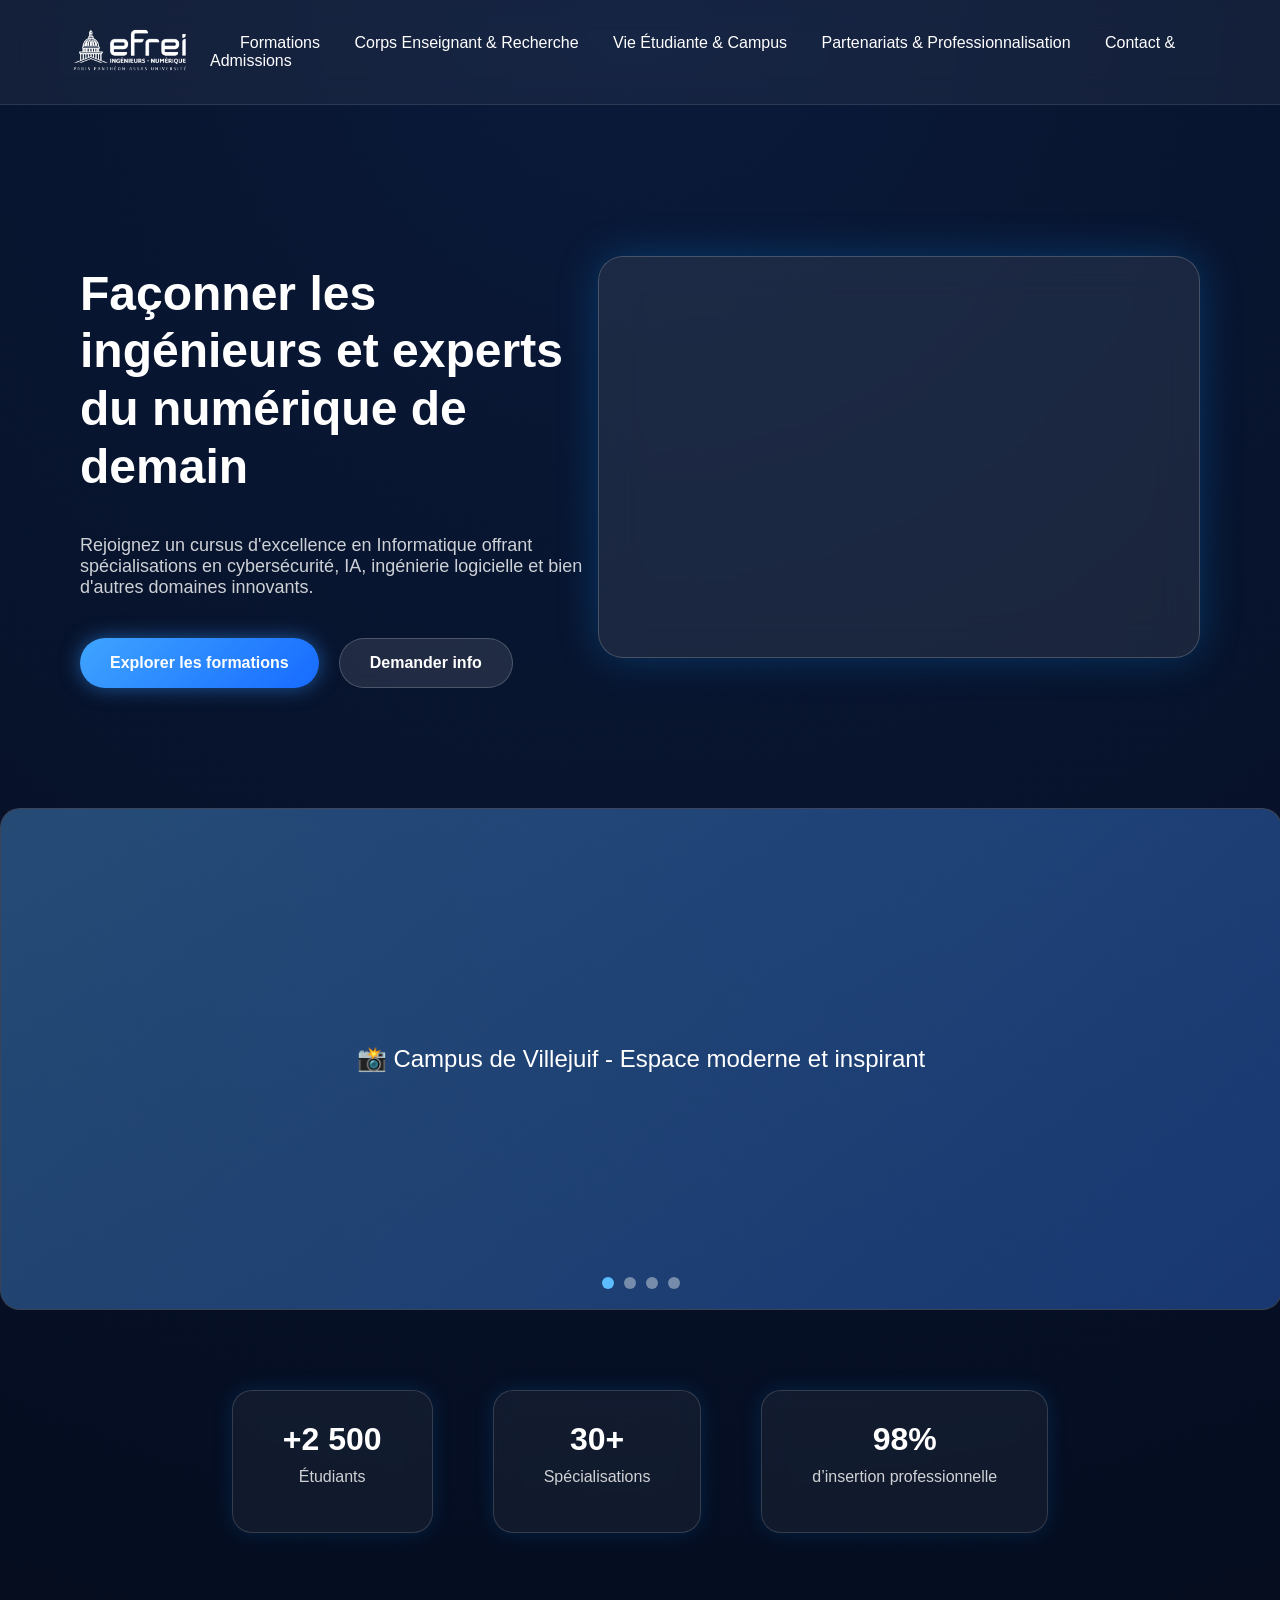
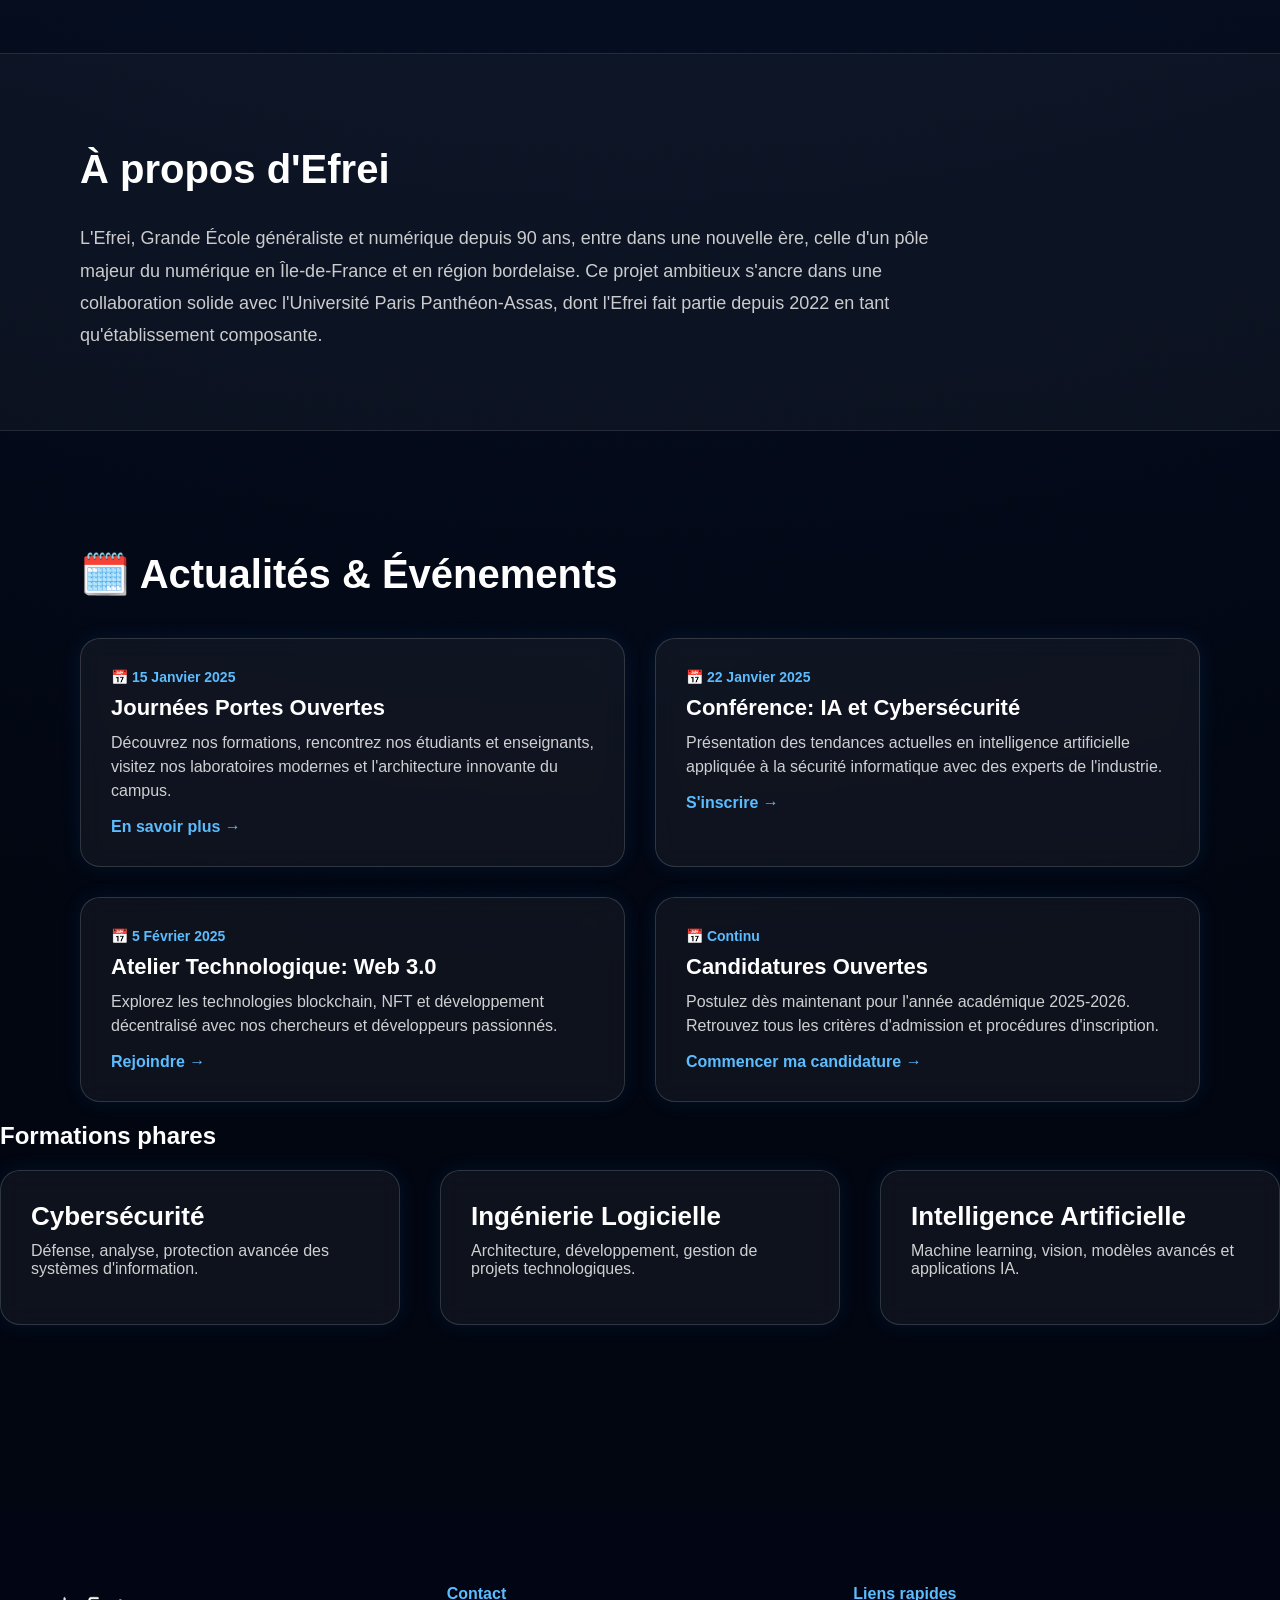
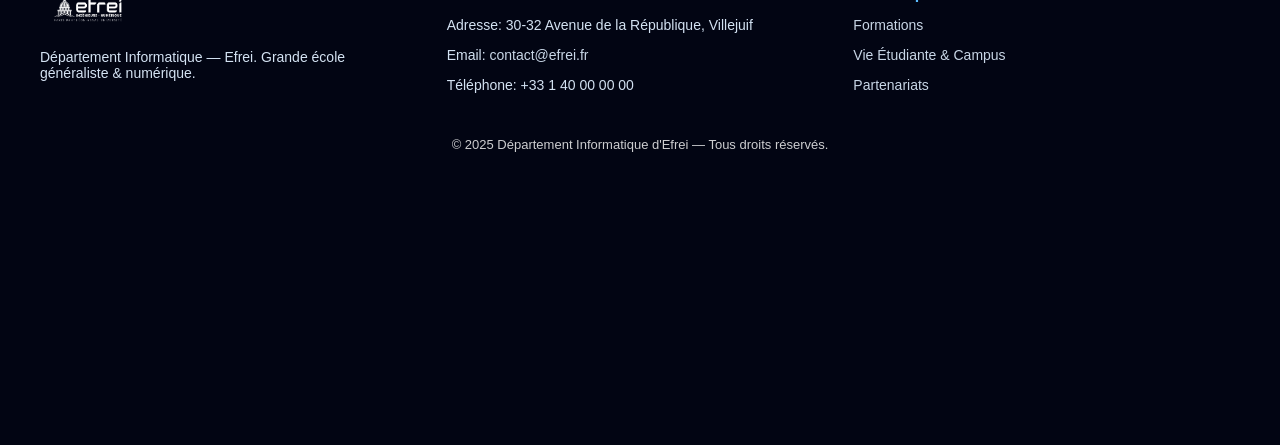
==== html/index.html @ 61d20747 "Première version des pages accueil et vie étudiante" ====
<!DOCTYPE html>
<html lang="fr">
<head>
  <meta charset="UTF-8" />
  <meta name="viewport" content="width=device-width, initial-scale=1.0" />
  <title>Département Informatique – Efrei</title>
  <style>
    body {
      margin: 0;
      font-family: 'Segoe UI', sans-serif;
      background: radial-gradient(circle at top, #0a1a3a, #020611 70%);
      color: white;
      overflow-x: hidden;
    }

    header {
      display: flex;
      justify-content: space-between;
      align-items: center;
      padding: 10px 50px;
      background: rgba(255, 255, 255, 0.05);
      backdrop-filter: blur(15px);
      border-bottom: 1px solid rgba(255, 255, 255, 0.1);
    }

    .logo-container {
      display: flex;
      align-items: center;
      gap: 20px;
    }

    .logo-container img {
      height: 80px;
      width: auto;
      filter: brightness(0) invert(1);
    }
    .logo-container a {
      display: inline-block;
    }

    header h1 {
      font-size: 28px;
      font-weight: 600;
      letter-spacing: 1px;
      margin: 0;
      display: flex;
      flex-direction: column;
      gap: 5px;
    }

    header .subtitle {
      font-size: 12px;
      opacity: 0.7;
      font-weight: 400;
      letter-spacing: 0.5px;
    }

    nav a {
      color: white;
      margin-left: 30px;
      text-decoration: none;
      font-weight: 500;
      transition: 0.3s;
    }

    nav a:hover {
      color: #5bbdff;
    }

    /* HERO */
    .hero {
      display: flex;
      justify-content: space-between;
      align-items: center;
      padding: 120px 80px;
    }

    .hero-text {
      max-width: 45%;
    }

    .hero-text h2 {
      font-size: 48px;
      line-height: 1.2;
      font-weight: 700;
    }

    .hero-text p {
      margin-top: 20px;
      font-size: 18px;
      opacity: 0.8;
    }

    .cta {
      margin-top: 40px;
      display: flex;
      gap: 20px;
    }

    .cta button {
      padding: 15px 30px;
      border-radius: 50px;
      cursor: pointer;
      font-size: 16px;
      border: none;
      transition: 0.3s;
      font-weight: 600;
    }

    .cta .primary {
      background: linear-gradient(135deg, #3fa4ff, #176bff);
      color: white;
      box-shadow: 0 0 20px rgba(50, 150, 255, 0.5);
    }

    .cta .primary:hover {
      transform: scale(1.05);
    }

    .cta .secondary {
      background: rgba(255, 255, 255, 0.1);
      backdrop-filter: blur(10px);
      color: white;
      border: 1px solid rgba(255, 255, 255, 0.2);
    }

    .hero-img {
      width: 600px;
      height: 400px;
      background: rgba(255, 255, 255, 0.08);
      border-radius: 25px;
      backdrop-filter: blur(20px);
      border: 1px solid rgba(255, 255, 255, 0.2);
      box-shadow: 0 0 40px rgba(0, 150, 255, 0.25);
    }

    /* STATS */
    .stats {
      margin-top: 80px;
      display: flex;
      justify-content: center;
      gap: 60px;
      text-align: center;
    }

    .stats div {
      padding: 30px 50px;
      background: rgba(255, 255, 255, 0.05);
      border-radius: 20px;
      border: 1px solid rgba(255, 255, 255, 0.15);
      backdrop-filter: blur(12px);
      box-shadow: 0 0 20px rgba(0, 150, 255, 0.15);
    }

    .stats div h3 {
      font-size: 32px;
      margin: 0;
    }

    .stats div p {
      opacity: 0.8;
      margin-top: 10px;
    }

    /* FORMATIONS */
    .formations {
      margin-top: 120px;
      padding: 0 80px;
    }

    .formations h2 {
      font-size: 40px;
      margin-bottom: 40px;
    }

    .cards {
      display: grid;
      grid-template-columns: repeat(3, 1fr);
      gap: 40px;
    }

    .card {
      background: rgba(255, 255, 255, 0.05);
      padding: 30px;
      border-radius: 20px;
      border: 1px solid rgba(255, 255, 255, 0.15);
      backdrop-filter: blur(12px);
      transition: 0.3s;
      box-shadow: 0 0 20px rgba(0, 150, 255, 0.1);
    }

    .card:hover {
      transform: translateY(-8px);
      box-shadow: 0 0 30px rgba(0, 150, 255, 0.25);
    }

    .card h3 {
      margin: 0;
      font-size: 26px;
    }

    .card p {
      opacity: 0.8;
      margin-top: 10px;
    }

    /* À PROPOS */
    .about {
      margin-top: 120px;
      padding: 60px 80px;
      background: rgba(255, 255, 255, 0.03);
      border-top: 1px solid rgba(255, 255, 255, 0.1);
      border-bottom: 1px solid rgba(255, 255, 255, 0.1);
    }

    .about h2 {
      font-size: 40px;
      margin-bottom: 30px;
      font-weight: 700;
    }

    .about p {
      font-size: 18px;
      line-height: 1.8;
      opacity: 0.9;
      max-width: 900px;
      color: #e0e0e0;
    }

    /* CARROUSEL */
    .carousel {
      position: relative;
      width: 100%;
      height: 500px;
      margin-bottom: 60px;
      background: rgba(255, 255, 255, 0.08);
      border-radius: 20px;
      overflow: hidden;
      border: 1px solid rgba(255, 255, 255, 0.15);
    }

    .carousel-slide {
      display: none;
      width: 100%;
      height: 100%;
      background: linear-gradient(135deg, rgba(63, 164, 255, 0.3), rgba(23, 107, 255, 0.3));
      justify-content: center;
      align-items: center;
      font-size: 24px;
      position: relative;
    }

    .carousel-slide.active {
      display: flex;
    }

    .carousel-nav {
      position: absolute;
      bottom: 20px;
      left: 50%;
      transform: translateX(-50%);
      display: flex;
      gap: 10px;
      z-index: 10;
    }

    .carousel-dot {
      width: 12px;
      height: 12px;
      border-radius: 50%;
      background: rgba(255, 255, 255, 0.4);
      cursor: pointer;
      transition: 0.3s;
    }

    .carousel-dot.active {
      background: #5bbdff;
    }

    /* ACTUALITÉS */
    .news {
      margin-top: 120px;
      padding: 0 80px;
    }

    .news h2 {
      font-size: 40px;
      margin-bottom: 40px;
    }

    .news-grid {
      display: grid;
      grid-template-columns: repeat(2, 1fr);
      gap: 30px;
    }

    .news-card {
      background: rgba(255, 255, 255, 0.05);
      padding: 30px;
      border-radius: 20px;
      border: 1px solid rgba(255, 255, 255, 0.15);
      backdrop-filter: blur(12px);
      transition: 0.3s;
      box-shadow: 0 0 20px rgba(0, 150, 255, 0.1);
    }

    .news-card:hover {
      transform: translateY(-8px);
      box-shadow: 0 0 30px rgba(0, 150, 255, 0.25);
    }

    .news-card .date {
      color: #5bbdff;
      font-weight: 600;
      font-size: 14px;
      margin-bottom: 10px;
    }

    .news-card h3 {
      font-size: 22px;
      margin: 0 0 10px 0;
    }

    .news-card p {
      opacity: 0.8;
      margin: 0 0 15px 0;
      line-height: 1.5;
    }

    .news-card a {
      color: #5bbdff;
      text-decoration: none;
      font-weight: 600;
      transition: 0.3s;
    }

    .news-card a:hover {
      color: #3fa4ff;
    }
    /* FOOTER */
    .site-footer {
      background-image: url('https://www.efrei.fr/wp-content/uploads/2025/08/dome.svg');
      background-repeat: no-repeat;
      background-size: contain;
      background-position: top center;
      min-height: 420px;
      padding: 80px 20px 40px 20px;
      color: white;
      margin-top: 60px;
      position: relative;
    }

    .site-footer::before {
      content: '';
      position: absolute;
      inset: 0;
      background: rgba(2,6,20,0.6);
      pointer-events: none;
    }

    .site-footer .footer-inner {
      position: relative;
      max-width: 1200px;
      margin: 0 auto;
      display: flex;
      justify-content: space-between;
      gap: 20px;
      flex-wrap: wrap;
      z-index: 1;
    }

    .site-footer .col {
      flex: 1 1 220px;
    }

    .site-footer h4 {
      margin: 0 0 12px 0;
      color: #5bbdff;
    }

    .site-footer p, .site-footer a {
      color: #dfeefe;
      opacity: 0.95;
      font-size: 14px;
      text-decoration: none;
    }

    .site-footer .footer-bottom {
      margin-top: 30px;
      text-align: center;
      font-size: 13px;
      opacity: 0.8;
      z-index: 1;
    }
  </style>
</head>

<body>
  <header>
    <div class="logo-container">
      <a href="index.html" aria-label="Accueil">
        <img src="../img/Logo-Generique-1-251113123328.png" alt="Logo Efrei">
      </a>
    </div>
    <nav>
      <a href="#formations">Formations</a>
      <a href="#enseignants">Corps Enseignant & Recherche</a>
      <a href="vie-etudiante.html">Vie Étudiante & Campus</a>
      <a href="vie-etudiante.html#partnerships">Partenariats & Professionnalisation</a>
      <a href="#contact">Contact & Admissions</a>
    </nav>
  </header>

  <section class="hero">
    <div class="hero-text">
      <h2>Façonner les ingénieurs et experts<br>du numérique de demain</h2>
      <p>Rejoignez un cursus d'excellence en Informatique offrant spécialisations en cybersécurité, IA, ingénierie logicielle et bien d'autres domaines innovants.</p>

      <div class="cta">
        <button class="primary">Explorer les formations</button>
        <button class="secondary">Demander info</button>
      </div>
    </div>

    <div class="hero-img"></div>
  </section>

  <!-- CARROUSEL -->
  <div class="carousel">
    <div class="carousel-slide active">📸 Campus de Villejuif - Espace moderne et inspirant</div>
    <div class="carousel-slide">🔬 Laboratoires informatiques équipés des dernières technologies</div>
    <div class="carousel-slide">👥 Étudiants en action - Projets et collaborations</div>
    <div class="carousel-slide">🏆 Événements et conférences technologiques</div>
    <div class="carousel-nav">
      <span class="carousel-dot active" onclick="currentSlide(0)"></span>
      <span class="carousel-dot" onclick="currentSlide(1)"></span>
      <span class="carousel-dot" onclick="currentSlide(2)"></span>
      <span class="carousel-dot" onclick="currentSlide(3)"></span>
    </div>
  </div>

  <section class="stats">
    <div>
      <h3>+2 500</h3>
      <p>Étudiants</p>
    </div>
    <div>
      <h3>30+</h3>
      <p>Spécialisations</p>
    </div>
    <div>
      <h3>98%</h3>
      <p>d’insertion professionnelle</p>
    </div>
  </section>

  <section class="about">
    <h2>À propos d'Efrei</h2>
    <p>L'Efrei, Grande École généraliste et numérique depuis 90 ans, entre dans une nouvelle ère, celle d'un pôle majeur du numérique en Île-de-France et en région bordelaise. Ce projet ambitieux s'ancre dans une collaboration solide avec l'Université Paris Panthéon-Assas, dont l'Efrei fait partie depuis 2022 en tant qu'établissement composante.</p>
  </section>

  <!-- ACTUALITÉS ET ÉVÉNEMENTS -->
  <section class="news">
    <h2>🗓️ Actualités & Événements</h2>
    <div class="news-grid">
      <div class="news-card">
        <div class="date">📅 15 Janvier 2025</div>
        <h3>Journées Portes Ouvertes</h3>
        <p>Découvrez nos formations, rencontrez nos étudiants et enseignants, visitez nos laboratoires modernes et l'architecture innovante du campus.</p>
        <a href="#">En savoir plus →</a>
      </div>
      <div class="news-card">
        <div class="date">📅 22 Janvier 2025</div>
        <h3>Conférence: IA et Cybersécurité</h3>
        <p>Présentation des tendances actuelles en intelligence artificielle appliquée à la sécurité informatique avec des experts de l'industrie.</p>
        <a href="#">S'inscrire →</a>
      </div>
      <div class="news-card">
        <div class="date">📅 5 Février 2025</div>
        <h3>Atelier Technologique: Web 3.0</h3>
        <p>Explorez les technologies blockchain, NFT et développement décentralisé avec nos chercheurs et développeurs passionnés.</p>
        <a href="#">Rejoindre →</a>
      </div>
      <div class="news-card">
        <div class="date">📅 Continu</div>
        <h3>Candidatures Ouvertes</h3>
        <p>Postulez dès maintenant pour l'année académique 2025-2026. Retrouvez tous les critères d'admission et procédures d'inscription.</p>
        <a href="#">Commencer ma candidature →</a>
      </div>
    </div>
  </section>
    <h2 id="formations">Formations phares</h2>
    <div class="cards">
      <div class="card">
        <h3>Cybersécurité</h3>
        <p>Défense, analyse, protection avancée des systèmes d'information.</p>
      </div>
      <div class="card">
        <h3>Ingénierie Logicielle</h3>
        <p>Architecture, développement, gestion de projets technologiques.</p>
      </div>
      <div class="card">
        <h3>Intelligence Artificielle</h3>
        <p>Machine learning, vision, modèles avancés et applications IA.</p>
      </div>
    </div>
  </section>

  <div id="contact" style="padding:40px 0 80px;"></div>

  <footer class="site-footer" role="contentinfo">
    <div class="footer-inner">
      <div class="col">
        <img src="../img/Logo-Generique-1-251113123328.png" alt="Logo Efrei" style="height:48px;filter:brightness(0) invert(1);">
        <p style="margin-top:12px;max-width:320px;">Département Informatique — Efrei. Grande école généraliste & numérique.</p>
      </div>
      <div class="col">
        <h4>Contact</h4>
        <p>Adresse: 30-32 Avenue de la République, Villejuif</p>
        <p>Email: <a href="mailto:contact@efrei.fr">contact@efrei.fr</a></p>
        <p>Téléphone: +33 1 40 00 00 00</p>
      </div>
      <div class="col">
        <h4>Liens rapides</h4>
        <p><a href="#formations">Formations</a></p>
        <p><a href="vie-etudiante.html">Vie Étudiante & Campus</a></p>
        <p><a href="vie-etudiante.html#partnerships">Partenariats</a></p>
      </div>
    </div>
    <div class="footer-bottom">&copy; 2025 Département Informatique d'Efrei — Tous droits réservés.</div>
  </footer>

  <script>
    let currentSlideIndex = 0;
    
    function currentSlide(n) {
      const slides = document.querySelectorAll('.carousel-slide');
      const dots = document.querySelectorAll('.carousel-dot');
      
      slides.forEach(slide => slide.classList.remove('active'));
      dots.forEach(dot => dot.classList.remove('active'));
      
      slides[n].classList.add('active');
      dots[n].classList.add('active');
      currentSlideIndex = n;
    }
    
    // Auto-rotation du carrousel
    setInterval(() => {
      const slides = document.querySelectorAll('.carousel-slide');
      currentSlideIndex = (currentSlideIndex + 1) % slides.length;
      currentSlide(currentSlideIndex);
    }, 5000);
  </script>
</body>
</html>
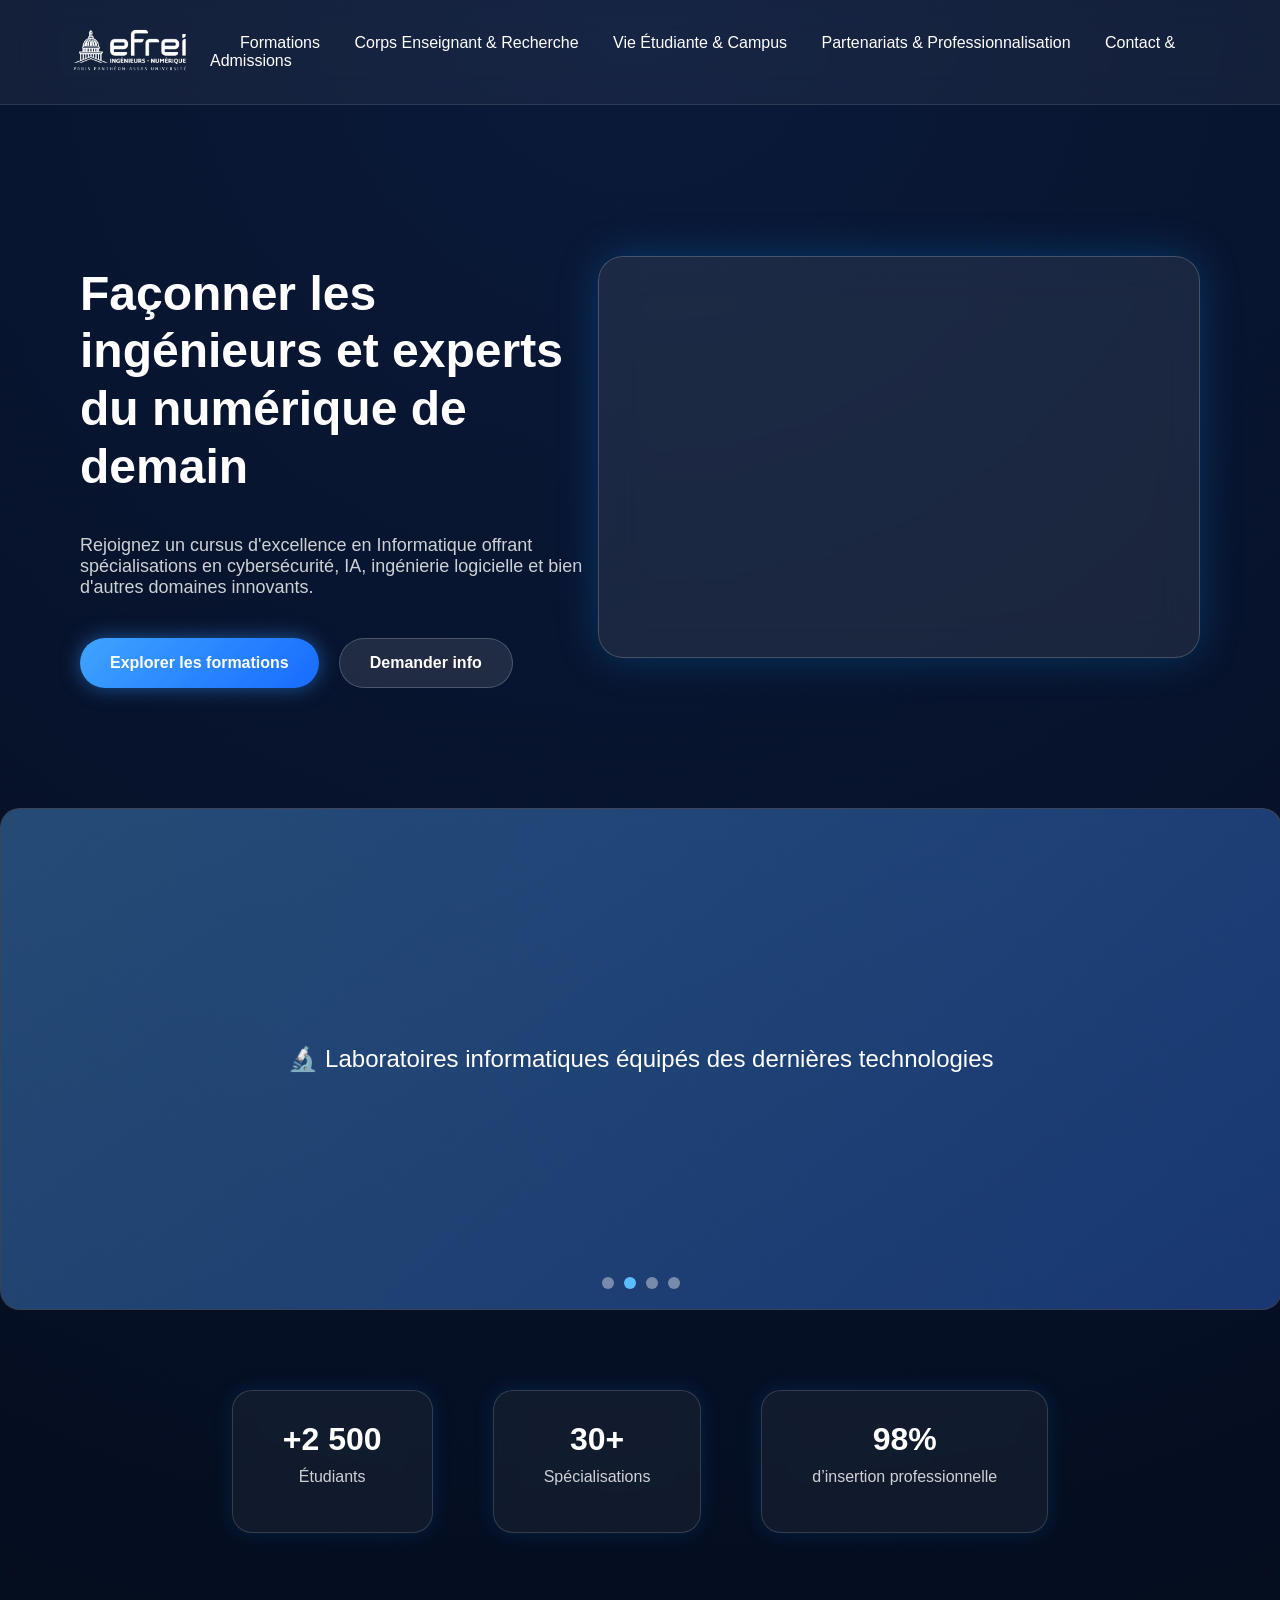
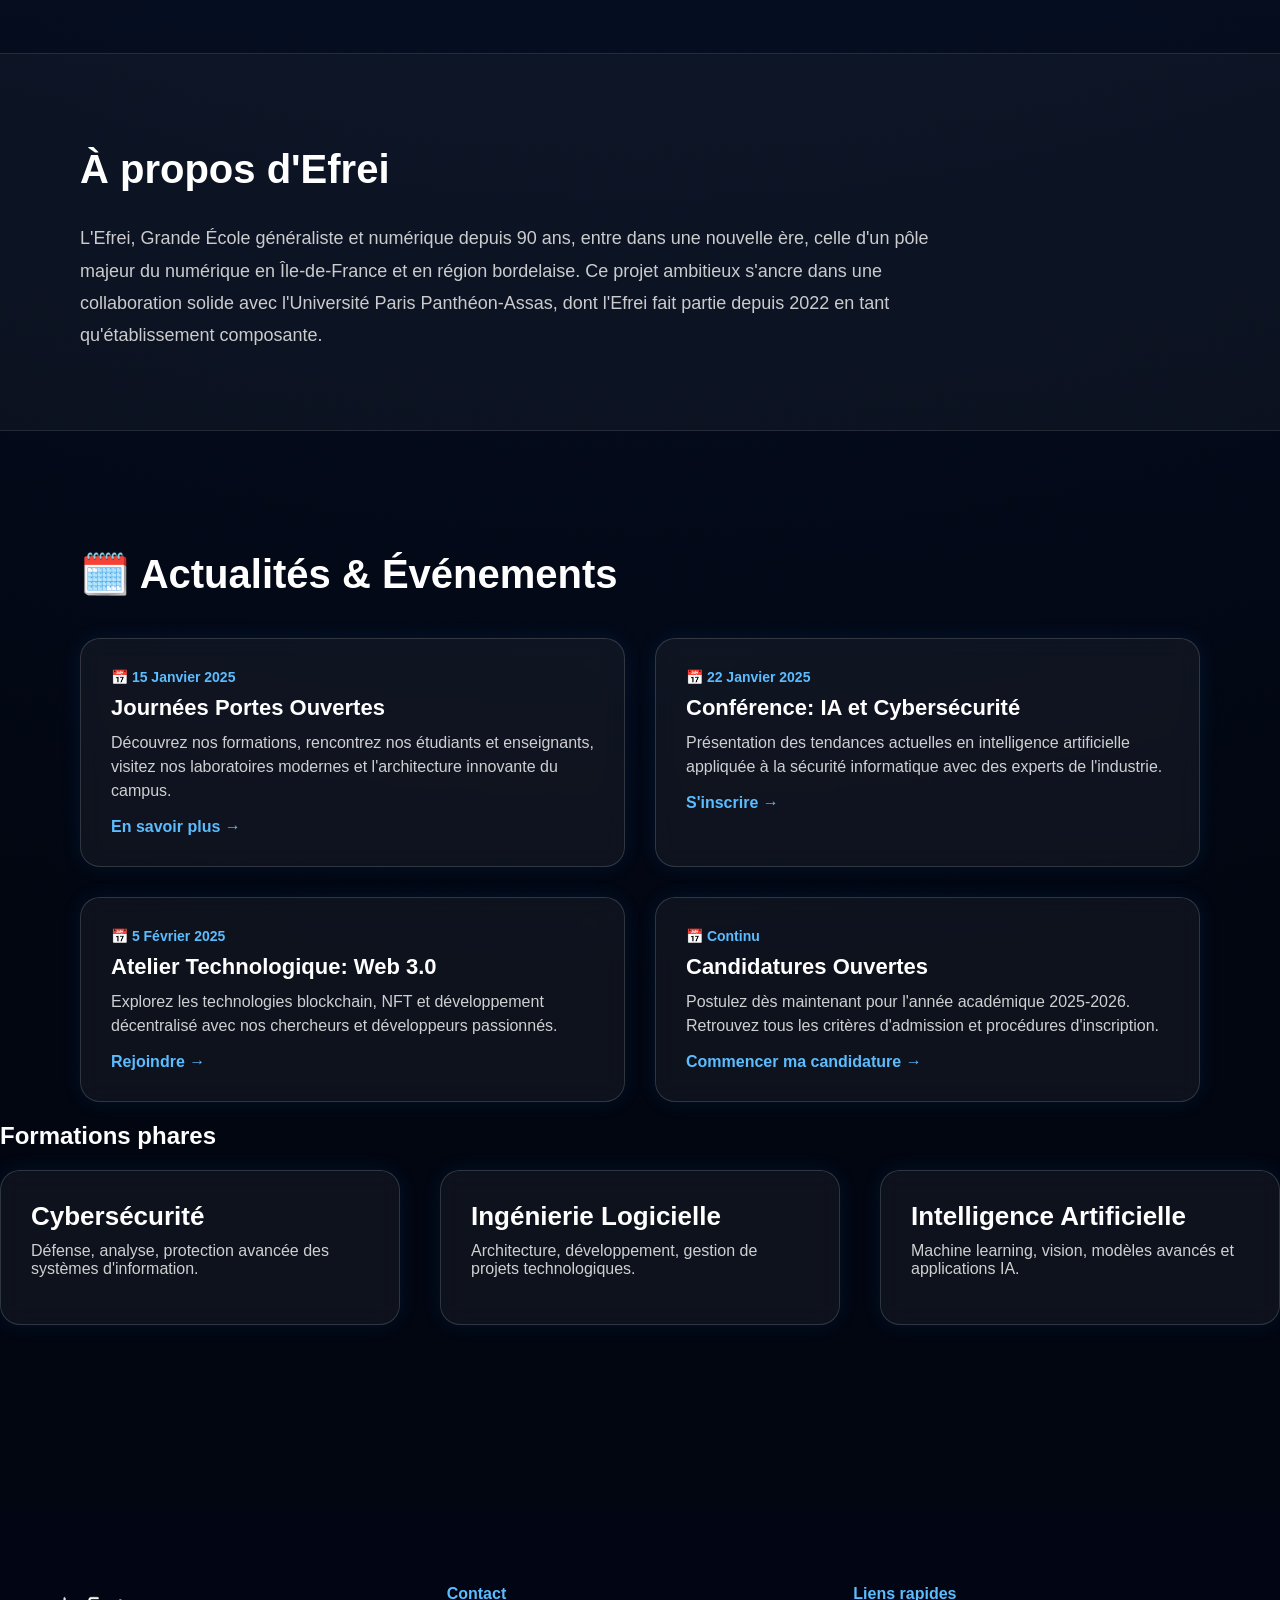
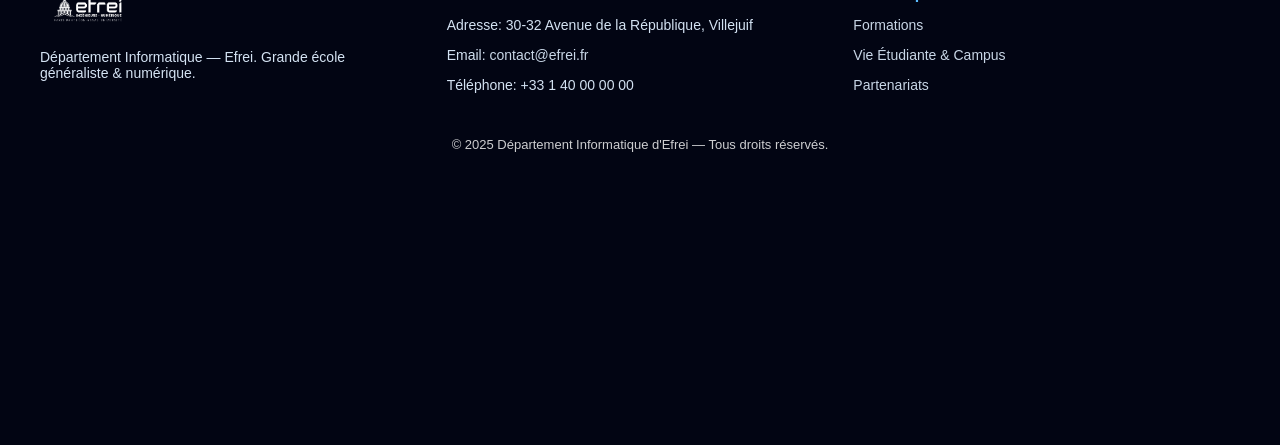
==== commit 9eb03de1: "nettoyage de la structure et placements des fichiers dans les bons dossiers" ====
--- a/html/index.html
+++ b/html/index.html
@@ -3,398 +3,10 @@
 <head>
   <meta charset="UTF-8" />
   <meta name="viewport" content="width=device-width, initial-scale=1.0" />
-  <title>Département Informatique – Efrei</title>
-  <style>
-    body {
-      margin: 0;
-      font-family: 'Segoe UI', sans-serif;
-      background: radial-gradient(circle at top, #0a1a3a, #020611 70%);
-      color: white;
-      overflow-x: hidden;
-    }
-
-    header {
-      display: flex;
-      justify-content: space-between;
-      align-items: center;
-      padding: 10px 50px;
-      background: rgba(255, 255, 255, 0.05);
-      backdrop-filter: blur(15px);
-      border-bottom: 1px solid rgba(255, 255, 255, 0.1);
-    }
-
-    .logo-container {
-      display: flex;
-      align-items: center;
-      gap: 20px;
-    }
-
-    .logo-container img {
-      height: 80px;
-      width: auto;
-      filter: brightness(0) invert(1);
-    }
-    .logo-container a {
-      display: inline-block;
-    }
-
-    header h1 {
-      font-size: 28px;
-      font-weight: 600;
-      letter-spacing: 1px;
-      margin: 0;
-      display: flex;
-      flex-direction: column;
-      gap: 5px;
-    }
-
-    header .subtitle {
-      font-size: 12px;
-      opacity: 0.7;
-      font-weight: 400;
-      letter-spacing: 0.5px;
-    }
-
-    nav a {
-      color: white;
-      margin-left: 30px;
-      text-decoration: none;
-      font-weight: 500;
-      transition: 0.3s;
-    }
-
-    nav a:hover {
-      color: #5bbdff;
-    }
-
-    /* HERO */
-    .hero {
-      display: flex;
-      justify-content: space-between;
-      align-items: center;
-      padding: 120px 80px;
-    }
-
-    .hero-text {
-      max-width: 45%;
-    }
-
-    .hero-text h2 {
-      font-size: 48px;
-      line-height: 1.2;
-      font-weight: 700;
-    }
-
-    .hero-text p {
-      margin-top: 20px;
-      font-size: 18px;
-      opacity: 0.8;
-    }
-
-    .cta {
-      margin-top: 40px;
-      display: flex;
-      gap: 20px;
-    }
-
-    .cta button {
-      padding: 15px 30px;
-      border-radius: 50px;
-      cursor: pointer;
-      font-size: 16px;
-      border: none;
-      transition: 0.3s;
-      font-weight: 600;
-    }
-
-    .cta .primary {
-      background: linear-gradient(135deg, #3fa4ff, #176bff);
-      color: white;
-      box-shadow: 0 0 20px rgba(50, 150, 255, 0.5);
-    }
-
-    .cta .primary:hover {
-      transform: scale(1.05);
-    }
-
-    .cta .secondary {
-      background: rgba(255, 255, 255, 0.1);
-      backdrop-filter: blur(10px);
-      color: white;
-      border: 1px solid rgba(255, 255, 255, 0.2);
-    }
-
-    .hero-img {
-      width: 600px;
-      height: 400px;
-      background: rgba(255, 255, 255, 0.08);
-      border-radius: 25px;
-      backdrop-filter: blur(20px);
-      border: 1px solid rgba(255, 255, 255, 0.2);
-      box-shadow: 0 0 40px rgba(0, 150, 255, 0.25);
-    }
-
-    /* STATS */
-    .stats {
-      margin-top: 80px;
-      display: flex;
-      justify-content: center;
-      gap: 60px;
-      text-align: center;
-    }
-
-    .stats div {
-      padding: 30px 50px;
-      background: rgba(255, 255, 255, 0.05);
-      border-radius: 20px;
-      border: 1px solid rgba(255, 255, 255, 0.15);
-      backdrop-filter: blur(12px);
-      box-shadow: 0 0 20px rgba(0, 150, 255, 0.15);
-    }
-
-    .stats div h3 {
-      font-size: 32px;
-      margin: 0;
-    }
-
-    .stats div p {
-      opacity: 0.8;
-      margin-top: 10px;
-    }
-
-    /* FORMATIONS */
-    .formations {
-      margin-top: 120px;
-      padding: 0 80px;
-    }
-
-    .formations h2 {
-      font-size: 40px;
-      margin-bottom: 40px;
-    }
-
-    .cards {
-      display: grid;
-      grid-template-columns: repeat(3, 1fr);
-      gap: 40px;
-    }
-
-    .card {
-      background: rgba(255, 255, 255, 0.05);
-      padding: 30px;
-      border-radius: 20px;
-      border: 1px solid rgba(255, 255, 255, 0.15);
-      backdrop-filter: blur(12px);
-      transition: 0.3s;
-      box-shadow: 0 0 20px rgba(0, 150, 255, 0.1);
-    }
-
-    .card:hover {
-      transform: translateY(-8px);
-      box-shadow: 0 0 30px rgba(0, 150, 255, 0.25);
-    }
-
-    .card h3 {
-      margin: 0;
-      font-size: 26px;
-    }
-
-    .card p {
-      opacity: 0.8;
-      margin-top: 10px;
-    }
-
-    /* À PROPOS */
-    .about {
-      margin-top: 120px;
-      padding: 60px 80px;
-      background: rgba(255, 255, 255, 0.03);
-      border-top: 1px solid rgba(255, 255, 255, 0.1);
-      border-bottom: 1px solid rgba(255, 255, 255, 0.1);
-    }
-
-    .about h2 {
-      font-size: 40px;
-      margin-bottom: 30px;
-      font-weight: 700;
-    }
-
-    .about p {
-      font-size: 18px;
-      line-height: 1.8;
-      opacity: 0.9;
-      max-width: 900px;
-      color: #e0e0e0;
-    }
-
-    /* CARROUSEL */
-    .carousel {
-      position: relative;
-      width: 100%;
-      height: 500px;
-      margin-bottom: 60px;
-      background: rgba(255, 255, 255, 0.08);
-      border-radius: 20px;
-      overflow: hidden;
-      border: 1px solid rgba(255, 255, 255, 0.15);
-    }
-
-    .carousel-slide {
-      display: none;
-      width: 100%;
-      height: 100%;
-      background: linear-gradient(135deg, rgba(63, 164, 255, 0.3), rgba(23, 107, 255, 0.3));
-      justify-content: center;
-      align-items: center;
-      font-size: 24px;
-      position: relative;
-    }
-
-    .carousel-slide.active {
-      display: flex;
-    }
-
-    .carousel-nav {
-      position: absolute;
-      bottom: 20px;
-      left: 50%;
-      transform: translateX(-50%);
-      display: flex;
-      gap: 10px;
-      z-index: 10;
-    }
-
-    .carousel-dot {
-      width: 12px;
-      height: 12px;
-      border-radius: 50%;
-      background: rgba(255, 255, 255, 0.4);
-      cursor: pointer;
-      transition: 0.3s;
-    }
-
-    .carousel-dot.active {
-      background: #5bbdff;
-    }
-
-    /* ACTUALITÉS */
-    .news {
-      margin-top: 120px;
-      padding: 0 80px;
-    }
-
-    .news h2 {
-      font-size: 40px;
-      margin-bottom: 40px;
-    }
-
-    .news-grid {
-      display: grid;
-      grid-template-columns: repeat(2, 1fr);
-      gap: 30px;
-    }
-
-    .news-card {
-      background: rgba(255, 255, 255, 0.05);
-      padding: 30px;
-      border-radius: 20px;
-      border: 1px solid rgba(255, 255, 255, 0.15);
-      backdrop-filter: blur(12px);
-      transition: 0.3s;
-      box-shadow: 0 0 20px rgba(0, 150, 255, 0.1);
-    }
-
-    .news-card:hover {
-      transform: translateY(-8px);
-      box-shadow: 0 0 30px rgba(0, 150, 255, 0.25);
-    }
-
-    .news-card .date {
-      color: #5bbdff;
-      font-weight: 600;
-      font-size: 14px;
-      margin-bottom: 10px;
-    }
-
-    .news-card h3 {
-      font-size: 22px;
-      margin: 0 0 10px 0;
-    }
-
-    .news-card p {
-      opacity: 0.8;
-      margin: 0 0 15px 0;
-      line-height: 1.5;
-    }
-
-    .news-card a {
-      color: #5bbdff;
-      text-decoration: none;
-      font-weight: 600;
-      transition: 0.3s;
-    }
-
-    .news-card a:hover {
-      color: #3fa4ff;
-    }
-    /* FOOTER */
-    .site-footer {
-      background-image: url('https://www.efrei.fr/wp-content/uploads/2025/08/dome.svg');
-      background-repeat: no-repeat;
-      background-size: contain;
-      background-position: top center;
-      min-height: 420px;
-      padding: 80px 20px 40px 20px;
-      color: white;
-      margin-top: 60px;
-      position: relative;
-    }
-
-    .site-footer::before {
-      content: '';
-      position: absolute;
-      inset: 0;
-      background: rgba(2,6,20,0.6);
-      pointer-events: none;
-    }
-
-    .site-footer .footer-inner {
-      position: relative;
-      max-width: 1200px;
-      margin: 0 auto;
-      display: flex;
-      justify-content: space-between;
-      gap: 20px;
-      flex-wrap: wrap;
-      z-index: 1;
-    }
-
-    .site-footer .col {
-      flex: 1 1 220px;
-    }
-
-    .site-footer h4 {
-      margin: 0 0 12px 0;
-      color: #5bbdff;
-    }
-
-    .site-footer p, .site-footer a {
-      color: #dfeefe;
-      opacity: 0.95;
-      font-size: 14px;
-      text-decoration: none;
-    }
-
-    .site-footer .footer-bottom {
-      margin-top: 30px;
-      text-align: center;
-      font-size: 13px;
-      opacity: 0.8;
-      z-index: 1;
-    }
-  </style>
+  <title>  Efrei – Département Informatique </title>
+  <link rel="stylesheet" href="../css/index.css" />
+  <!-- <script src="index.js"></script> -->
 </head>
-
 <body>
   <header>
     <div class="logo-container">
@@ -550,7 +162,7 @@
       const slides = document.querySelectorAll('.carousel-slide');
       currentSlideIndex = (currentSlideIndex + 1) % slides.length;
       currentSlide(currentSlideIndex);
-    }, 5000);
+    }, 1000);
   </script>
 </body>
 </html>
--- a/css/index.css
+++ b/css/index.css
@@ -0,0 +1,388 @@
+
+    body {
+      margin: 0;
+      font-family: 'Segoe UI', sans-serif;
+      background: radial-gradient(circle at top, #0a1a3a, #020611 70%);
+      color: white;
+      overflow-x: hidden;
+    }
+
+    header {
+      display: flex;
+      justify-content: space-between;
+      align-items: center;
+      padding: 10px 50px;
+      background: rgba(255, 255, 255, 0.05);
+      backdrop-filter: blur(15px);
+      border-bottom: 1px solid rgba(255, 255, 255, 0.1);
+    }
+
+    .logo-container {
+      display: flex;
+      align-items: center;
+      gap: 20px;
+    }
+
+    .logo-container img {
+      height: 80px;
+      width: auto;
+      filter: brightness(0) invert(1);
+    }
+    .logo-container a {
+      display: inline-block;
+    }
+
+    header h1 {
+      font-size: 28px;
+      font-weight: 600;
+      letter-spacing: 1px;
+      margin: 0;
+      display: flex;
+      flex-direction: column;
+      gap: 5px;
+    }
+
+    header .subtitle {
+      font-size: 12px;
+      opacity: 0.7;
+      font-weight: 400;
+      letter-spacing: 0.5px;
+    }
+
+    nav a {
+      color: white;
+      margin-left: 30px;
+      text-decoration: none;
+      font-weight: 500;
+      transition: 0.3s;
+    }
+
+    nav a:hover {
+      color: #5bbdff;
+    }
+
+    /* HERO */
+    .hero {
+      display: flex;
+      justify-content: space-between;
+      align-items: center;
+      padding: 120px 80px;
+    }
+
+    .hero-text {
+      max-width: 45%;
+    }
+
+    .hero-text h2 {
+      font-size: 48px;
+      line-height: 1.2;
+      font-weight: 700;
+    }
+
+    .hero-text p {
+      margin-top: 20px;
+      font-size: 18px;
+      opacity: 0.8;
+    }
+
+    .cta {
+      margin-top: 40px;
+      display: flex;
+      gap: 20px;
+    }
+
+    .cta button {
+      padding: 15px 30px;
+      border-radius: 50px;
+      cursor: pointer;
+      font-size: 16px;
+      border: none;
+      transition: 0.3s;
+      font-weight: 600;
+    }
+
+    .cta .primary {
+      background: linear-gradient(135deg, #3fa4ff, #176bff);
+      color: white;
+      box-shadow: 0 0 20px rgba(50, 150, 255, 0.5);
+    }
+
+    .cta .primary:hover {
+      transform: scale(1.05);
+    }
+
+    .cta .secondary {
+      background: rgba(255, 255, 255, 0.1);
+      backdrop-filter: blur(10px);
+      color: white;
+      border: 1px solid rgba(255, 255, 255, 0.2);
+    }
+
+    .hero-img {
+      width: 600px;
+      height: 400px;
+      background: rgba(255, 255, 255, 0.08);
+      border-radius: 25px;
+      backdrop-filter: blur(20px);
+      border: 1px solid rgba(255, 255, 255, 0.2);
+      box-shadow: 0 0 40px rgba(0, 150, 255, 0.25);
+    }
+
+    /* STATS */
+    .stats {
+      margin-top: 80px;
+      display: flex;
+      justify-content: center;
+      gap: 60px;
+      text-align: center;
+    }
+
+    .stats div {
+      padding: 30px 50px;
+      background: rgba(255, 255, 255, 0.05);
+      border-radius: 20px;
+      border: 1px solid rgba(255, 255, 255, 0.15);
+      backdrop-filter: blur(12px);
+      box-shadow: 0 0 20px rgba(0, 150, 255, 0.15);
+    }
+
+    .stats div h3 {
+      font-size: 32px;
+      margin: 0;
+    }
+
+    .stats div p {
+      opacity: 0.8;
+      margin-top: 10px;
+    }
+
+    /* FORMATIONS */
+    .formations {
+      margin-top: 120px;
+      padding: 0 80px;
+    }
+
+    .formations h2 {
+      font-size: 40px;
+      margin-bottom: 40px;
+    }
+
+    .cards {
+      display: grid;
+      grid-template-columns: repeat(3, 1fr);
+      gap: 40px;
+    }
+
+    .card {
+      background: rgba(255, 255, 255, 0.05);
+      padding: 30px;
+      border-radius: 20px;
+      border: 1px solid rgba(255, 255, 255, 0.15);
+      backdrop-filter: blur(12px);
+      transition: 0.3s;
+      box-shadow: 0 0 20px rgba(0, 150, 255, 0.1);
+    }
+
+    .card:hover {
+      transform: translateY(-8px);
+      box-shadow: 0 0 30px rgba(0, 150, 255, 0.25);
+    }
+
+    .card h3 {
+      margin: 0;
+      font-size: 26px;
+    }
+
+    .card p {
+      opacity: 0.8;
+      margin-top: 10px;
+    }
+
+    /* À PROPOS */
+    .about {
+      margin-top: 120px;
+      padding: 60px 80px;
+      background: rgba(255, 255, 255, 0.03);
+      border-top: 1px solid rgba(255, 255, 255, 0.1);
+      border-bottom: 1px solid rgba(255, 255, 255, 0.1);
+    }
+
+    .about h2 {
+      font-size: 40px;
+      margin-bottom: 30px;
+      font-weight: 700;
+    }
+
+    .about p {
+      font-size: 18px;
+      line-height: 1.8;
+      opacity: 0.9;
+      max-width: 900px;
+      color: #e0e0e0;
+    }
+
+    /* CARROUSEL */
+    .carousel {
+      position: relative;
+      width: 100%;
+      height: 500px;
+      margin-bottom: 60px;
+      background: rgba(255, 255, 255, 0.08);
+      border-radius: 20px;
+      overflow: hidden;
+      border: 1px solid rgba(255, 255, 255, 0.15);
+    }
+
+    .carousel-slide {
+      display: none;
+      width: 100%;
+      height: 100%;
+      background: linear-gradient(135deg, rgba(63, 164, 255, 0.3), rgba(23, 107, 255, 0.3));
+      justify-content: center;
+      align-items: center;
+      font-size: 24px;
+      position: relative;
+    }
+
+    .carousel-slide.active {
+      display: flex;
+    }
+
+    .carousel-nav {
+      position: absolute;
+      bottom: 20px;
+      left: 50%;
+      transform: translateX(-50%);
+      display: flex;
+      gap: 10px;
+      z-index: 10;
+    }
+
+    .carousel-dot {
+      width: 12px;
+      height: 12px;
+      border-radius: 50%;
+      background: rgba(255, 255, 255, 0.4);
+      cursor: pointer;
+      transition: 0.3s;
+    }
+
+    .carousel-dot.active {
+      background: #5bbdff;
+    }
+
+    /* ACTUALITÉS */
+    .news {
+      margin-top: 120px;
+      padding: 0 80px;
+    }
+
+    .news h2 {
+      font-size: 40px;
+      margin-bottom: 40px;
+    }
+
+    .news-grid {
+      display: grid;
+      grid-template-columns: repeat(2, 1fr);
+      gap: 30px;
+    }
+
+    .news-card {
+      background: rgba(255, 255, 255, 0.05);
+      padding: 30px;
+      border-radius: 20px;
+      border: 1px solid rgba(255, 255, 255, 0.15);
+      backdrop-filter: blur(12px);
+      transition: 0.3s;
+      box-shadow: 0 0 20px rgba(0, 150, 255, 0.1);
+    }
+
+    .news-card:hover {
+      transform: translateY(-8px);
+      box-shadow: 0 0 30px rgba(0, 150, 255, 0.25);
+    }
+
+    .news-card .date {
+      color: #5bbdff;
+      font-weight: 600;
+      font-size: 14px;
+      margin-bottom: 10px;
+    }
+
+    .news-card h3 {
+      font-size: 22px;
+      margin: 0 0 10px 0;
+    }
+
+    .news-card p {
+      opacity: 0.8;
+      margin: 0 0 15px 0;
+      line-height: 1.5;
+    }
+
+    .news-card a {
+      color: #5bbdff;
+      text-decoration: none;
+      font-weight: 600;
+      transition: 0.3s;
+    }
+
+    .news-card a:hover {
+      color: #3fa4ff;
+    }
+    /* FOOTER */
+    .site-footer {
+      background-image: url('https://www.efrei.fr/wp-content/uploads/2025/08/dome.svg');
+      background-repeat: no-repeat;
+      background-size: contain;
+      background-position: top center;
+      min-height: 420px;
+      padding: 80px 20px 40px 20px;
+      color: white;
+      margin-top: 60px;
+      position: relative;
+    }
+
+    .site-footer::before {
+      content: '';
+      position: absolute;
+      inset: 0;
+      background: rgba(2,6,20,0.6);
+      pointer-events: none;
+    }
+
+    .site-footer .footer-inner {
+      position: relative;
+      max-width: 1200px;
+      margin: 0 auto;
+      display: flex;
+      justify-content: space-between;
+      gap: 20px;
+      flex-wrap: wrap;
+      z-index: 1;
+    }
+
+    .site-footer .col {
+      flex: 1 1 220px;
+    }
+
+    .site-footer h4 {
+      margin: 0 0 12px 0;
+      color: #5bbdff;
+    }
+
+    .site-footer p, .site-footer a {
+      color: #dfeefe;
+      opacity: 0.95;
+      font-size: 14px;
+      text-decoration: none;
+    }
+
+    .site-footer .footer-bottom {
+      margin-top: 30px;
+      text-align: center;
+      font-size: 13px;
+      opacity: 0.8;
+      z-index: 1;
+    }
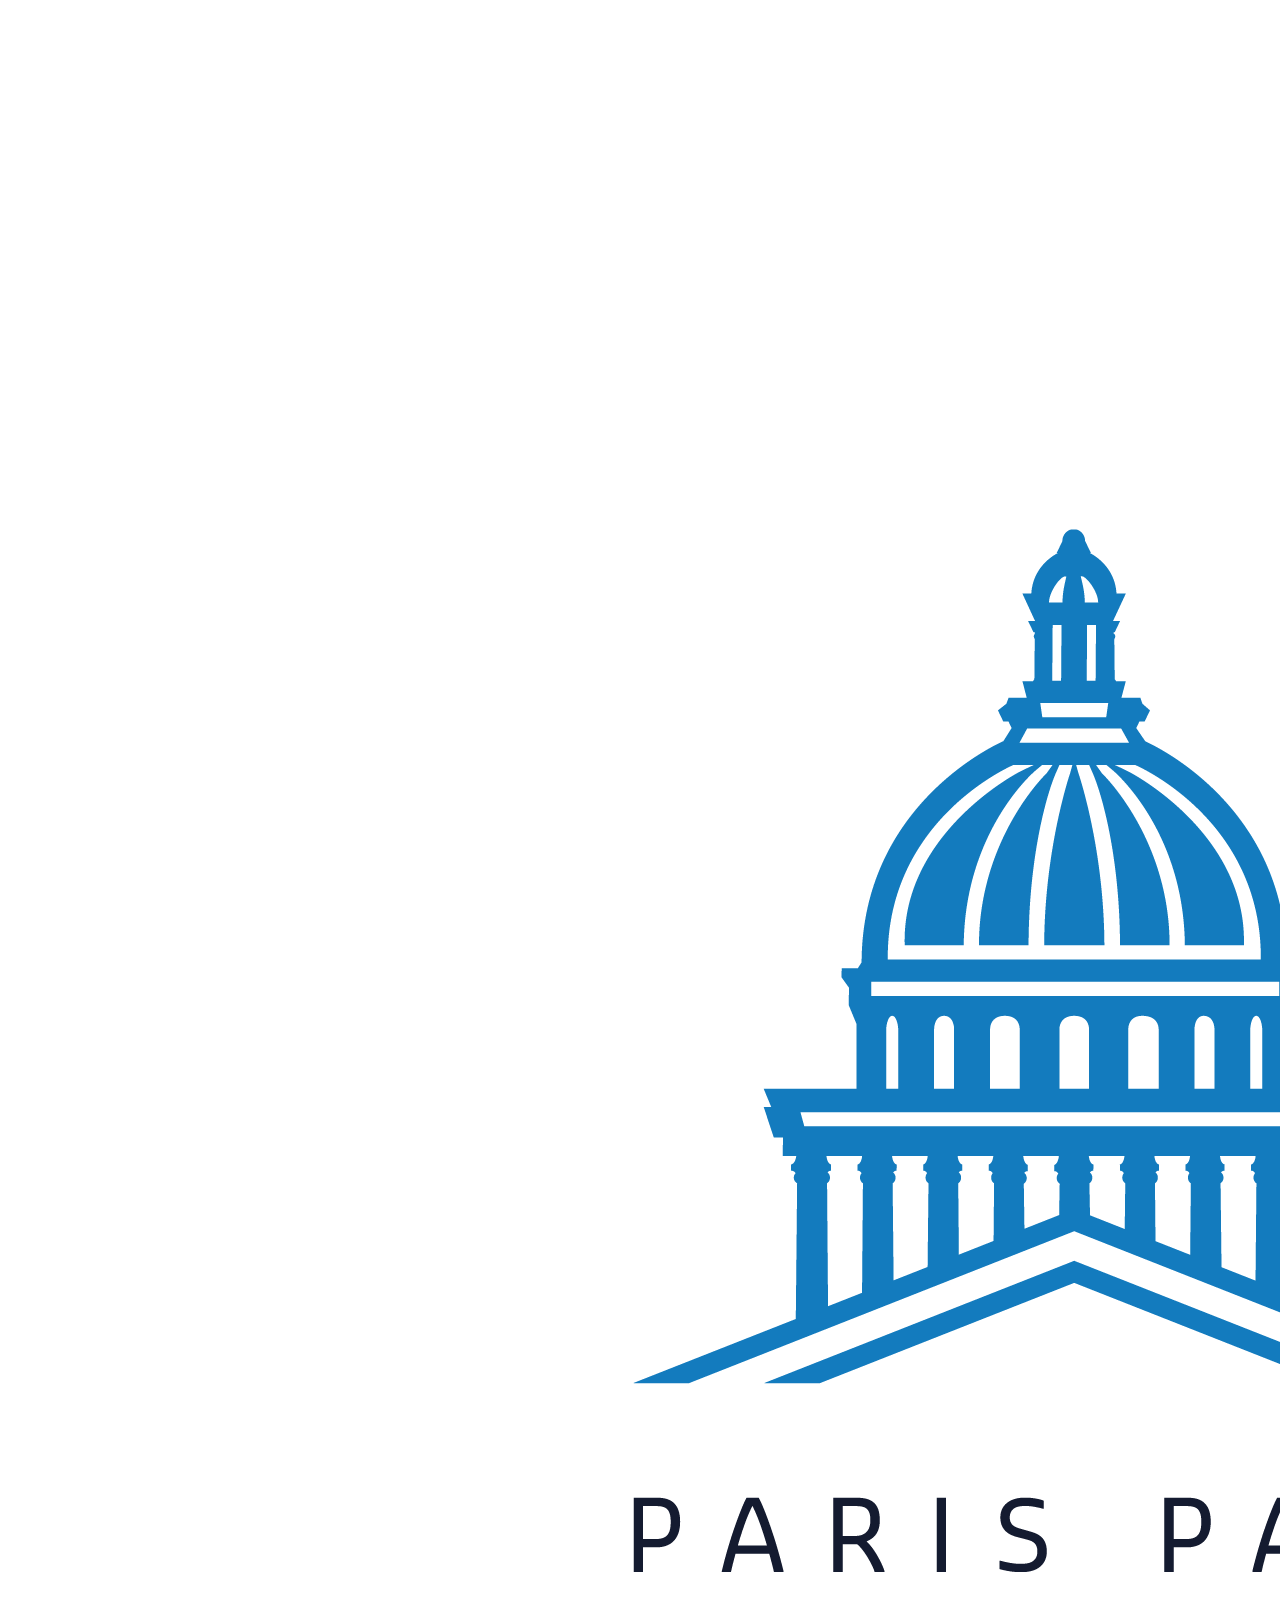
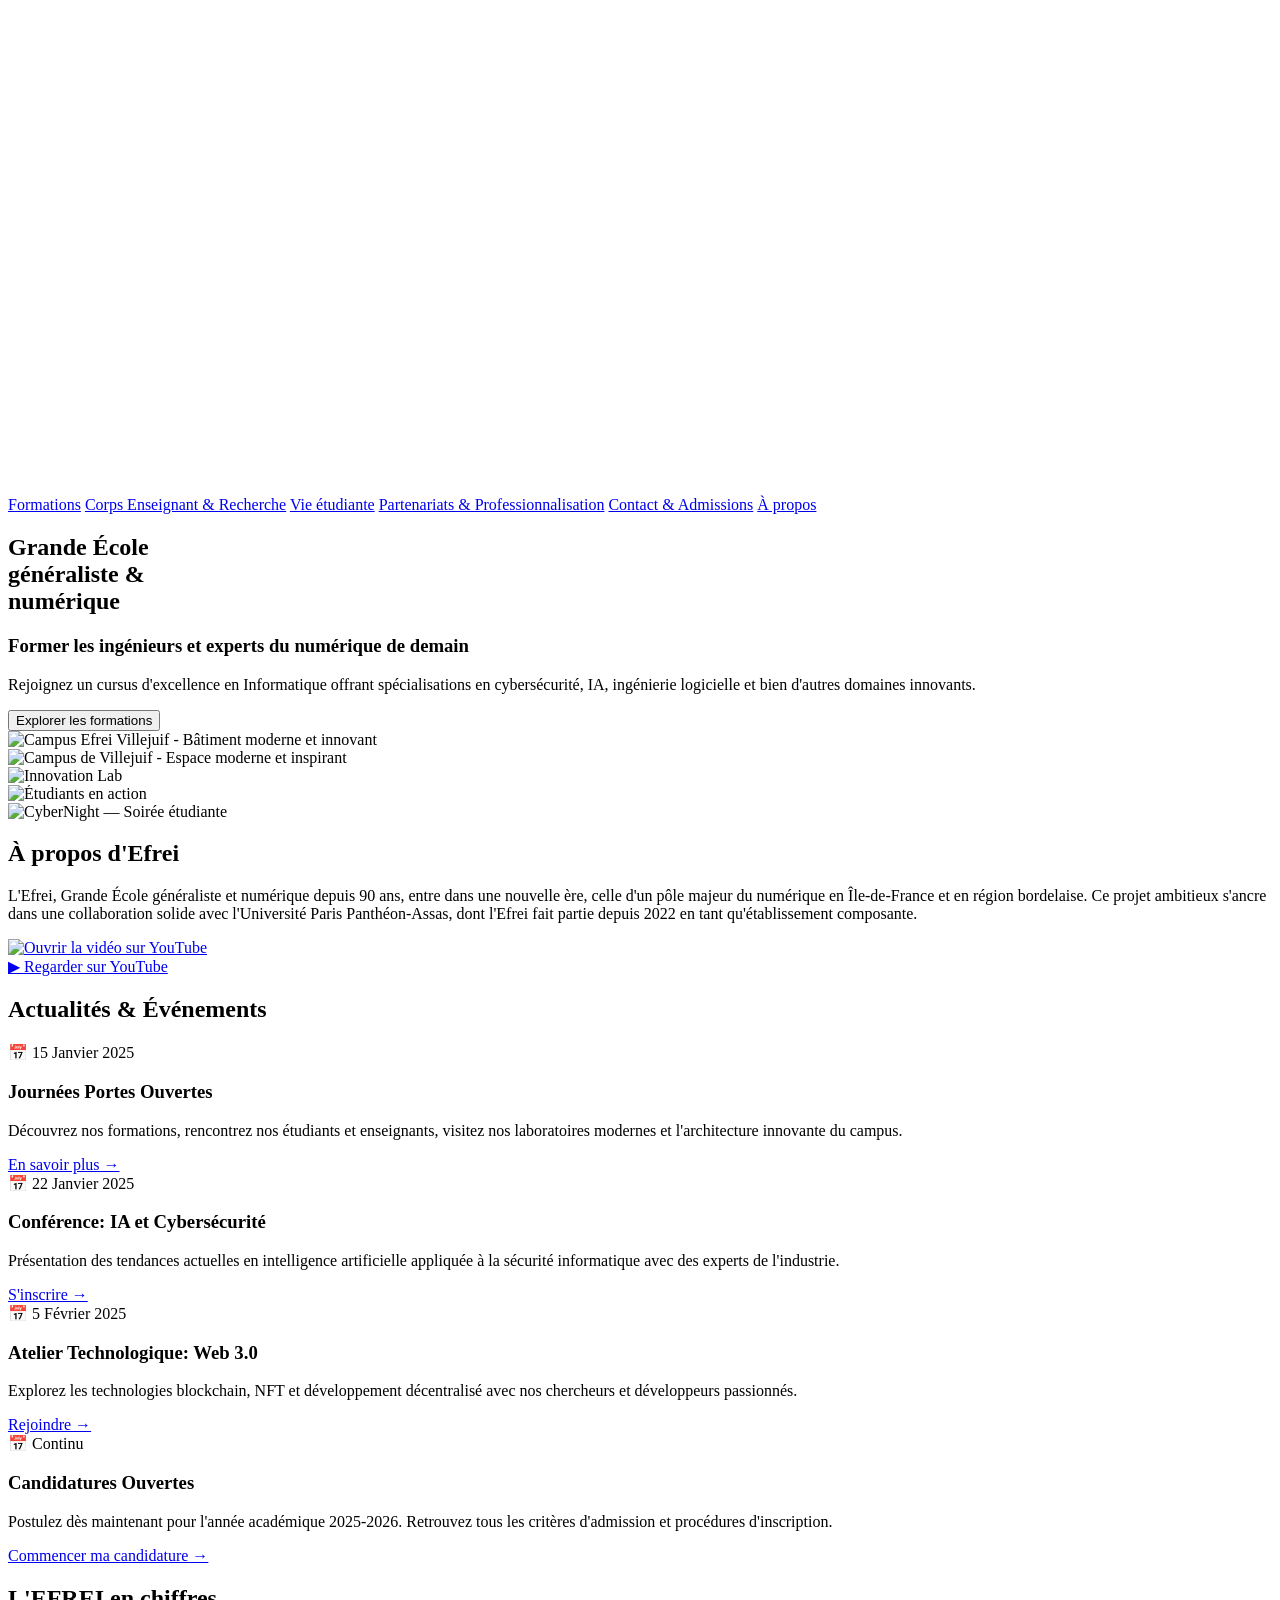
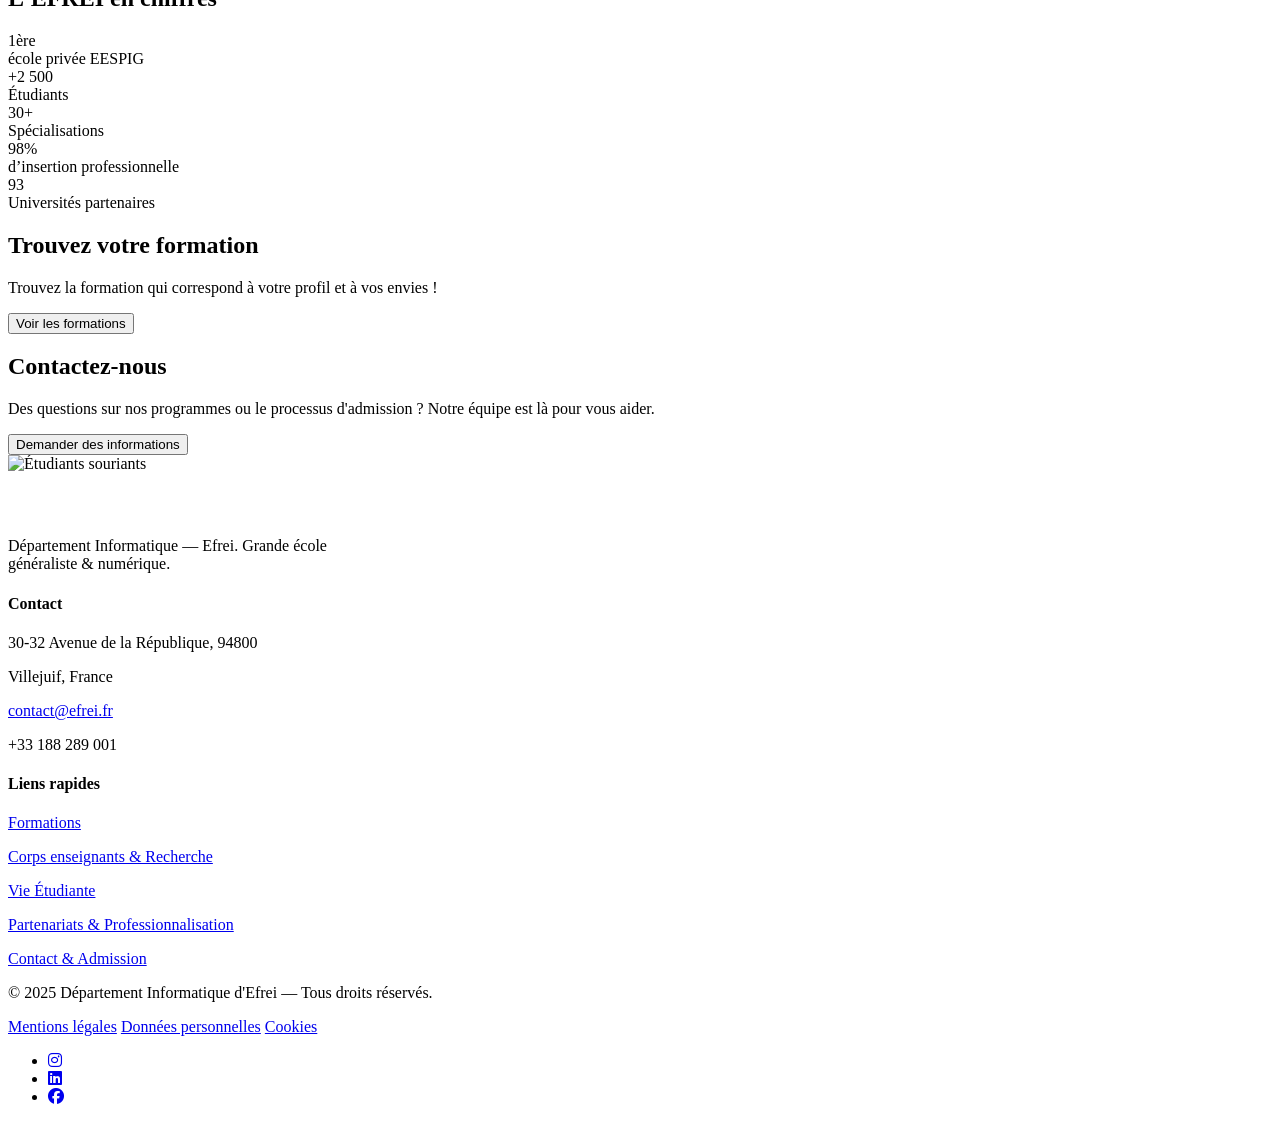
==== commit 41e8ce8a: "Version ultime des pages Accueil et Vie étudiante avec ajouts des sections Innovation Lab et Espace " ====
--- a/html/index.html
+++ b/html/index.html
@@ -3,10 +3,12 @@
 <head>
   <meta charset="UTF-8" />
   <meta name="viewport" content="width=device-width, initial-scale=1.0" />
-  <title>  Efrei – Département Informatique </title>
-  <link rel="stylesheet" href="../css/index.css" />
-  <!-- <script src="index.js"></script> -->
+  <title>Département Informatique – Efrei</title>
+  <link rel="stylesheet" href="../css/accueil.css" />
+  <link rel="stylesheet" href="https://cdnjs.cloudflare.com/ajax/libs/font-awesome/6.5.1/css/all.min.css">
+  <script src="../js/script.js" defer></script>
 </head>
+
 <body>
   <header>
     <div class="logo-container">
@@ -15,71 +17,81 @@
       </a>
     </div>
     <nav>
-      <a href="#formations">Formations</a>
-      <a href="#enseignants">Corps Enseignant & Recherche</a>
-      <a href="vie-etudiante.html">Vie Étudiante & Campus</a>
+      <a href="formations.html">Formations</a>
+      <a href="corps_enseignants.html">Corps Enseignant & Recherche</a>
+      <a href="vie-etudiante.html">Vie étudiante</a>
       <a href="vie-etudiante.html#partnerships">Partenariats & Professionnalisation</a>
-      <a href="#contact">Contact & Admissions</a>
+      <a href="contact.html">Contact & Admissions</a>
+      <a href="contact.html">À propos</a>
     </nav>
   </header>
 
+  <!-- HERO SECTION -->
   <section class="hero">
     <div class="hero-text">
-      <h2>Façonner les ingénieurs et experts<br>du numérique de demain</h2>
+      <h2>Grande École<br> généraliste & <br>numérique</h2>
+      <h3>Former les ingénieurs et experts du numérique de demain</h3>
       <p>Rejoignez un cursus d'excellence en Informatique offrant spécialisations en cybersécurité, IA, ingénierie logicielle et bien d'autres domaines innovants.</p>
+      
+      
 
       <div class="cta">
+        <a href="formations.html">
         <button class="primary">Explorer les formations</button>
-        <button class="secondary">Demander info</button>
-      </div>
-    </div>
-
-    <div class="hero-img"></div>
-  </section>
-
-  <!-- CARROUSEL -->
-  <div class="carousel">
-    <div class="carousel-slide active">📸 Campus de Villejuif - Espace moderne et inspirant</div>
-    <div class="carousel-slide">🔬 Laboratoires informatiques équipés des dernières technologies</div>
-    <div class="carousel-slide">👥 Étudiants en action - Projets et collaborations</div>
-    <div class="carousel-slide">🏆 Événements et conférences technologiques</div>
-    <div class="carousel-nav">
-      <span class="carousel-dot active" onclick="currentSlide(0)"></span>
-      <span class="carousel-dot" onclick="currentSlide(1)"></span>
-      <span class="carousel-dot" onclick="currentSlide(2)"></span>
-      <span class="carousel-dot" onclick="currentSlide(3)"></span>
-    </div>
-  </div>
-
-  <section class="stats">
-    <div>
-      <h3>+2 500</h3>
-      <p>Étudiants</p>
-    </div>
-    <div>
-      <h3>30+</h3>
-      <p>Spécialisations</p>
-    </div>
-    <div>
-      <h3>98%</h3>
-      <p>d’insertion professionnelle</p>
-    </div>
-  </section>
-
+       
+        </a>
+      </div>
+    </div>
+
+    <div class="hero-img">
+      <div class="hero-img-carousel">
+        <div class="hero-slide active">
+          <img src="../img/accueil/campus_1.jpg" alt="Campus Efrei Villejuif - Bâtiment moderne et innovant">
+        </div>
+        <div class="hero-slide">
+          <img src="../img/accueil/campus.png" alt="Campus de Villejuif - Espace moderne et inspirant">
+        </div>
+        <div class="hero-slide">
+          <img src="../img/vie_etudiante/innovation_lab.jpg" alt="Innovation Lab">
+        </div>
+        <div class="hero-slide">
+          <img src="../img/accueil/etu_en_action.jpg" alt="Étudiants en action">
+        </div>
+        <div class="hero-slide">
+          <img src="../img/accueil/cybernight.jpg" alt="CyberNight — Soirée étudiante">
+        </div>
+      </div>
+    </div>
+  </section>
+  
+  
+  <!-- À PROPOS D'EFREI -->
   <section class="about">
     <h2>À propos d'Efrei</h2>
     <p>L'Efrei, Grande École généraliste et numérique depuis 90 ans, entre dans une nouvelle ère, celle d'un pôle majeur du numérique en Île-de-France et en région bordelaise. Ce projet ambitieux s'ancre dans une collaboration solide avec l'Université Paris Panthéon-Assas, dont l'Efrei fait partie depuis 2022 en tant qu'établissement composante.</p>
-  </section>
+
+    <div class="video-fallback">
+        <a class="fallback-poster" href="https://www.youtube.com/watch?v=vF6k1ht1D8s" target="_blank" rel="noopener noreferrer">
+          <img src="../img/accueil/video_miniature.jpg" alt="Ouvrir la vidéo sur YouTube">
+          <div class="fallback-play">▶ Regarder sur YouTube</div>
+        </a>
+      </div>
+    
+  
+  </section>
+
+  
+
 
   <!-- ACTUALITÉS ET ÉVÉNEMENTS -->
   <section class="news">
-    <h2>🗓️ Actualités & Événements</h2>
+    <h2>Actualités & Événements</h2>
     <div class="news-grid">
       <div class="news-card">
         <div class="date">📅 15 Janvier 2025</div>
         <h3>Journées Portes Ouvertes</h3>
         <p>Découvrez nos formations, rencontrez nos étudiants et enseignants, visitez nos laboratoires modernes et l'architecture innovante du campus.</p>
-        <a href="#">En savoir plus →</a>
+        <a href="https://www.youtube.com/watch?v=0j5Bmd-zNzo" target="_blank">En savoir plus →</a>
       </div>
       <div class="news-card">
         <div class="date">📅 22 Janvier 2025</div>
@@ -101,25 +113,71 @@
       </div>
     </div>
   </section>
-    <h2 id="formations">Formations phares</h2>
-    <div class="cards">
-      <div class="card">
-        <h3>Cybersécurité</h3>
-        <p>Défense, analyse, protection avancée des systèmes d'information.</p>
-      </div>
-      <div class="card">
-        <h3>Ingénierie Logicielle</h3>
-        <p>Architecture, développement, gestion de projets technologiques.</p>
-      </div>
-      <div class="card">
-        <h3>Intelligence Artificielle</h3>
-        <p>Machine learning, vision, modèles avancés et applications IA.</p>
-      </div>
-    </div>
-  </section>
-
-  <div id="contact" style="padding:40px 0 80px;"></div>
-
+  
+  <div class="section-separator" aria-hidden="true"></div>
+
+    <!-- EFREI en chiffres -->
+    <section class="stats">
+      <h2>L'EFREI en chiffres</h2>
+
+      <div class="stats-grid">
+        <div class="stat-card">
+          <div class="stat-value">1ère</div>
+          <div class="stat-desc">école privée EESPIG</div>
+        </div>
+
+        <div class="stat-card">
+          <div class="stat-value">+2 500</div>
+          <div class="stat-desc">Étudiants</div>
+        </div>
+
+        <div class="stat-card">
+          <div class="stat-value">30+</div>
+          <div class="stat-desc">Spécialisations</div>
+        </div>
+
+        <div class="stat-card">
+          <div class="stat-value">98%</div>
+          <div class="stat-desc">d’insertion professionnelle</div>
+        </div>
+
+        <div class="stat-card">
+          <div class="stat-value">93</div>
+          <div class="stat-desc">Universités partenaires</div>
+        </div>
+      </div>
+    </section>
+  
+  
+
+  <!-- SECTION: Trouvez votre formation -->
+  <section class="find-formation">
+    <div class="find-inner">
+      <div class="find-content">
+        <h2>Trouvez votre formation</h2>
+        <p class="find-desc">Trouvez la formation qui correspond à votre profil et à vos envies !</p>
+        <button class="primary" onclick="window.location.href='formations.html'">Voir les formations</button>
+      </div>
+    </div>
+  </section>
+
+  <!-- SECTION CONTACT -->
+  <section class="contact">
+    <div class="contact-inner">
+      <div class="contact-text">
+        <h2>Contactez-nous</h2>
+        <p>Des questions sur nos programmes ou le processus d'admission ? Notre équipe est là pour vous aider.</p>
+        <button class="primary" onclick="window.location.href='contact.html'">Demander des informations</button>
+      </div>
+      <div class="contact-image" aria-hidden="true">
+        <img src="../img/accueil/etudiants_souriants.jpg" alt="Étudiants souriants">
+      </div>
+    </div>
+  </section>
+
+  
+
+  <!-- FOOTER -->
   <footer class="site-footer" role="contentinfo">
     <div class="footer-inner">
       <div class="col">
@@ -128,41 +186,47 @@
       </div>
       <div class="col">
         <h4>Contact</h4>
-        <p>Adresse: 30-32 Avenue de la République, Villejuif</p>
-        <p>Email: <a href="mailto:contact@efrei.fr">contact@efrei.fr</a></p>
-        <p>Téléphone: +33 1 40 00 00 00</p>
+        <p>30-32 Avenue de la République, 94800 </p>
+        <p>Villejuif, France</p>
+        <p><a href="mailto:contact@efrei.fr">contact@efrei.fr</a></p>
+        
+        <p>+33 188 289 001</p>
       </div>
       <div class="col">
         <h4>Liens rapides</h4>
         <p><a href="#formations">Formations</a></p>
-        <p><a href="vie-etudiante.html">Vie Étudiante & Campus</a></p>
-        <p><a href="vie-etudiante.html#partnerships">Partenariats</a></p>
-      </div>
-    </div>
-    <div class="footer-bottom">&copy; 2025 Département Informatique d'Efrei — Tous droits réservés.</div>
+        <p><a href="corps_enseignants.html">Corps enseignants & Recherche</a></p>
+        <p><a href="vie-etudiante.html">Vie Étudiante</a></p>
+        <p><a href="vie-etudiante.html#partnerships">Partenariats & Professionnalisation</a></p>
+        <p><a href="vie-etudiante.html#partnerships">Contact & Admission</a></p>
+      </div>
+    </div>
+    
+    <div class="footer-bottom">
+      
+      <p>&copy; 2025 Département Informatique d'Efrei — Tous droits réservés.</p>
+      
+      <a href="https://www.efrei.fr/mentions-legales/" target="_blank" rel="noopener noreferrer">Mentions légales</a>
+      <a href="https://www.efrei.fr/donnees-personnelles/" target="_blank" rel="noopener noreferrer">Données personnelles</a>
+      <a href="https://www.efrei.fr/cookies/" target="_blank" rel="noopener noreferrer">Cookies</a>
+
+      <!-- Liens vers les réseaux sociaux -->
+      <ul class="social-links">
+        <li>
+          <a href="https://www.instagram.com/efrei_paris/" target="_blank" rel="noopener noreferrer">
+          <i class="fab fa-instagram"></i>
+          </a>
+        </li>
+        <li><a href="https://www.linkedin.com/school/efrei/" target="_blank" rel="noopener noreferrer">
+          <i class="fab fa-linkedin"></i></a></li>
+
+        <li><a href="https://www.facebook.com/efrei.paris" target="_blank" rel="noopener noreferrer">
+          <i class="fab fa-facebook"></i>
+          </a>
+        </li>
+      </ul>
+    </div>
   </footer>
 
-  <script>
-    let currentSlideIndex = 0;
-    
-    function currentSlide(n) {
-      const slides = document.querySelectorAll('.carousel-slide');
-      const dots = document.querySelectorAll('.carousel-dot');
-      
-      slides.forEach(slide => slide.classList.remove('active'));
-      dots.forEach(dot => dot.classList.remove('active'));
-      
-      slides[n].classList.add('active');
-      dots[n].classList.add('active');
-      currentSlideIndex = n;
-    }
-    
-    // Auto-rotation du carrousel
-    setInterval(() => {
-      const slides = document.querySelectorAll('.carousel-slide');
-      currentSlideIndex = (currentSlideIndex + 1) % slides.length;
-      currentSlide(currentSlideIndex);
-    }, 1000);
-  </script>
 </body>
 </html>
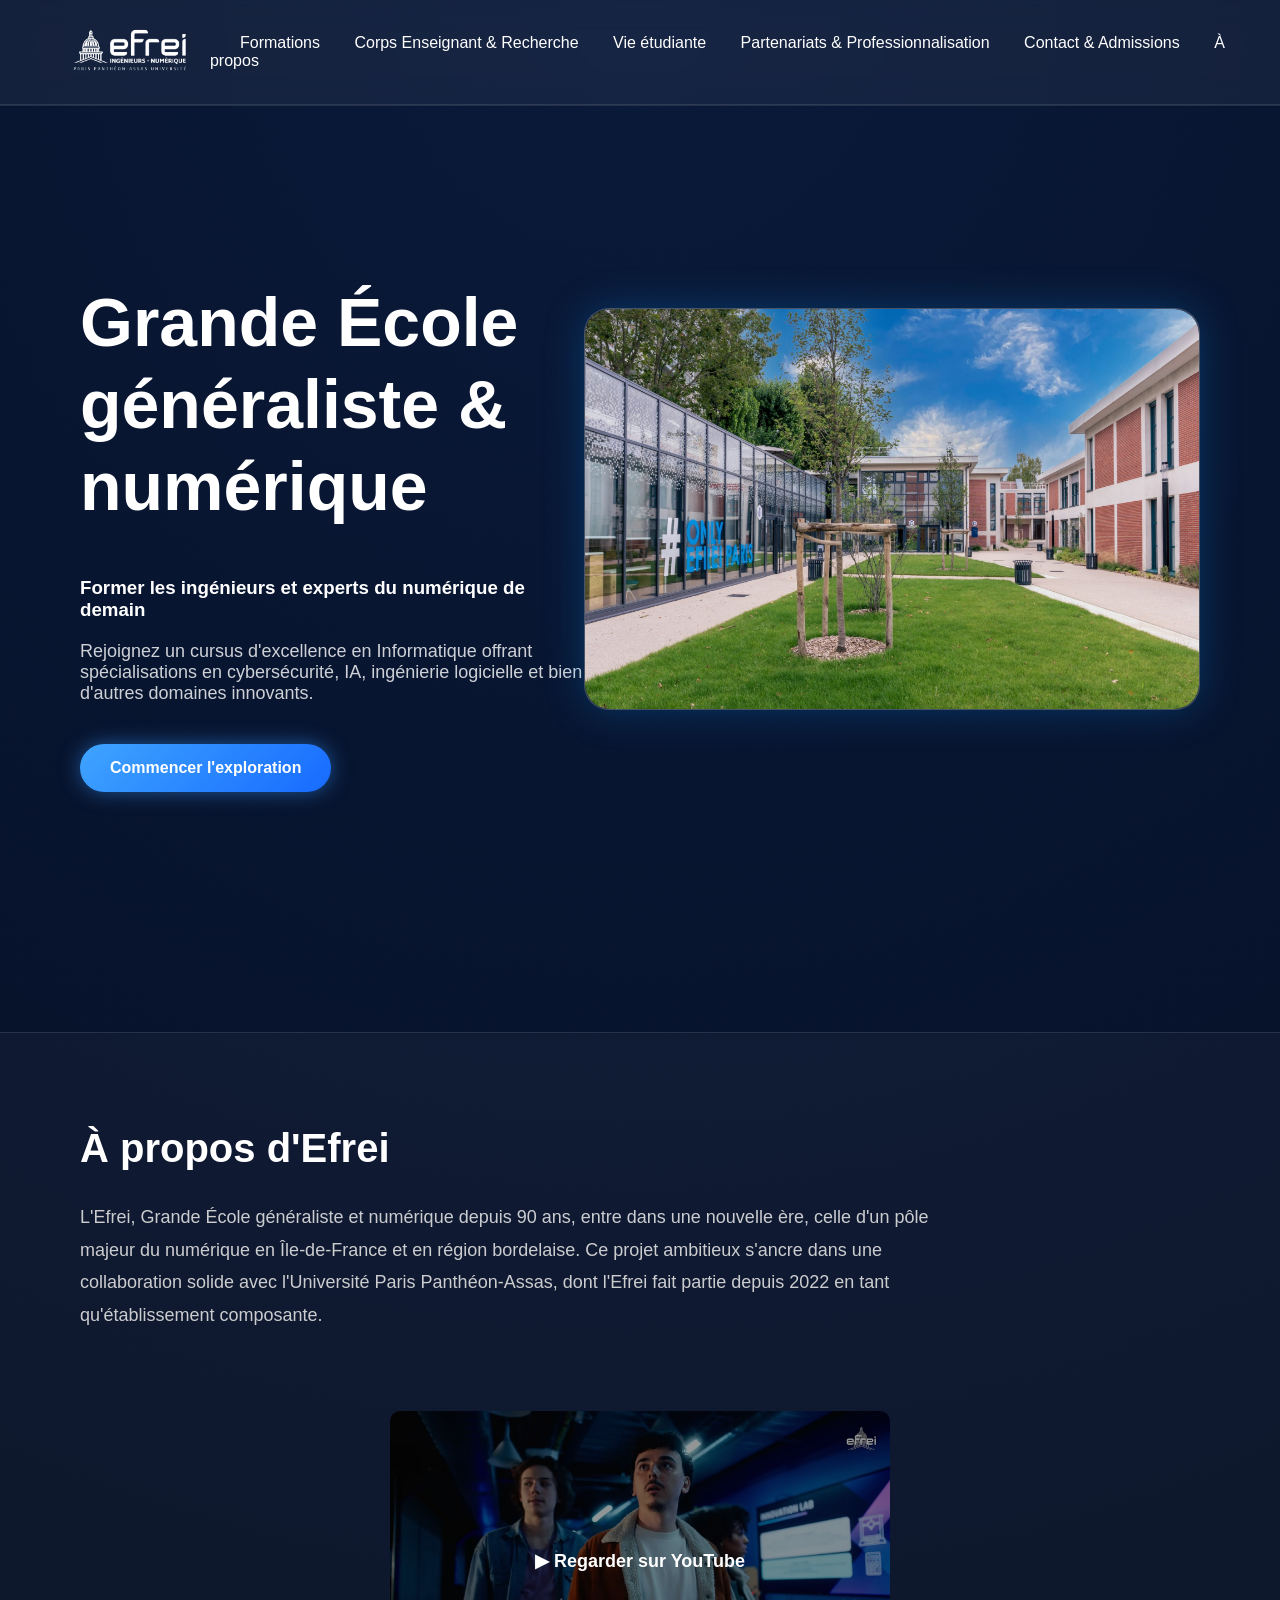
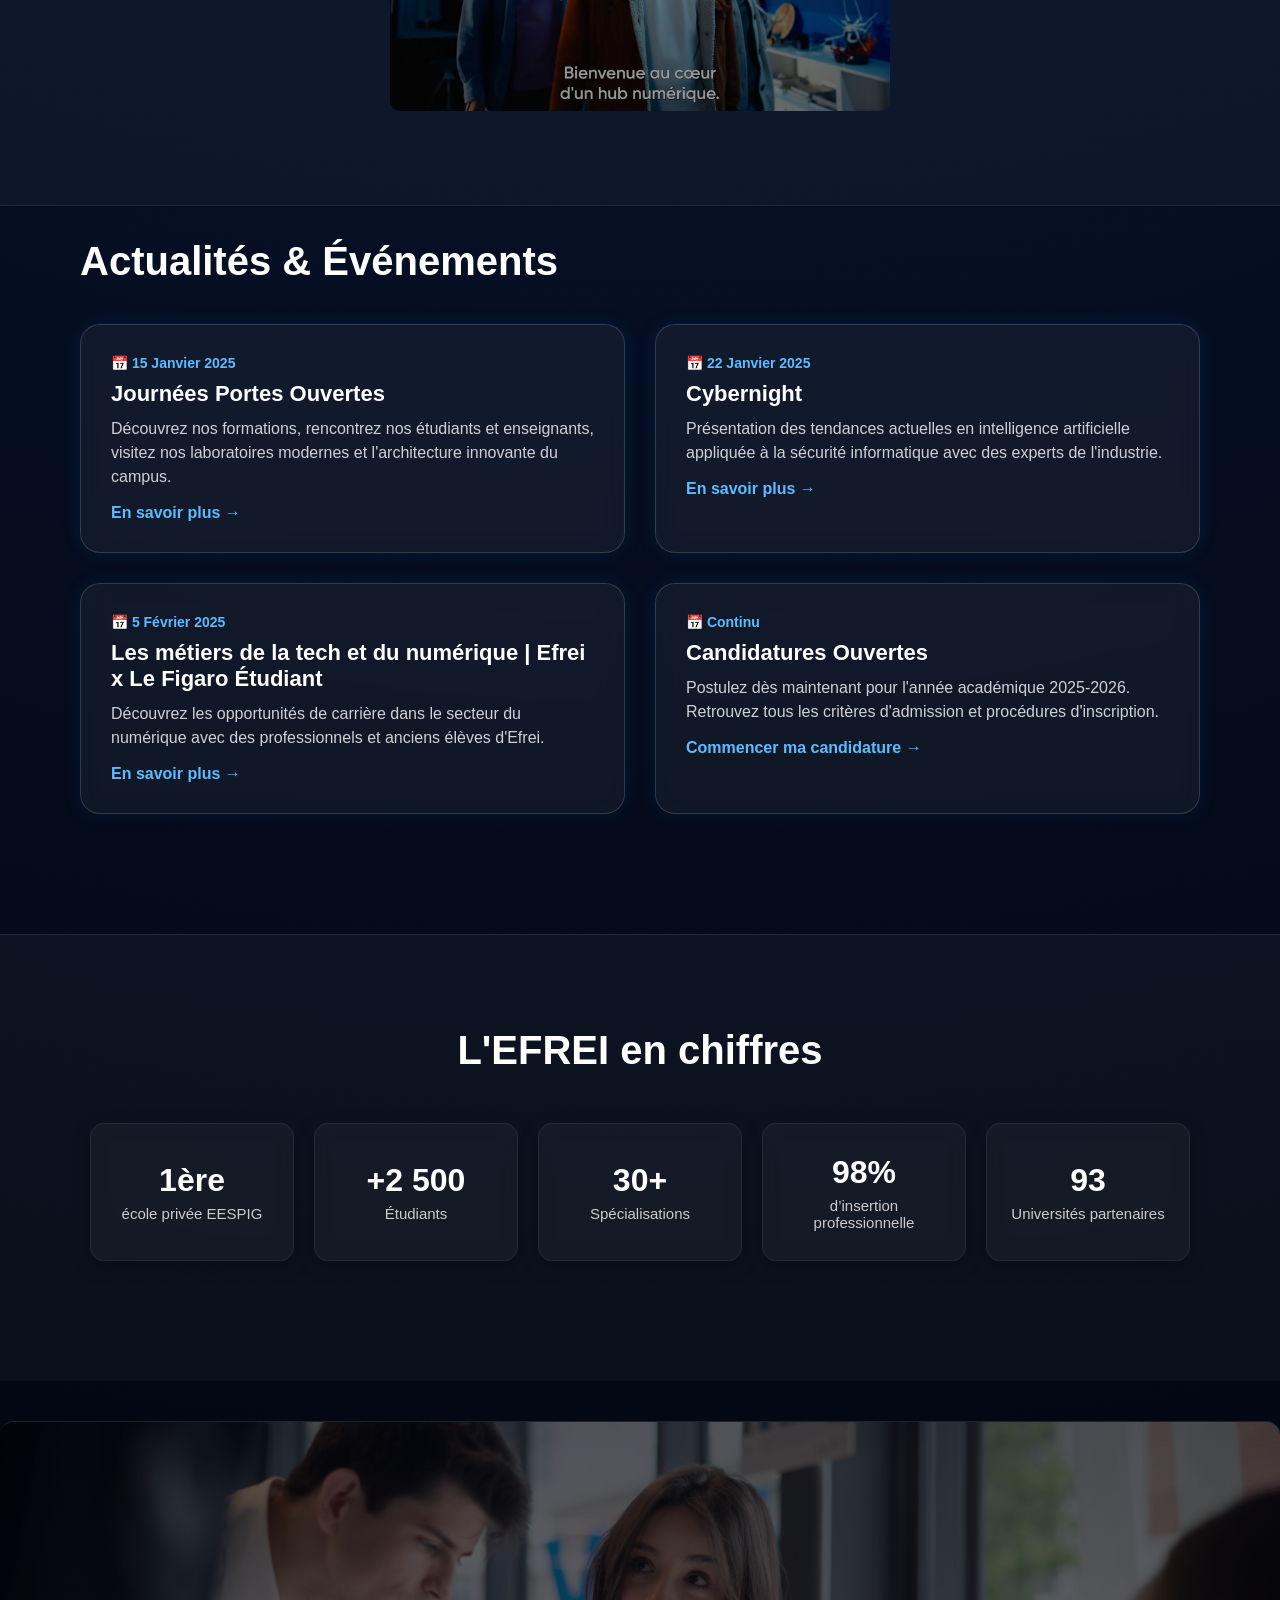
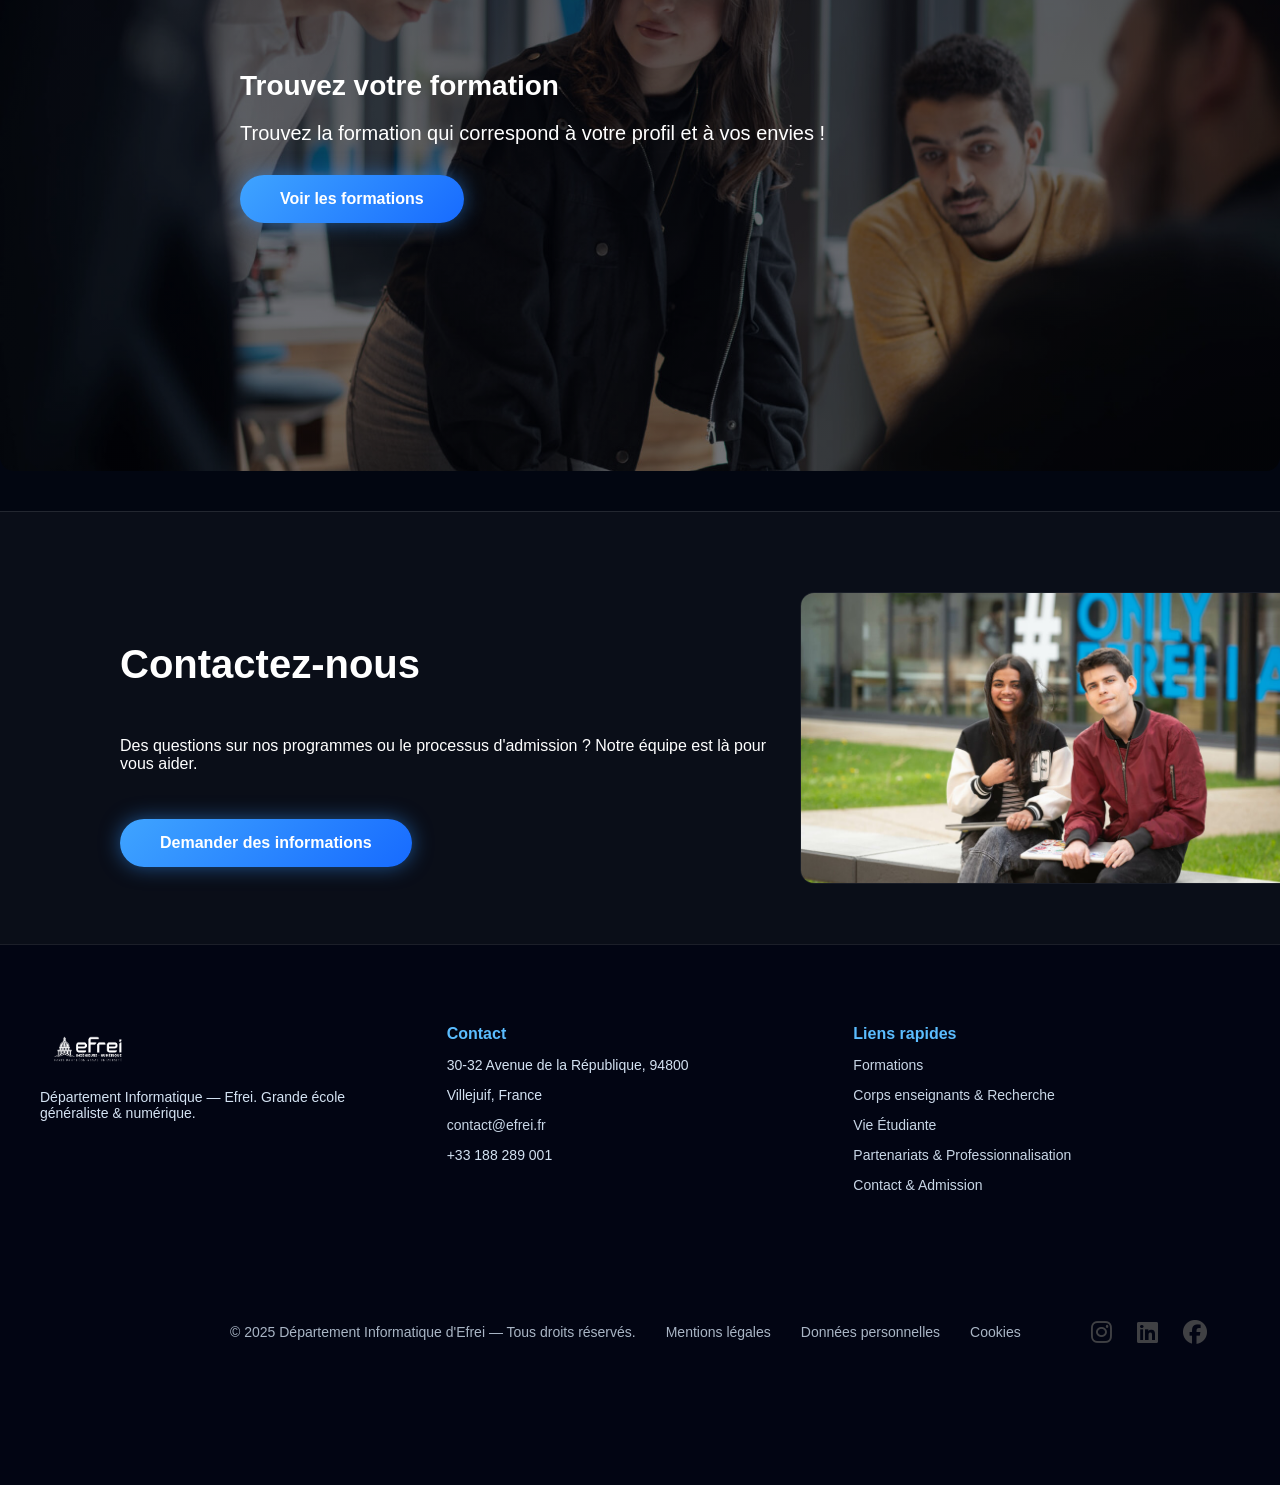
==== commit 3e189f45: "Version ultime des pages accueil et vie étudiante avec corrections intégrées." ====
--- a/html/index.html
+++ b/html/index.html
@@ -1,10 +1,10 @@
 <!DOCTYPE html>
 <html lang="fr">
 <head>
-  <meta charset="UTF-8" />
-  <meta name="viewport" content="width=device-width, initial-scale=1.0" />
+  <meta charset="UTF-8">
+  <meta name="viewport" content="width=device-width, initial-scale=1.0">
   <title>Département Informatique – Efrei</title>
-  <link rel="stylesheet" href="../css/accueil.css" />
+  <link rel="stylesheet" href="../css/style.css">
   <link rel="stylesheet" href="https://cdnjs.cloudflare.com/ajax/libs/font-awesome/6.5.1/css/all.min.css">
   <script src="../js/script.js" defer></script>
 </head>
@@ -36,10 +36,7 @@
       
 
       <div class="cta">
-        <a href="formations.html">
-        <button class="primary">Explorer les formations</button>
-       
-        </a>
+        <button class="primary" onclick="location.href='#about'">Commencer l'exploration</button>
       </div>
     </div>
 
@@ -66,7 +63,7 @@
   
   
   <!-- À PROPOS D'EFREI -->
-  <section class="about">
+  <section class="about" id="about">
     <h2>À propos d'Efrei</h2>
     <p>L'Efrei, Grande École généraliste et numérique depuis 90 ans, entre dans une nouvelle ère, celle d'un pôle majeur du numérique en Île-de-France et en région bordelaise. Ce projet ambitieux s'ancre dans une collaboration solide avec l'Université Paris Panthéon-Assas, dont l'Efrei fait partie depuis 2022 en tant qu'établissement composante.</p>
 
@@ -80,7 +77,6 @@
   
   </section>
 
-  
 
 
   <!-- ACTUALITÉS ET ÉVÉNEMENTS -->
@@ -95,21 +91,21 @@
       </div>
       <div class="news-card">
         <div class="date">📅 22 Janvier 2025</div>
-        <h3>Conférence: IA et Cybersécurité</h3>
+        <h3>Cybernight</h3>
         <p>Présentation des tendances actuelles en intelligence artificielle appliquée à la sécurité informatique avec des experts de l'industrie.</p>
-        <a href="#">S'inscrire →</a>
+        <a href="https://youtu.be/vBvgS8VYAAI?si=dSh3vyU7nMYwrxhE" target="_blank">En savoir plus →</a>
       </div>
       <div class="news-card">
         <div class="date">📅 5 Février 2025</div>
-        <h3>Atelier Technologique: Web 3.0</h3>
-        <p>Explorez les technologies blockchain, NFT et développement décentralisé avec nos chercheurs et développeurs passionnés.</p>
-        <a href="#">Rejoindre →</a>
+        <h3>Les métiers de la tech et du numérique | Efrei x Le Figaro Étudiant</h3>
+        <p>Découvrez les opportunités de carrière dans le secteur du numérique avec des professionnels et anciens élèves d'Efrei.</p>
+        <a href="https://youtu.be/w-HIc8Q2GxY?si=WFxqA537R1B3sjKr" target="_blank">En savoir plus →</a>
       </div>
       <div class="news-card">
         <div class="date">📅 Continu</div>
         <h3>Candidatures Ouvertes</h3>
         <p>Postulez dès maintenant pour l'année académique 2025-2026. Retrouvez tous les critères d'admission et procédures d'inscription.</p>
-        <a href="#">Commencer ma candidature →</a>
+        <a href="contact.html">Commencer ma candidature →</a>
       </div>
     </div>
   </section>
@@ -178,7 +174,7 @@
   
 
   <!-- FOOTER -->
-  <footer class="site-footer" role="contentinfo">
+  <footer class="site-footer">
     <div class="footer-inner">
       <div class="col">
         <img src="../img/Logo-Generique-1-251113123328.png" alt="Logo Efrei" style="height:48px;filter:brightness(0) invert(1);">
--- a/css/style.css
+++ b/css/style.css
@@ -0,0 +1,998 @@
+
+body {
+    margin: 0;
+    font-family: 'Segoe UI', sans-serif;
+    
+    color: white;
+    overflow-x: hidden;
+}
+
+header {
+    display: flex;
+    justify-content: space-between;
+    align-items: center;
+    padding: 10px 50px;
+    background: rgba(255, 255, 255, 0.05);
+    backdrop-filter: blur(15px);
+    border-bottom: 1px solid rgba(255, 255, 255, 0.1);
+}
+
+.logo-container {
+    display: flex;
+    align-items: center;
+    gap: 20px;
+}
+
+.logo-container img {
+    height: 80px;
+    width: auto;
+    filter: brightness(0) invert(1);
+}
+.logo-container a {
+    display: inline-block;
+}
+
+header h1 {
+    font-size: 28px;
+    font-weight: 600;
+    letter-spacing: 1px;
+    margin: 0;
+    display: flex;
+    flex-direction: column;
+    gap: 5px;
+}
+
+header .subtitle {
+    font-size: 12px;
+    opacity: 0.7;
+    font-weight: 400;
+    letter-spacing: 0.5px;
+}
+
+nav a {
+    color: white;
+    margin-left: 30px;
+    text-decoration: none;
+    font-weight: 500;
+    transition: 0.3s;
+}
+
+nav a:hover {
+    color: #5bbdff;
+}
+
+.primary {
+    background: linear-gradient(135deg, #3fa4ff, #176bff);
+    color: white;
+    box-shadow: 0 0 20px rgba(50, 150, 255, 0.5);
+}
+
+
+/******************************************************** HERO ********************************************************/
+.hero {
+    display: flex;
+    justify-content: space-between;
+    align-items: center;
+    padding: 120px 80px;
+}
+
+.hero-text {
+    max-width: 45%;
+}
+
+.hero-text h2 {
+    font-size: 68px;
+    line-height: 1.2;
+    font-weight: 700;
+}
+
+.hero-text p {
+    margin-top: 20px;
+    font-size: 18px;
+    opacity: 0.8;
+}
+
+.cta {
+    margin-top: 40px;
+    display: flex;
+    gap: 20px;
+}
+
+.cta button {
+    padding: 15px 30px;
+    border-radius: 50px;
+    cursor: pointer;
+    font-size: 16px;
+    border: none;
+    transition: 0.3s;
+    font-weight: 600;
+}
+
+.cta .primary {
+    background: linear-gradient(135deg, #3fa4ff, #176bff);
+    color: white;
+    box-shadow: 0 0 20px rgba(50, 150, 255, 0.5);
+}
+
+.cta .primary:hover {
+    transform: scale(1.05);
+}
+
+/**************************************** Carousel ************************************************/
+
+.hero-img {
+  width: 100%;
+  height: 400px;
+  background: rgba(255, 255, 255, 0.08);
+  border-radius: 25px;
+  backdrop-filter: blur(20px);
+  border: 1px solid rgba(255, 255, 255, 0.2);
+  box-shadow: 0 0 40px rgba(0, 150, 255, 0.25);
+  background-size: cover;
+  background-position: center;
+  background-repeat: no-repeat;
+  overflow: hidden;
+}
+
+
+.hero-img img {
+  width: 100%;
+  height: 100%;
+  object-fit: cover;
+  display: block;
+  border-radius: 25px;
+}
+
+.hero-img-carousel {
+  position: relative;
+  width: 100%;
+  height: 100%;
+  overflow: hidden;
+}
+
+.hero-slide {
+  position: absolute;
+  top: 0;
+  left: 0;
+  width: 100%;
+  height: 100%;
+  display: none;
+}
+
+.hero-slide.active {
+  display: block;
+}
+
+.hero-slide img {
+  width: 100%;
+  height: 100%;
+  object-fit: cover;
+  display: block;
+}
+
+@media (max-width: 900px) {
+  .hero-img { height: 260px; }
+  .hero-slide img { object-position: center 30%; }
+}
+
+
+
+/*************************************** À PROPOS ***************************************/
+.about {
+    margin-top: 120px;
+    padding: 60px 80px;
+    padding-bottom: 90px;
+    background: rgba(255, 255, 255, 0.03);
+    border-top: 1px solid rgba(255, 255, 255, 0.1);
+    
+}
+
+.about h2 {
+    font-size: 40px;
+    margin-bottom: 30px;
+    font-weight: 700;
+}
+
+.about p {
+    font-size: 18px;
+    line-height: 1.8;
+    opacity: 0.9;
+    max-width: 900px;
+    color: #e0e0e0;
+}
+
+/*************************************************** Vidéo À propos **************************************************/
+
+
+.video-fallback {
+  margin-top: 80px;
+  text-align: center;
+  color: #dfefff;
+}
+.fallback-poster {
+  display: inline-block;
+  position: relative;
+  border-radius: 10px;
+  overflow: hidden;
+  text-decoration: none;
+}
+.fallback-poster img {
+  display: block;
+  width: 500px;
+  height: 300px;
+  object-fit: cover;
+  filter: brightness(0.6);
+}
+.fallback-play {
+  position: absolute;
+  inset: 0;
+  display: flex;
+  align-items: center;
+  justify-content: center;
+  color: white;
+  font-weight: 700;
+  font-size: 18px;
+  pointer-events: none;
+}
+.video-fallback p { margin: 8px 0 0 0; font-size: 14px; opacity: 0.9; }
+
+@media (max-width: 700px) {
+  .about { padding: 40px 20px; }
+  .about-media { padding-top: 56.25%; }
+}
+
+
+
+
+/******************************************************* ACTUALITÉS ******************************************************/
+.news {
+    margin-bottom: 120px;
+    padding: 0 80px;
+  
+}
+
+.news h2 {
+    font-size: 40px;
+    margin-bottom: 40px;
+}
+
+.news-grid {
+    display: grid;
+    grid-template-columns: repeat(2, 1fr);
+    gap: 30px;
+}
+
+.news-card {
+    background: rgba(255, 255, 255, 0.05);
+    padding: 30px;
+    border-radius: 20px;
+    border: 1px solid rgba(255, 255, 255, 0.15);
+    backdrop-filter: blur(12px);
+    transition: 0.3s;
+    box-shadow: 0 0 20px rgba(0, 150, 255, 0.1);
+}
+
+.news-card:hover {
+    transform: translateY(-8px);
+    box-shadow: 0 0 30px rgba(0, 150, 255, 0.25);
+}
+
+.news-card .date {
+    color: #5bbdff;
+    font-weight: 600;
+    font-size: 14px;
+    margin-bottom: 10px;
+}
+
+.news-card h3 {
+    font-size: 22px;
+    margin: 0 0 10px 0;
+}
+
+.news-card p {
+    opacity: 0.8;
+    margin: 0 0 15px 0;
+    line-height: 1.5;
+}
+
+.news-card a {
+    color: #5bbdff;
+    text-decoration: none;
+    font-weight: 600;
+    transition: 0.3s;
+}
+
+.news-card a:hover {
+    color: #3fa4ff;
+}
+
+
+
+/************************************************ Efrei en chiffres ***************************************************/
+.stats {
+  margin-top: 80px;
+  text-align: center;
+  background: rgba(255, 255, 255, 0.03);
+  padding: 60px 70px;
+  padding-bottom: 120px;
+}
+
+
+.stats-grid {
+  display: grid;
+  grid-template-columns: repeat(auto-fit, minmax(160px, 1fr));
+  gap: 20px;
+  max-width: 1100px;
+  margin: 30px auto 0 auto;
+}
+
+.stat-card {
+  padding: 18px 20px;
+  background: rgba(255, 255, 255, 0.04);
+  border-radius: 14px;
+  border: 1px solid rgba(255, 255, 255, 0.08);
+  backdrop-filter: blur(10px);
+  box-shadow: 0 6px 18px rgba(0, 0, 0, 0.25);
+  display: flex;
+  flex-direction: column;
+  align-items: center;
+  justify-content: center;
+  min-height: 100px;
+}
+
+.stat-value {
+  font-size: 28px;
+  font-weight: 800;
+  color: #ffffff;
+  margin-bottom: 6px;
+}
+
+.stat-desc {
+  font-size: 14px;
+  color: rgba(224,224,224,0.9);
+}
+
+@media (min-width: 900px) {
+  .stat-value { font-size: 32px; }
+  .stat-desc { font-size: 15px; }
+}
+
+
+
+/**************************************************** Trouver formation************************************************/
+.find-formation {
+  margin: 40px auto;
+  max-width: 1200px;
+  border-radius: 14px;
+  padding: 200px;
+  overflow: hidden;
+  position: relative;
+  color: white;
+}
+.find-formation::before {
+  content: '';
+  position: absolute;
+  inset: 0;
+  background-image: linear-gradient(rgba(2,6,23,0.55), rgba(2,6,23,0.35)), url('../img/accueil/trouve_formations.jpg');
+  background-size: cover;
+  background-position: center;
+  filter: brightness(0.7) saturate(0.9);
+  z-index: 0;
+}
+.find-inner {
+  position: relative;
+  z-index: 2;
+  padding: 48px 40px;
+  display: flex;
+  align-items: center;
+  justify-content: flex-start;
+}
+.find-content h2 { 
+    margin: 0 0 8px 0; 
+    font-size: 28px; }
+
+.find-content .primary {
+  background: linear-gradient(135deg, #3fa4ff, #176bff);
+  color: white;
+  box-shadow: 0 0 20px rgba(50, 150, 255, 0.5);
+  margin-top: 18px;
+  padding: 15px 40px;
+  border-radius: 50px;
+  border: none;
+  font-size: 16px;
+  font-weight: 600;
+  cursor: pointer;
+  transition: 0.3s;
+  display: inline-block;
+}
+.find-content .primary:hover {
+  transform: scale(1.05);
+}
+
+.find-desc { 
+    font-size: 20px; 
+    margin-bottom: 12px; }
+
+
+@media (max-width: 900px) {
+  .find-inner { flex-direction: column; padding: 28px 20px; text-align: center; }
+  .find-content h2 { font-size: 22px; }
+}
+
+
+/************************************************* Contacter NOUS ******************************************************/
+.contact {
+    
+    padding: 60px 120px;
+    text-align: left;
+    background: rgba(255, 255, 255, 0.03);
+    border-top: 1px solid rgba(255, 255, 255, 0.1);
+    
+}
+
+.contact button {
+    margin-top: 30px;
+    padding: 15px 40px;
+    border-radius: 50px;
+    background: linear-gradient(135deg, #3fa4ff, #176bff);
+    color: white;
+    border: none;
+    font-size: 16px;
+    font-weight: 600;
+    cursor: pointer;
+    box-shadow: 0 0 20px rgba(50, 150, 255, 0.5);
+    transition: 0.3s;
+}
+
+.contact button:hover {
+    transform: scale(1.05);
+}
+
+
+.contact-inner {
+  display: flex;
+  align-items: center;
+  gap: 28px;
+  max-width: 1200px;
+  margin: 20px auto 0 auto;
+}
+
+
+
+.btn-outline {
+  display: inline-block;
+  margin-top: 12px;
+  padding: 10px 18px;
+  border-radius: 40px;
+  color: #cfefff;
+  border: 1px solid rgba(63,164,255,0.5);
+  text-decoration: none;
+  transition: 0.2s;
+}
+.btn-outline:hover { transform: translateY(-3px); box-shadow: 0 6px 18px rgba(23,107,255,0.12); }
+
+.innovation-media {
+  flex: 0 0 420px;
+}
+.innovation-media img {
+  width: 100%;
+  height: 300px;
+  object-fit: cover;
+  border-radius: 12px;
+  display: block;
+  border: 1px solid rgba(255,255,255,0.06);
+  box-shadow: 0 10px 30px rgba(0,0,0,0.35);
+}
+
+@media (max-width: 900px) {
+  .innovation-lab-section { padding: 28px 20px; }
+  .innovation-inner { flex-direction: column; }
+  .innovation-media { width: 100%; flex-basis: auto; }
+  .innovation-media img { height: 220px; }
+}
+
+.contact-text {
+  flex: 1 1 60%;
+}
+
+.contact-image {
+  flex: 0 0 360px;
+  display: block;
+}
+
+.contact-image img {
+  width: 140%;
+  height: 290px;
+  object-fit: cover;
+  border-radius: 14px;
+  display: block;
+  border: 1px solid rgba(255,255,255,0.06);
+}
+
+
+
+
+
+/******************************************** Vie étudiante et campus page styles ****************************************/
+
+    body {
+      margin: 0;
+      font-family: 'Segoe UI', sans-serif;
+      background: radial-gradient(circle at top, #0a1a3a, #020611 70%);
+      color: white;
+      overflow-x: hidden;
+    }
+
+    header {
+      display: flex;
+      justify-content: space-between;
+      align-items: center;
+      padding: 10px 50px;
+      background: rgba(255, 255, 255, 0.05);
+      backdrop-filter: blur(15px);
+      border-bottom: 1px solid rgba(255, 255, 255, 0.1);
+    }
+
+    .logo-container {
+      display: flex;
+      align-items: center;
+      gap: 20px;
+    }
+
+    .logo-container img {
+      height: 80px;
+      width: auto;
+      filter: brightness(0) invert(1);
+    }
+    .logo-container a {
+      display: inline-block;
+    }
+
+    header h1 {
+      font-size: 28px;
+      font-weight: 600;
+      letter-spacing: 1px;
+      margin: 0;
+      display: flex;
+      flex-direction: column;
+      gap: 5px;
+    }
+
+    header .subtitle {
+      font-size: 12px;
+      opacity: 0.7;
+      font-weight: 400;
+      letter-spacing: 0.5px;
+    }
+
+    nav a {
+      color: white;
+      margin-left: 30px;
+      text-decoration: none;
+      font-weight: 500;
+      transition: 0.3s;
+    }
+
+    nav a:hover {
+      color: #5bbdff;
+    }
+
+    /* PAGE TITLE */
+    .page-hero {
+      padding: 80px 80px;
+      text-align: center;
+    }
+
+    .page-hero h1 {
+      font-size: 48px;
+      font-weight: 700;
+      margin: 0 0 20px 0;
+      background: linear-gradient(135deg, #3fa4ff, #176bff);
+      -webkit-background-clip: text;
+      -webkit-text-fill-color: transparent;
+      background-clip: text;
+    }
+
+    .page-hero p {
+      font-size: 18px;
+      opacity: 0.8;
+      max-width: 600px;
+      margin: 0 auto;
+    }
+
+    .campus-image {
+      margin-top: 50px;
+      border-radius: 20px;
+      overflow: hidden;
+      box-shadow: 0 0 40px rgba(0, 150, 255, 0.25);
+      border: 1px solid rgba(255, 255, 255, 0.15);
+      max-width: 900px;
+      margin-left: auto;
+      margin-right: auto;
+    }
+
+    .campus-image img {
+      width: 100%;
+      height: auto;
+      display: block;
+    }
+
+    /************************************************ NOS ENGAGEMENTS *************************************************/
+    .engagements {
+      display: grid;
+      grid-template-columns: repeat(3, 1fr);
+      gap: 30px;
+      max-width: 1100px;
+      margin: 40px auto 0;
+      padding: 40px;
+    }
+
+    .engagements-section h3 {
+      font-size: 20px;
+      opacity: 0.85;
+      margin-top: 10px;
+    }
+    .engagement-card {
+      background: rgba(255, 255, 255, 0.04);
+      padding: 30px;
+      border-radius: 16px;
+      border: 1px solid rgba(255, 255, 255, 0.12);
+      backdrop-filter: blur(10px);
+      box-shadow: 0 0 20px rgba(0, 150, 255, 0.08);
+      text-align: left;
+    }
+
+    .engagement-card h3 {
+      color: #5bbdff;
+      margin: 0 0 10px 0;
+      font-size: 18px;
+    }
+
+    .engagement-card p {
+      opacity: 0.9;
+      margin: 0;
+      line-height: 1.6;
+    }
+
+    .engagement-card .icon {
+      width: 100%;
+      height: 160px;
+      object-fit: cover;
+      border-radius: 12px;
+      margin-bottom: 16px;
+      display: block;
+    }
+
+    /* SECTION GENERAL STYLES */
+    section {
+      padding: 80px;
+      border-top: 1px solid rgba(255, 255, 255, 0.1);
+    }
+
+    section h2 {
+      font-size: 40px;
+      margin-bottom: 50px;
+      font-weight: 700;
+    }
+
+    /*********************************************** INSTALLATIONS ET MOYENS *****************************************/
+    .installations {
+      display: grid;
+      grid-template-columns: repeat(2, 1fr);
+      gap: 40px;
+      margin-bottom: 60px;
+    }
+
+    .installation-card {
+      background: rgba(255, 255, 255, 0.05);
+      padding: 40px;
+      border-radius: 20px;
+      border: 1px solid rgba(255, 255, 255, 0.15);
+      backdrop-filter: blur(12px);
+      transition: 0.3s;
+      box-shadow: 0 0 20px rgba(0, 150, 255, 0.1);
+    }
+
+    .installation-card:hover {
+      transform: translateY(-8px);
+      box-shadow: 0 0 30px rgba(0, 150, 255, 0.25);
+    }
+
+    .installation-card h3 {
+      font-size: 24px;
+      margin: 0 0 15px 0;
+      color: #5bbdff;
+    }
+
+    .installation-card p {
+      opacity: 0.85;
+      line-height: 1.6;
+      margin: 0;
+    }
+
+    /***************************************************** Installations spécifiques **************************************************/
+    .innovation-audiovisuel-coworking {
+    padding: 60px 80px;
+    max-width: 1200px;
+    margin: 40px auto;
+    background: rgba(255,255,255,0.02);
+    border-radius: 14px;
+    border: 1px solid rgba(255,255,255,0.04);
+    }
+
+    .innovation-inner {
+    display: flex;
+    gap: 28px;
+    align-items: center;
+    }
+
+    .innovation-text {
+    flex: 1 1 60%;
+    }
+
+    .innovation-text h2 { margin-top: 0; }
+    .innovation-text .lead {
+    font-size: 18px;
+    color: #cfefff;
+    margin: 10px 0 14px 0;
+    font-weight: 600;
+    }
+
+
+
+    /********************************* CLUBS ET ASSOCIATIONS */
+    .clubs-grid {
+      display: grid;
+      grid-template-columns: repeat(3, 1fr);
+      gap: 30px;
+    }
+
+    .club-card {
+      background: rgba(255, 255, 255, 0.05);
+      padding: 35px;
+      border-radius: 20px;
+      border: 1px solid rgba(255, 255, 255, 0.15);
+      backdrop-filter: blur(12px);
+      text-align: center;
+      transition: 0.3s;
+      box-shadow: 0 0 20px rgba(0, 150, 255, 0.1);
+    }
+
+    .club-card:hover {
+      transform: translateY(-8px);
+      box-shadow: 0 0 30px rgba(0, 150, 255, 0.25);
+    }
+
+    .club-card .icon {
+      font-size: 48px;
+      margin-bottom: 15px;
+    }
+    .club-card img.icon {
+      width: 72px;
+      height: 72px;
+      object-fit: cover;
+      border-radius: 8px;
+      margin-bottom: 12px;
+      display: block;
+    }
+
+    .section-desc {
+      max-width: 900px;
+      margin-bottom: 50px;
+      font-size: 16px;
+      opacity: 0.88;
+      line-height: 1.6;
+    }
+
+    .club-card h3 {
+      font-size: 22px;
+      margin: 0 0 10px 0;
+    }
+
+    .club-card p {
+      opacity: 0.8;
+      margin: 0;
+      font-size: 15px;
+    }
+
+    
+
+    /******************************************************** TÉMOIGNAGES ***********************************************/
+    .testimonials {
+      display: grid;
+      grid-template-columns: repeat(2, 1fr);
+      gap: 40px;
+    }
+
+    .testimonial-card {
+      background: rgba(255, 255, 255, 0.05);
+      padding: 40px;
+      border-radius: 20px;
+      border: 1px solid rgba(255, 255, 255, 0.15);
+      backdrop-filter: blur(12px);
+      box-shadow: 0 0 20px rgba(0, 150, 255, 0.1);
+    }
+
+    .testimonial-card .quote {
+      font-size: 18px;
+      font-style: italic;
+      margin-bottom: 20px;
+      line-height: 1.6;
+      color: #5bbdff;
+    }
+
+    .testimonial-card .author {
+      font-weight: 600;
+      margin-bottom: 5px;
+    }
+
+    .testimonial-card .role {
+      opacity: 0.7;
+      font-size: 14px;
+    }
+
+    /***************************************************** PROJETS ÉTUDIANTS */
+    .projects-grid {
+      display: grid;
+      grid-template-columns: repeat(3, 1fr);
+      gap: 35px;
+    }
+
+    .project-card {
+      background: rgba(255, 255, 255, 0.05);
+      border-radius: 20px;
+      border: 1px solid rgba(255, 255, 255, 0.15);
+      backdrop-filter: blur(12px);
+      overflow: hidden;
+      transition: 0.3s;
+      box-shadow: 0 0 20px rgba(0, 150, 255, 0.1);
+    }
+
+    .project-card:hover {
+      transform: translateY(-8px);
+      box-shadow: 0 0 30px rgba(0, 150, 255, 0.25);
+    }
+
+    .project-image {
+      width: 100%;
+      height: 200px;
+      background: linear-gradient(135deg, rgba(63, 164, 255, 0.2), rgba(23, 107, 255, 0.2));
+      display: flex;
+      align-items: center;
+      justify-content: center;
+      font-size: 48px;
+    }
+
+    .project-info {
+      padding: 25px;
+    }
+
+    .project-info h3 {
+      font-size: 20px;
+      margin: 0 0 10px 0;
+    }
+
+    .project-info p {
+      opacity: 0.8;
+      margin: 0;
+      font-size: 14px;
+      line-height: 1.5;
+    }
+
+
+ 
+
+
+/*************************************************** FOOTER *********************************************************/
+
+.site-footer {
+    background-image: url('https://www.efrei.fr/wp-content/uploads/2025/08/dome.svg');
+    background-repeat: no-repeat;
+    background-size: contain;
+    background-position: right;
+    min-height: 420px;
+    padding: 80px 20px 40px 20px;
+    color: white;
+    position: relative;
+    border-top: 1px solid rgba(255, 255, 255, 0.1);
+}
+
+.site-footer::before {
+    content: '';
+    position: absolute;
+    inset: 0;
+    background: rgba(2,6,20,0.6);
+    pointer-events: none;
+}
+
+.site-footer .footer-inner {
+    position: relative;
+    max-width: 1200px;
+    margin: 0 auto;
+    display: flex;
+    justify-content: space-between;
+    gap: 20px;
+    flex-wrap: wrap;
+    z-index: 1;
+}
+
+.site-footer .col {
+    flex: 1 1 220px;
+}
+
+.site-footer h4 {
+    margin: 0 0 12px 0;
+    color: #5bbdff;
+}
+
+.site-footer p, .site-footer a {
+    color: #dfeefe;
+    opacity: 0.95;
+    font-size: 14px;
+    text-decoration: none;
+}
+
+.site-footer .footer-bottom {
+    display: flex;
+    margin-top: 100px;
+    text-align: center;
+    font-size: 13px;
+    opacity: 0.8;
+    z-index: 1;
+}
+
+.footer-bottom {
+  display: flex;
+  position: relative;
+  flex-wrap: wrap;
+  align-items: center;
+  gap: 30px;
+    
+    margin-left: 210px;
+    margin-right: 50px;
+}
+
+.social-links {
+  list-style: none; /* Enlève les puces de la liste */
+  display: flex;    /* Met les liens de la liste sur une ligne aussi */
+    gap: 25px;
+}
+
+.social-links i {
+  font-size: 24px; /* Taille du logo */
+  color: #555;     /* Couleur grise par défaut */
+  transition: all 0.3s ease;
+  
+}
+
+/* Couleurs au survol spécifiques à chaque réseau */
+.fa-instagram:hover { color: #E1306C; }
+.fa-linkedin:hover { color: #0077B5; }
+.fa-facebook:hover { color: #1877F2; }
+
+
+.footer-links-group {
+  display: flex;
+  align-items: center;
+  gap: 20px; /* Espace entre les liens texte et le bloc social */
+}
+
+
+/**************************************************** RESPONSIVE *************************************************/
+    @media (max-width: 768px) {
+      .installations, .clubs-grid, .testimonials, .projects-grid, .partnerships {
+        grid-template-columns: 1fr;
+      }
+
+      nav a {
+        margin-left: 15px;
+      }
+
+      section {
+        padding: 40px;
+      }
+
+      .page-hero {
+        padding: 40px;
+      }
+    }
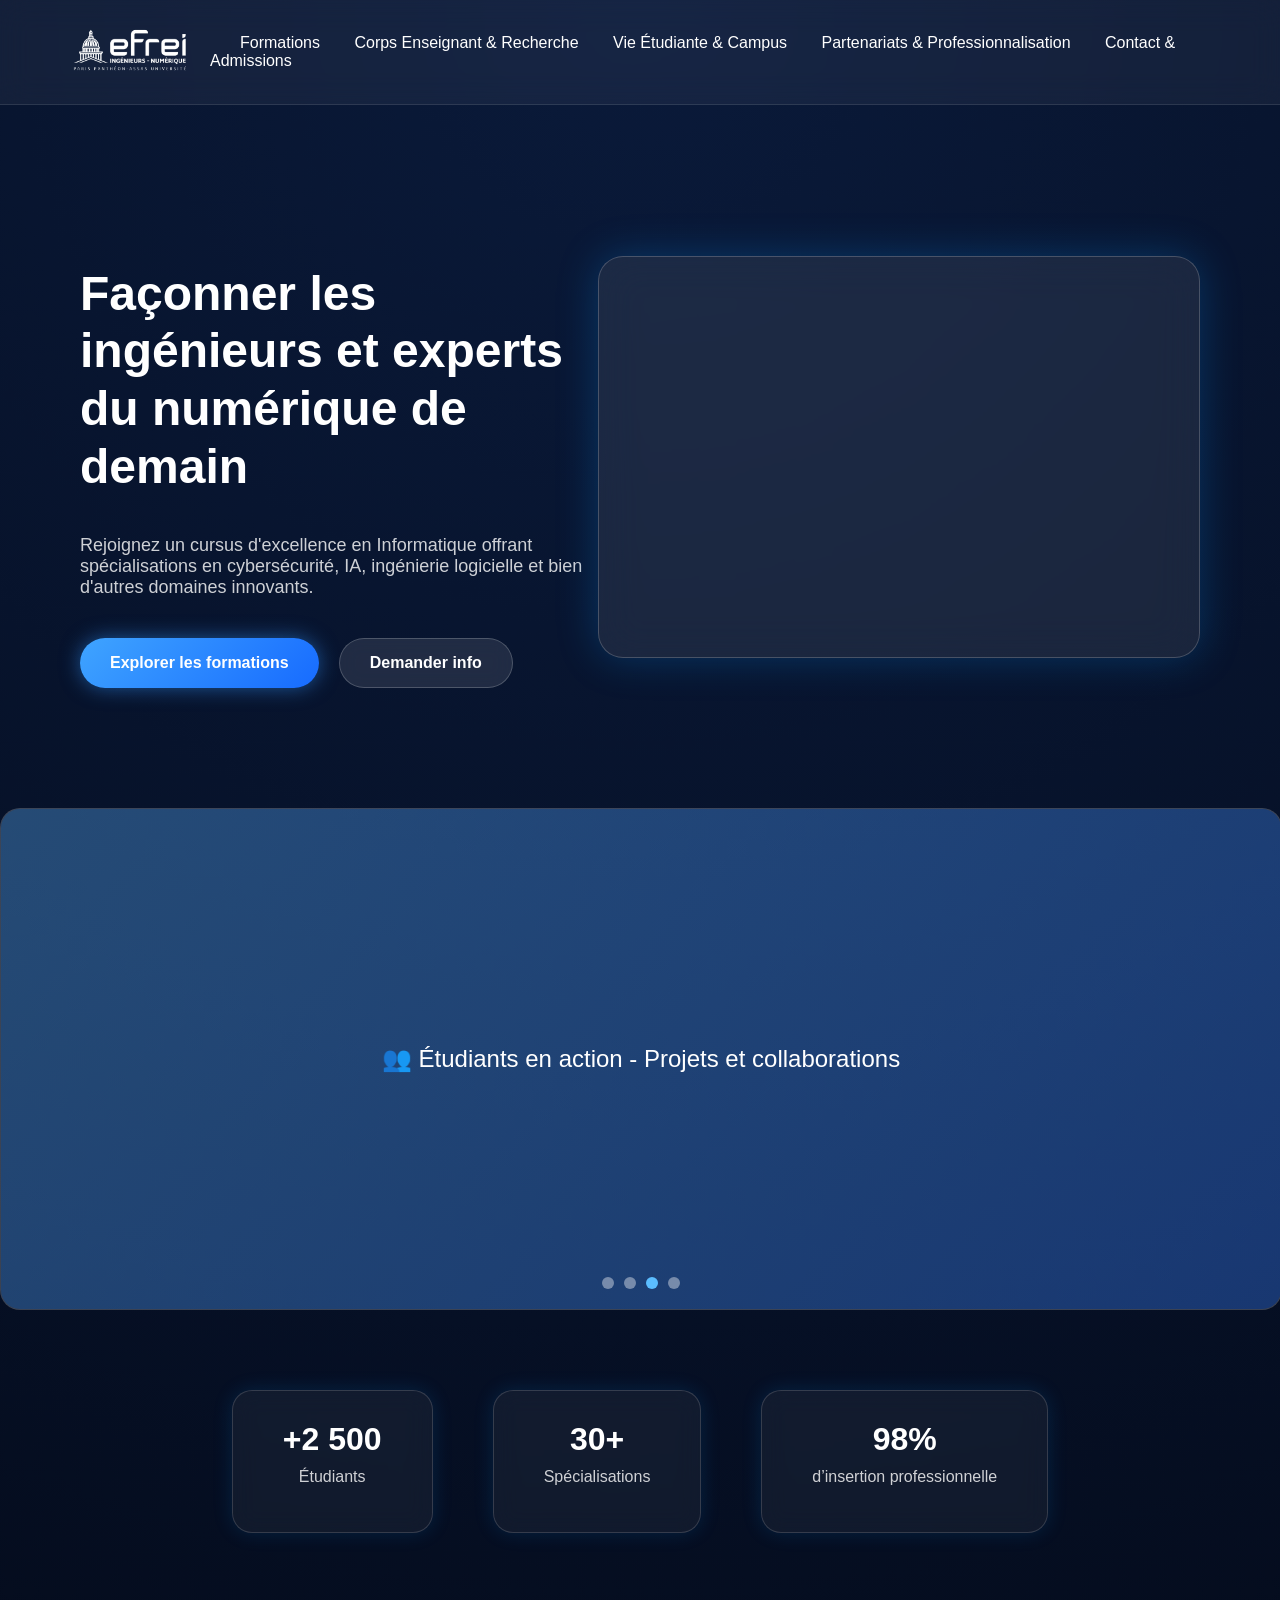
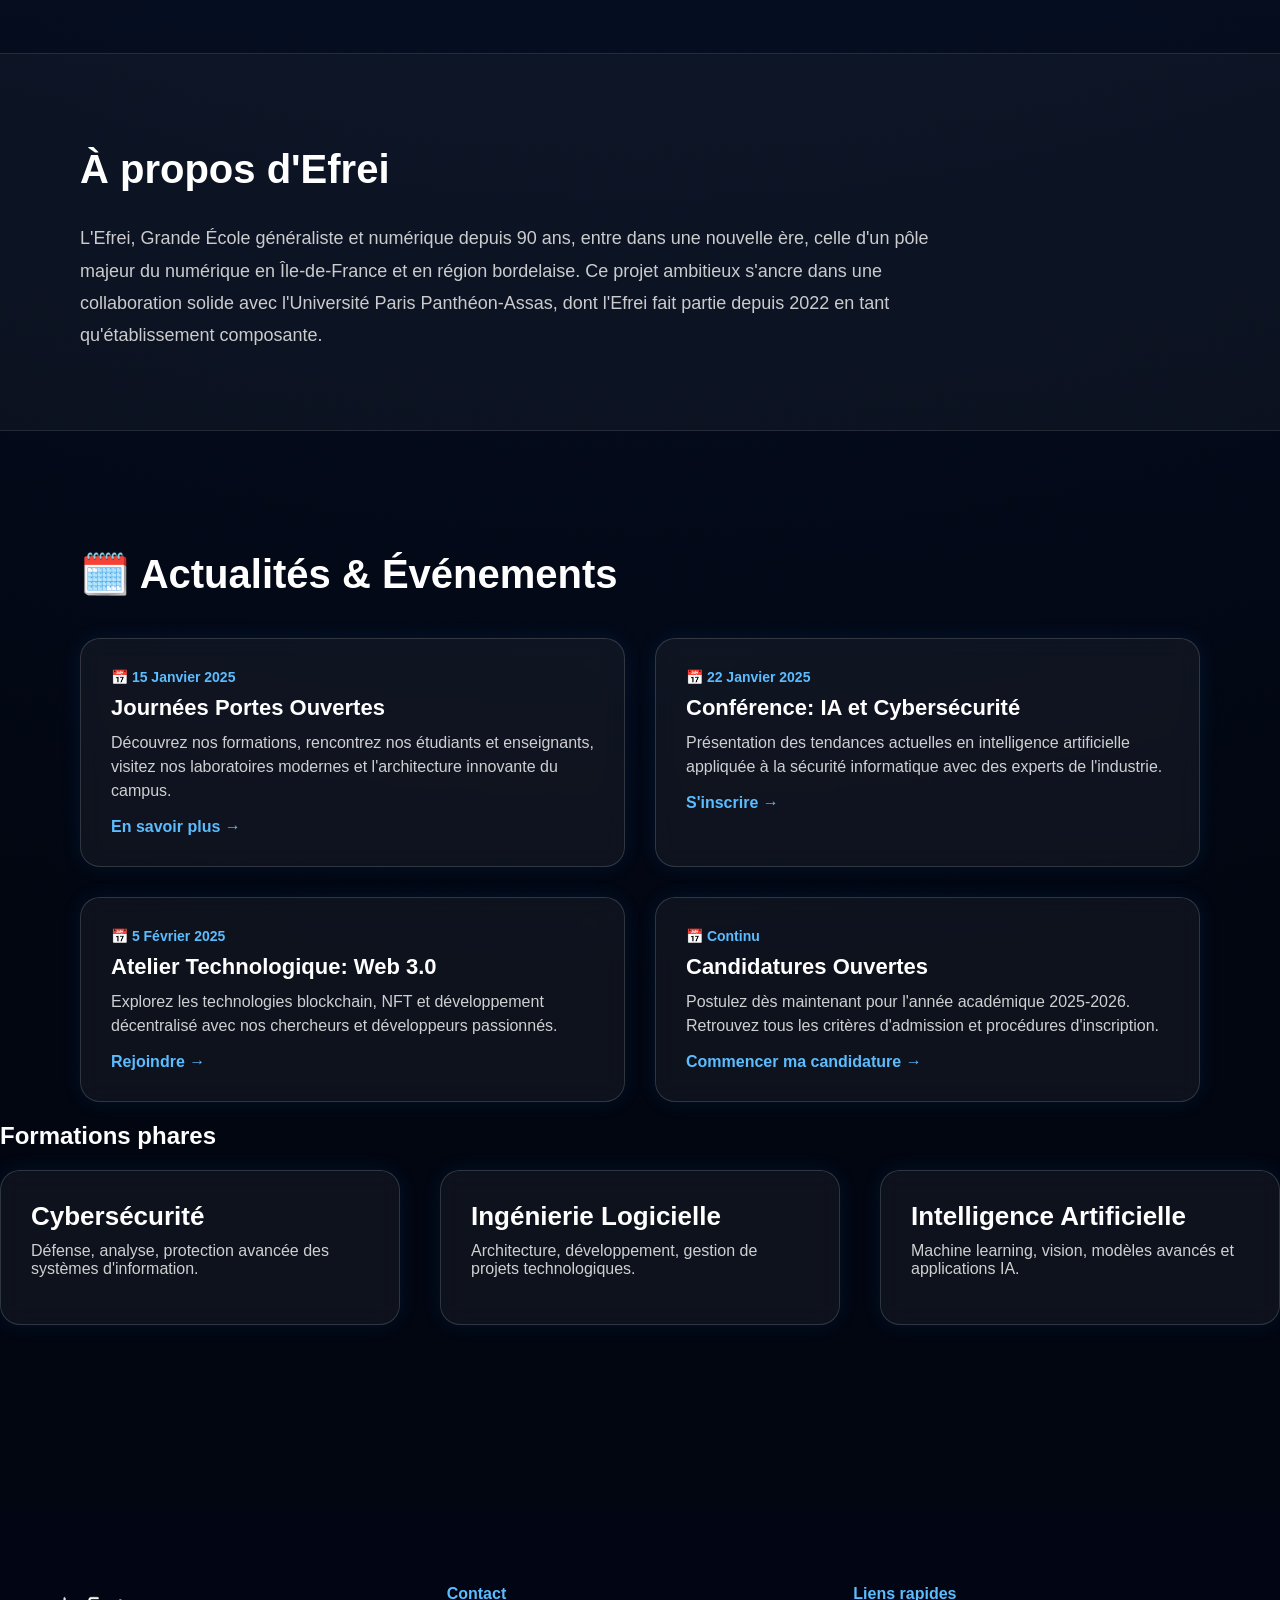
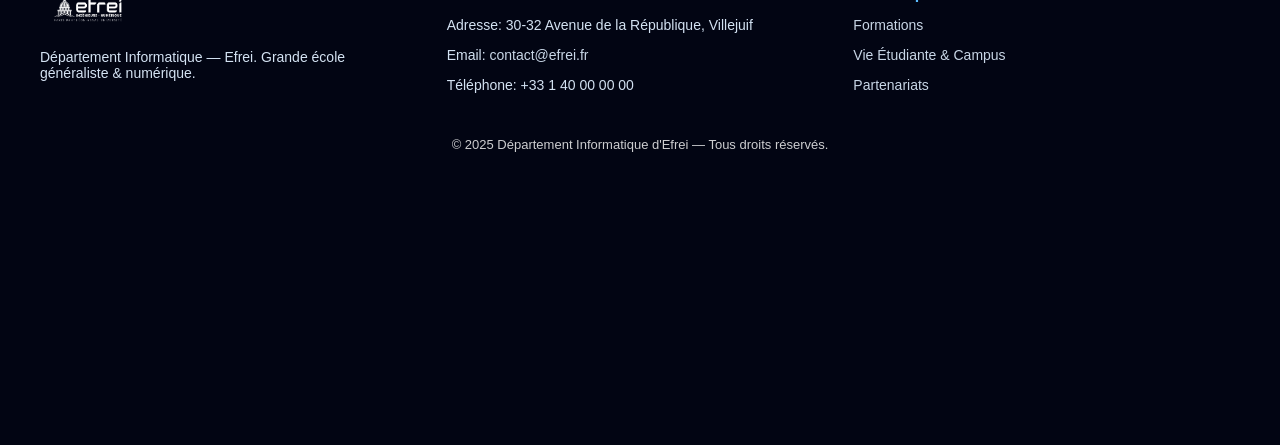
==== commit 48eea03c: "conflit sur les versions des fichier formations.css formations.html et corps_enseignants.html -> ajo" ====
--- a/html/index.html
+++ b/html/index.html
@@ -1,14 +1,12 @@
 <!DOCTYPE html>
 <html lang="fr">
 <head>
-  <meta charset="UTF-8">
-  <meta name="viewport" content="width=device-width, initial-scale=1.0">
-  <title>Département Informatique – Efrei</title>
-  <link rel="stylesheet" href="../css/style.css">
-  <link rel="stylesheet" href="https://cdnjs.cloudflare.com/ajax/libs/font-awesome/6.5.1/css/all.min.css">
-  <script src="../js/script.js" defer></script>
+  <meta charset="UTF-8" />
+  <meta name="viewport" content="width=device-width, initial-scale=1.0" />
+  <title>  Efrei – Département Informatique </title>
+  <link rel="stylesheet" href="../css/index.css" />
+  <script src="index.js"></script>
 </head>
-
 <body>
   <header>
     <div class="logo-container">
@@ -17,164 +15,112 @@
       </a>
     </div>
     <nav>
-      <a href="formations.html">Formations</a>
-      <a href="corps_enseignants.html">Corps Enseignant & Recherche</a>
-      <a href="vie-etudiante.html">Vie étudiante</a>
+      <a href="#formations">Formations</a>
+      <a href="#enseignants">Corps Enseignant & Recherche</a>
+      <a href="vie-etudiante.html">Vie Étudiante & Campus</a>
       <a href="vie-etudiante.html#partnerships">Partenariats & Professionnalisation</a>
-      <a href="contact.html">Contact & Admissions</a>
-      <a href="contact.html">À propos</a>
+      <a href="#contact">Contact & Admissions</a>
     </nav>
   </header>
 
-  <!-- HERO SECTION -->
   <section class="hero">
     <div class="hero-text">
-      <h2>Grande École<br> généraliste & <br>numérique</h2>
-      <h3>Former les ingénieurs et experts du numérique de demain</h3>
+      <h2>Façonner les ingénieurs et experts<br>du numérique de demain</h2>
       <p>Rejoignez un cursus d'excellence en Informatique offrant spécialisations en cybersécurité, IA, ingénierie logicielle et bien d'autres domaines innovants.</p>
-      
-      
 
       <div class="cta">
-        <button class="primary" onclick="location.href='#about'">Commencer l'exploration</button>
+        <button class="primary">Explorer les formations</button>
+        <button class="secondary">Demander info</button>
       </div>
     </div>
 
-    <div class="hero-img">
-      <div class="hero-img-carousel">
-        <div class="hero-slide active">
-          <img src="../img/accueil/campus_1.jpg" alt="Campus Efrei Villejuif - Bâtiment moderne et innovant">
-        </div>
-        <div class="hero-slide">
-          <img src="../img/accueil/campus.png" alt="Campus de Villejuif - Espace moderne et inspirant">
-        </div>
-        <div class="hero-slide">
-          <img src="../img/vie_etudiante/innovation_lab.jpg" alt="Innovation Lab">
-        </div>
-        <div class="hero-slide">
-          <img src="../img/accueil/etu_en_action.jpg" alt="Étudiants en action">
-        </div>
-        <div class="hero-slide">
-          <img src="../img/accueil/cybernight.jpg" alt="CyberNight — Soirée étudiante">
-        </div>
-      </div>
+    <div class="hero-img"></div>
+  </section>
+
+  <!-- CARROUSEL -->
+  <div class="carousel">
+    <div class="carousel-slide active">📸 Campus de Villejuif - Espace moderne et inspirant</div>
+    <div class="carousel-slide">🔬 Laboratoires informatiques équipés des dernières technologies</div>
+    <div class="carousel-slide">👥 Étudiants en action - Projets et collaborations</div>
+    <div class="carousel-slide">🏆 Événements et conférences technologiques</div>
+    <div class="carousel-nav">
+      <span class="carousel-dot active" onclick="currentSlide(0)"></span>
+      <span class="carousel-dot" onclick="currentSlide(1)"></span>
+      <span class="carousel-dot" onclick="currentSlide(2)"></span>
+      <span class="carousel-dot" onclick="currentSlide(3)"></span>
+    </div>
+  </div>
+
+  <section class="stats">
+    <div>
+      <h3>+2 500</h3>
+      <p>Étudiants</p>
+    </div>
+    <div>
+      <h3>30+</h3>
+      <p>Spécialisations</p>
+    </div>
+    <div>
+      <h3>98%</h3>
+      <p>d’insertion professionnelle</p>
     </div>
   </section>
-  
-  
-  <!-- À PROPOS D'EFREI -->
-  <section class="about" id="about">
+
+  <section class="about">
     <h2>À propos d'Efrei</h2>
     <p>L'Efrei, Grande École généraliste et numérique depuis 90 ans, entre dans une nouvelle ère, celle d'un pôle majeur du numérique en Île-de-France et en région bordelaise. Ce projet ambitieux s'ancre dans une collaboration solide avec l'Université Paris Panthéon-Assas, dont l'Efrei fait partie depuis 2022 en tant qu'établissement composante.</p>
-
-    <div class="video-fallback">
-        <a class="fallback-poster" href="https://www.youtube.com/watch?v=vF6k1ht1D8s" target="_blank" rel="noopener noreferrer">
-          <img src="../img/accueil/video_miniature.jpg" alt="Ouvrir la vidéo sur YouTube">
-          <div class="fallback-play">▶ Regarder sur YouTube</div>
-        </a>
-      </div>
-    
-  
   </section>
-
-
 
   <!-- ACTUALITÉS ET ÉVÉNEMENTS -->
   <section class="news">
-    <h2>Actualités & Événements</h2>
+    <h2>🗓️ Actualités & Événements</h2>
     <div class="news-grid">
       <div class="news-card">
         <div class="date">📅 15 Janvier 2025</div>
         <h3>Journées Portes Ouvertes</h3>
         <p>Découvrez nos formations, rencontrez nos étudiants et enseignants, visitez nos laboratoires modernes et l'architecture innovante du campus.</p>
-        <a href="https://www.youtube.com/watch?v=0j5Bmd-zNzo" target="_blank">En savoir plus →</a>
+        <a href="#">En savoir plus →</a>
       </div>
       <div class="news-card">
         <div class="date">📅 22 Janvier 2025</div>
-        <h3>Cybernight</h3>
+        <h3>Conférence: IA et Cybersécurité</h3>
         <p>Présentation des tendances actuelles en intelligence artificielle appliquée à la sécurité informatique avec des experts de l'industrie.</p>
-        <a href="https://youtu.be/vBvgS8VYAAI?si=dSh3vyU7nMYwrxhE" target="_blank">En savoir plus →</a>
+        <a href="#">S'inscrire →</a>
       </div>
       <div class="news-card">
         <div class="date">📅 5 Février 2025</div>
-        <h3>Les métiers de la tech et du numérique | Efrei x Le Figaro Étudiant</h3>
-        <p>Découvrez les opportunités de carrière dans le secteur du numérique avec des professionnels et anciens élèves d'Efrei.</p>
-        <a href="https://youtu.be/w-HIc8Q2GxY?si=WFxqA537R1B3sjKr" target="_blank">En savoir plus →</a>
+        <h3>Atelier Technologique: Web 3.0</h3>
+        <p>Explorez les technologies blockchain, NFT et développement décentralisé avec nos chercheurs et développeurs passionnés.</p>
+        <a href="#">Rejoindre →</a>
       </div>
       <div class="news-card">
         <div class="date">📅 Continu</div>
         <h3>Candidatures Ouvertes</h3>
         <p>Postulez dès maintenant pour l'année académique 2025-2026. Retrouvez tous les critères d'admission et procédures d'inscription.</p>
-        <a href="contact.html">Commencer ma candidature →</a>
+        <a href="#">Commencer ma candidature →</a>
       </div>
     </div>
   </section>
-  
-  <div class="section-separator" aria-hidden="true"></div>
-
-    <!-- EFREI en chiffres -->
-    <section class="stats">
-      <h2>L'EFREI en chiffres</h2>
-
-      <div class="stats-grid">
-        <div class="stat-card">
-          <div class="stat-value">1ère</div>
-          <div class="stat-desc">école privée EESPIG</div>
-        </div>
-
-        <div class="stat-card">
-          <div class="stat-value">+2 500</div>
-          <div class="stat-desc">Étudiants</div>
-        </div>
-
-        <div class="stat-card">
-          <div class="stat-value">30+</div>
-          <div class="stat-desc">Spécialisations</div>
-        </div>
-
-        <div class="stat-card">
-          <div class="stat-value">98%</div>
-          <div class="stat-desc">d’insertion professionnelle</div>
-        </div>
-
-        <div class="stat-card">
-          <div class="stat-value">93</div>
-          <div class="stat-desc">Universités partenaires</div>
-        </div>
+    <h2 id="formations">Formations phares</h2>
+    <div class="cards">
+      <div class="card">
+        <h3>Cybersécurité</h3>
+        <p>Défense, analyse, protection avancée des systèmes d'information.</p>
       </div>
-    </section>
-  
-  
-
-  <!-- SECTION: Trouvez votre formation -->
-  <section class="find-formation">
-    <div class="find-inner">
-      <div class="find-content">
-        <h2>Trouvez votre formation</h2>
-        <p class="find-desc">Trouvez la formation qui correspond à votre profil et à vos envies !</p>
-        <button class="primary" onclick="window.location.href='formations.html'">Voir les formations</button>
+      <div class="card">
+        <h3>Ingénierie Logicielle</h3>
+        <p>Architecture, développement, gestion de projets technologiques.</p>
+      </div>
+      <div class="card">
+        <h3>Intelligence Artificielle</h3>
+        <p>Machine learning, vision, modèles avancés et applications IA.</p>
       </div>
     </div>
   </section>
 
-  <!-- SECTION CONTACT -->
-  <section class="contact">
-    <div class="contact-inner">
-      <div class="contact-text">
-        <h2>Contactez-nous</h2>
-        <p>Des questions sur nos programmes ou le processus d'admission ? Notre équipe est là pour vous aider.</p>
-        <button class="primary" onclick="window.location.href='contact.html'">Demander des informations</button>
-      </div>
-      <div class="contact-image" aria-hidden="true">
-        <img src="../img/accueil/etudiants_souriants.jpg" alt="Étudiants souriants">
-      </div>
-    </div>
-  </section>
+  <div id="contact" style="padding:40px 0 80px;"></div>
 
-  
-
-  <!-- FOOTER -->
-  <footer class="site-footer">
+  <footer class="site-footer" role="contentinfo">
     <div class="footer-inner">
       <div class="col">
         <img src="../img/Logo-Generique-1-251113123328.png" alt="Logo Efrei" style="height:48px;filter:brightness(0) invert(1);">
@@ -182,47 +128,41 @@
       </div>
       <div class="col">
         <h4>Contact</h4>
-        <p>30-32 Avenue de la République, 94800 </p>
-        <p>Villejuif, France</p>
-        <p><a href="mailto:contact@efrei.fr">contact@efrei.fr</a></p>
-        
-        <p>+33 188 289 001</p>
+        <p>Adresse: 30-32 Avenue de la République, Villejuif</p>
+        <p>Email: <a href="mailto:contact@efrei.fr">contact@efrei.fr</a></p>
+        <p>Téléphone: +33 1 40 00 00 00</p>
       </div>
       <div class="col">
         <h4>Liens rapides</h4>
         <p><a href="#formations">Formations</a></p>
-        <p><a href="corps_enseignants.html">Corps enseignants & Recherche</a></p>
-        <p><a href="vie-etudiante.html">Vie Étudiante</a></p>
-        <p><a href="vie-etudiante.html#partnerships">Partenariats & Professionnalisation</a></p>
-        <p><a href="vie-etudiante.html#partnerships">Contact & Admission</a></p>
+        <p><a href="vie-etudiante.html">Vie Étudiante & Campus</a></p>
+        <p><a href="vie-etudiante.html#partnerships">Partenariats</a></p>
       </div>
     </div>
-    
-    <div class="footer-bottom">
-      
-      <p>&copy; 2025 Département Informatique d'Efrei — Tous droits réservés.</p>
-      
-      <a href="https://www.efrei.fr/mentions-legales/" target="_blank" rel="noopener noreferrer">Mentions légales</a>
-      <a href="https://www.efrei.fr/donnees-personnelles/" target="_blank" rel="noopener noreferrer">Données personnelles</a>
-      <a href="https://www.efrei.fr/cookies/" target="_blank" rel="noopener noreferrer">Cookies</a>
-
-      <!-- Liens vers les réseaux sociaux -->
-      <ul class="social-links">
-        <li>
-          <a href="https://www.instagram.com/efrei_paris/" target="_blank" rel="noopener noreferrer">
-          <i class="fab fa-instagram"></i>
-          </a>
-        </li>
-        <li><a href="https://www.linkedin.com/school/efrei/" target="_blank" rel="noopener noreferrer">
-          <i class="fab fa-linkedin"></i></a></li>
-
-        <li><a href="https://www.facebook.com/efrei.paris" target="_blank" rel="noopener noreferrer">
-          <i class="fab fa-facebook"></i>
-          </a>
-        </li>
-      </ul>
-    </div>
+    <div class="footer-bottom">&copy; 2025 Département Informatique d'Efrei — Tous droits réservés.</div>
   </footer>
 
+  <script>
+    let currentSlideIndex = 0;
+    
+    function currentSlide(n) {
+      const slides = document.querySelectorAll('.carousel-slide');
+      const dots = document.querySelectorAll('.carousel-dot');
+      
+      slides.forEach(slide => slide.classList.remove('active'));
+      dots.forEach(dot => dot.classList.remove('active'));
+      
+      slides[n].classList.add('active');
+      dots[n].classList.add('active');
+      currentSlideIndex = n;
+    }
+    
+    // Auto-rotation du carrousel
+    setInterval(() => {
+      const slides = document.querySelectorAll('.carousel-slide');
+      currentSlideIndex = (currentSlideIndex + 1) % slides.length;
+      currentSlide(currentSlideIndex);
+    }, 1000);
+  </script>
 </body>
 </html>
--- a/css/index.css
+++ b/css/index.css
@@ -0,0 +1,388 @@
+
+    body {
+      margin: 0;
+      font-family: 'Segoe UI', sans-serif;
+      background: radial-gradient(circle at top, #0a1a3a, #020611 70%);
+      color: white;
+      overflow-x: hidden;
+    }
+
+    header {
+      display: flex;
+      justify-content: space-between;
+      align-items: center;
+      padding: 10px 50px;
+      background: rgba(255, 255, 255, 0.05);
+      backdrop-filter: blur(15px);
+      border-bottom: 1px solid rgba(255, 255, 255, 0.1);
+    }
+
+    .logo-container {
+      display: flex;
+      align-items: center;
+      gap: 20px;
+    }
+
+    .logo-container img {
+      height: 80px;
+      width: auto;
+      filter: brightness(0) invert(1);
+    }
+    .logo-container a {
+      display: inline-block;
+    }
+
+    header h1 {
+      font-size: 28px;
+      font-weight: 600;
+      letter-spacing: 1px;
+      margin: 0;
+      display: flex;
+      flex-direction: column;
+      gap: 5px;
+    }
+
+    header .subtitle {
+      font-size: 12px;
+      opacity: 0.7;
+      font-weight: 400;
+      letter-spacing: 0.5px;
+    }
+
+    nav a {
+      color: white;
+      margin-left: 30px;
+      text-decoration: none;
+      font-weight: 500;
+      transition: 0.3s;
+    }
+
+    nav a:hover {
+      color: #5bbdff;
+    }
+
+    /* HERO */
+    .hero {
+      display: flex;
+      justify-content: space-between;
+      align-items: center;
+      padding: 120px 80px;
+    }
+
+    .hero-text {
+      max-width: 45%;
+    }
+
+    .hero-text h2 {
+      font-size: 48px;
+      line-height: 1.2;
+      font-weight: 700;
+    }
+
+    .hero-text p {
+      margin-top: 20px;
+      font-size: 18px;
+      opacity: 0.8;
+    }
+
+    .cta {
+      margin-top: 40px;
+      display: flex;
+      gap: 20px;
+    }
+
+    .cta button {
+      padding: 15px 30px;
+      border-radius: 50px;
+      cursor: pointer;
+      font-size: 16px;
+      border: none;
+      transition: 0.3s;
+      font-weight: 600;
+    }
+
+    .cta .primary {
+      background: linear-gradient(135deg, #3fa4ff, #176bff);
+      color: white;
+      box-shadow: 0 0 20px rgba(50, 150, 255, 0.5);
+    }
+
+    .cta .primary:hover {
+      transform: scale(1.05);
+    }
+
+    .cta .secondary {
+      background: rgba(255, 255, 255, 0.1);
+      backdrop-filter: blur(10px);
+      color: white;
+      border: 1px solid rgba(255, 255, 255, 0.2);
+    }
+
+    .hero-img {
+      width: 600px;
+      height: 400px;
+      background: rgba(255, 255, 255, 0.08);
+      border-radius: 25px;
+      backdrop-filter: blur(20px);
+      border: 1px solid rgba(255, 255, 255, 0.2);
+      box-shadow: 0 0 40px rgba(0, 150, 255, 0.25);
+    }
+
+    /* STATS */
+    .stats {
+      margin-top: 80px;
+      display: flex;
+      justify-content: center;
+      gap: 60px;
+      text-align: center;
+    }
+
+    .stats div {
+      padding: 30px 50px;
+      background: rgba(255, 255, 255, 0.05);
+      border-radius: 20px;
+      border: 1px solid rgba(255, 255, 255, 0.15);
+      backdrop-filter: blur(12px);
+      box-shadow: 0 0 20px rgba(0, 150, 255, 0.15);
+    }
+
+    .stats div h3 {
+      font-size: 32px;
+      margin: 0;
+    }
+
+    .stats div p {
+      opacity: 0.8;
+      margin-top: 10px;
+    }
+
+    /* FORMATIONS */
+    .formations {
+      margin-top: 120px;
+      padding: 0 80px;
+    }
+
+    .formations h2 {
+      font-size: 40px;
+      margin-bottom: 40px;
+    }
+
+    .cards {
+      display: grid;
+      grid-template-columns: repeat(3, 1fr);
+      gap: 40px;
+    }
+
+    .card {
+      background: rgba(255, 255, 255, 0.05);
+      padding: 30px;
+      border-radius: 20px;
+      border: 1px solid rgba(255, 255, 255, 0.15);
+      backdrop-filter: blur(12px);
+      transition: 0.3s;
+      box-shadow: 0 0 20px rgba(0, 150, 255, 0.1);
+    }
+
+    .card:hover {
+      transform: translateY(-8px);
+      box-shadow: 0 0 30px rgba(0, 150, 255, 0.25);
+    }
+
+    .card h3 {
+      margin: 0;
+      font-size: 26px;
+    }
+
+    .card p {
+      opacity: 0.8;
+      margin-top: 10px;
+    }
+
+    /* À PROPOS */
+    .about {
+      margin-top: 120px;
+      padding: 60px 80px;
+      background: rgba(255, 255, 255, 0.03);
+      border-top: 1px solid rgba(255, 255, 255, 0.1);
+      border-bottom: 1px solid rgba(255, 255, 255, 0.1);
+    }
+
+    .about h2 {
+      font-size: 40px;
+      margin-bottom: 30px;
+      font-weight: 700;
+    }
+
+    .about p {
+      font-size: 18px;
+      line-height: 1.8;
+      opacity: 0.9;
+      max-width: 900px;
+      color: #e0e0e0;
+    }
+
+    /* CARROUSEL */
+    .carousel {
+      position: relative;
+      width: 100%;
+      height: 500px;
+      margin-bottom: 60px;
+      background: rgba(255, 255, 255, 0.08);
+      border-radius: 20px;
+      overflow: hidden;
+      border: 1px solid rgba(255, 255, 255, 0.15);
+    }
+
+    .carousel-slide {
+      display: none;
+      width: 100%;
+      height: 100%;
+      background: linear-gradient(135deg, rgba(63, 164, 255, 0.3), rgba(23, 107, 255, 0.3));
+      justify-content: center;
+      align-items: center;
+      font-size: 24px;
+      position: relative;
+    }
+
+    .carousel-slide.active {
+      display: flex;
+    }
+
+    .carousel-nav {
+      position: absolute;
+      bottom: 20px;
+      left: 50%;
+      transform: translateX(-50%);
+      display: flex;
+      gap: 10px;
+      z-index: 10;
+    }
+
+    .carousel-dot {
+      width: 12px;
+      height: 12px;
+      border-radius: 50%;
+      background: rgba(255, 255, 255, 0.4);
+      cursor: pointer;
+      transition: 0.3s;
+    }
+
+    .carousel-dot.active {
+      background: #5bbdff;
+    }
+
+    /* ACTUALITÉS */
+    .news {
+      margin-top: 120px;
+      padding: 0 80px;
+    }
+
+    .news h2 {
+      font-size: 40px;
+      margin-bottom: 40px;
+    }
+
+    .news-grid {
+      display: grid;
+      grid-template-columns: repeat(2, 1fr);
+      gap: 30px;
+    }
+
+    .news-card {
+      background: rgba(255, 255, 255, 0.05);
+      padding: 30px;
+      border-radius: 20px;
+      border: 1px solid rgba(255, 255, 255, 0.15);
+      backdrop-filter: blur(12px);
+      transition: 0.3s;
+      box-shadow: 0 0 20px rgba(0, 150, 255, 0.1);
+    }
+
+    .news-card:hover {
+      transform: translateY(-8px);
+      box-shadow: 0 0 30px rgba(0, 150, 255, 0.25);
+    }
+
+    .news-card .date {
+      color: #5bbdff;
+      font-weight: 600;
+      font-size: 14px;
+      margin-bottom: 10px;
+    }
+
+    .news-card h3 {
+      font-size: 22px;
+      margin: 0 0 10px 0;
+    }
+
+    .news-card p {
+      opacity: 0.8;
+      margin: 0 0 15px 0;
+      line-height: 1.5;
+    }
+
+    .news-card a {
+      color: #5bbdff;
+      text-decoration: none;
+      font-weight: 600;
+      transition: 0.3s;
+    }
+
+    .news-card a:hover {
+      color: #3fa4ff;
+    }
+    /* FOOTER */
+    .site-footer {
+      background-image: url('https://www.efrei.fr/wp-content/uploads/2025/08/dome.svg');
+      background-repeat: no-repeat;
+      background-size: contain;
+      background-position: top center;
+      min-height: 420px;
+      padding: 80px 20px 40px 20px;
+      color: white;
+      margin-top: 60px;
+      position: relative;
+    }
+
+    .site-footer::before {
+      content: '';
+      position: absolute;
+      inset: 0;
+      background: rgba(2,6,20,0.6);
+      pointer-events: none;
+    }
+
+    .site-footer .footer-inner {
+      position: relative;
+      max-width: 1200px;
+      margin: 0 auto;
+      display: flex;
+      justify-content: space-between;
+      gap: 20px;
+      flex-wrap: wrap;
+      z-index: 1;
+    }
+
+    .site-footer .col {
+      flex: 1 1 220px;
+    }
+
+    .site-footer h4 {
+      margin: 0 0 12px 0;
+      color: #5bbdff;
+    }
+
+    .site-footer p, .site-footer a {
+      color: #dfeefe;
+      opacity: 0.95;
+      font-size: 14px;
+      text-decoration: none;
+    }
+
+    .site-footer .footer-bottom {
+      margin-top: 30px;
+      text-align: center;
+      font-size: 13px;
+      opacity: 0.8;
+      z-index: 1;
+    }
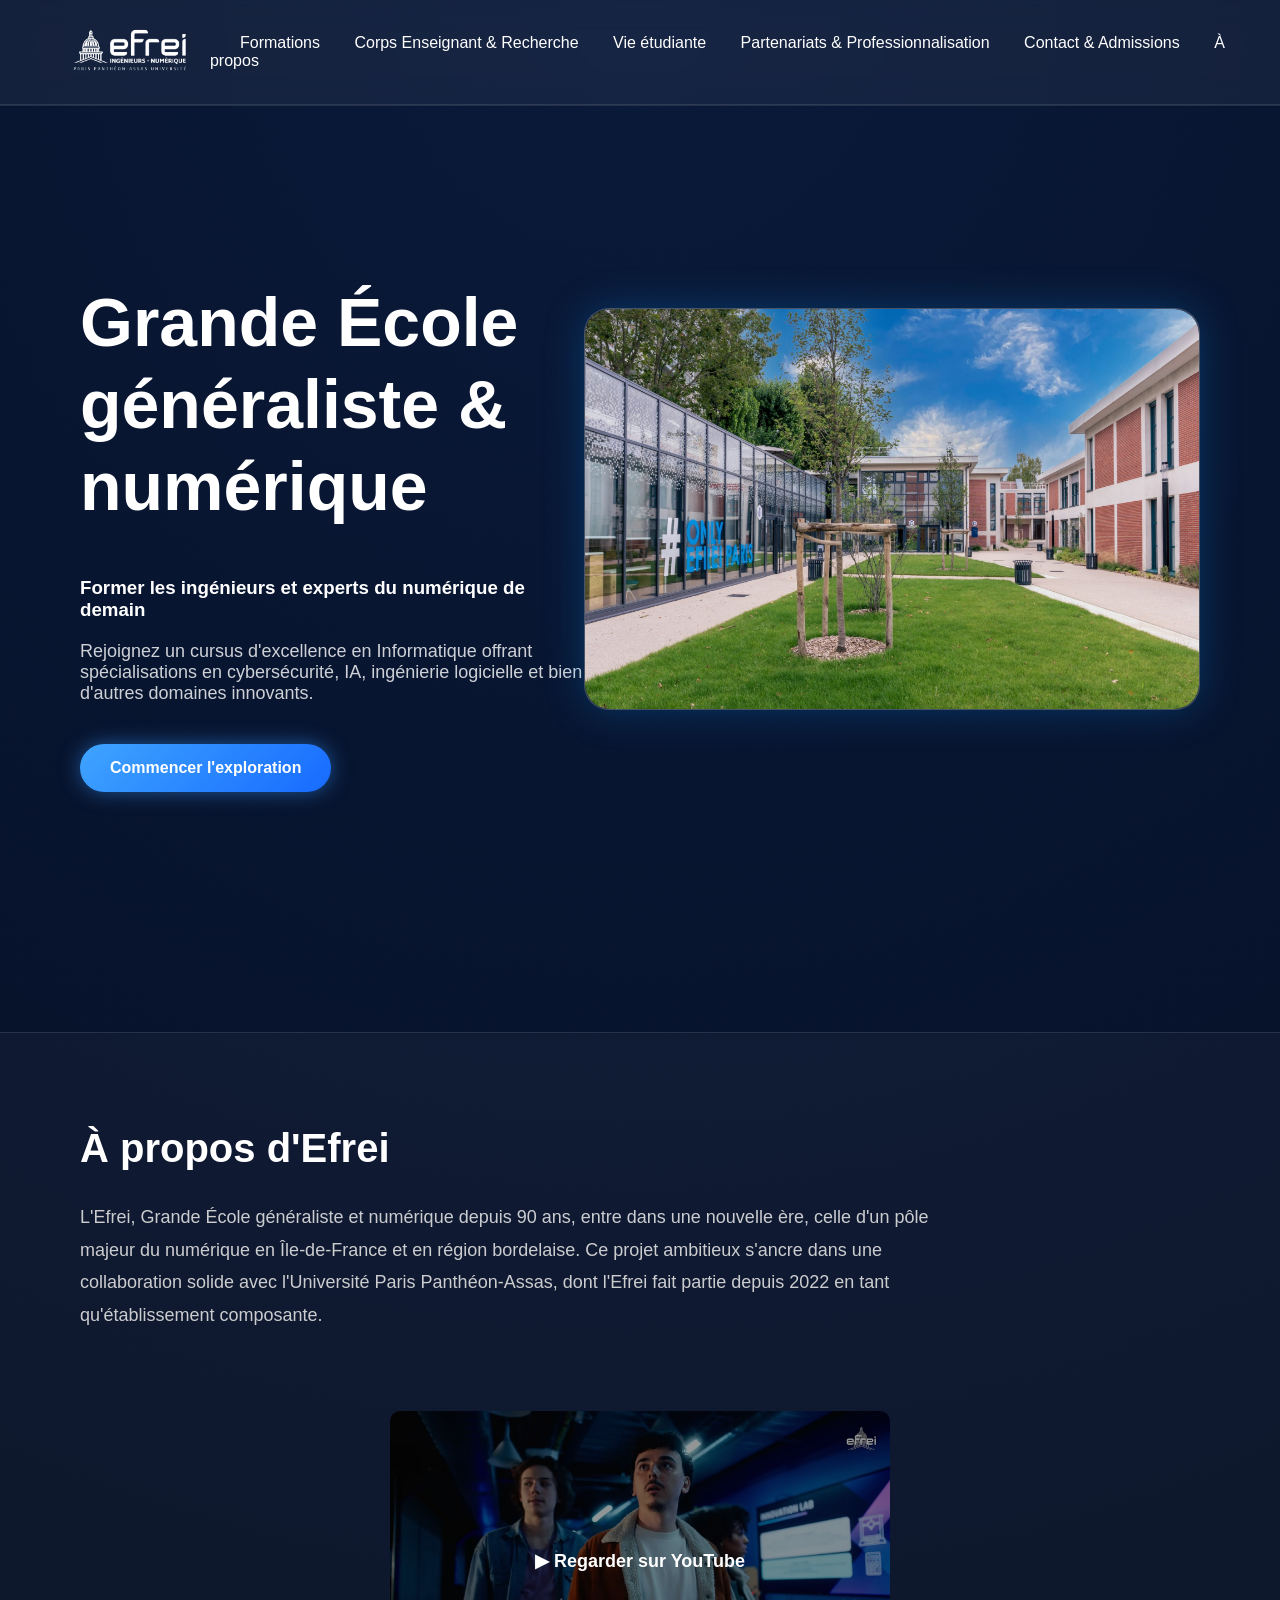
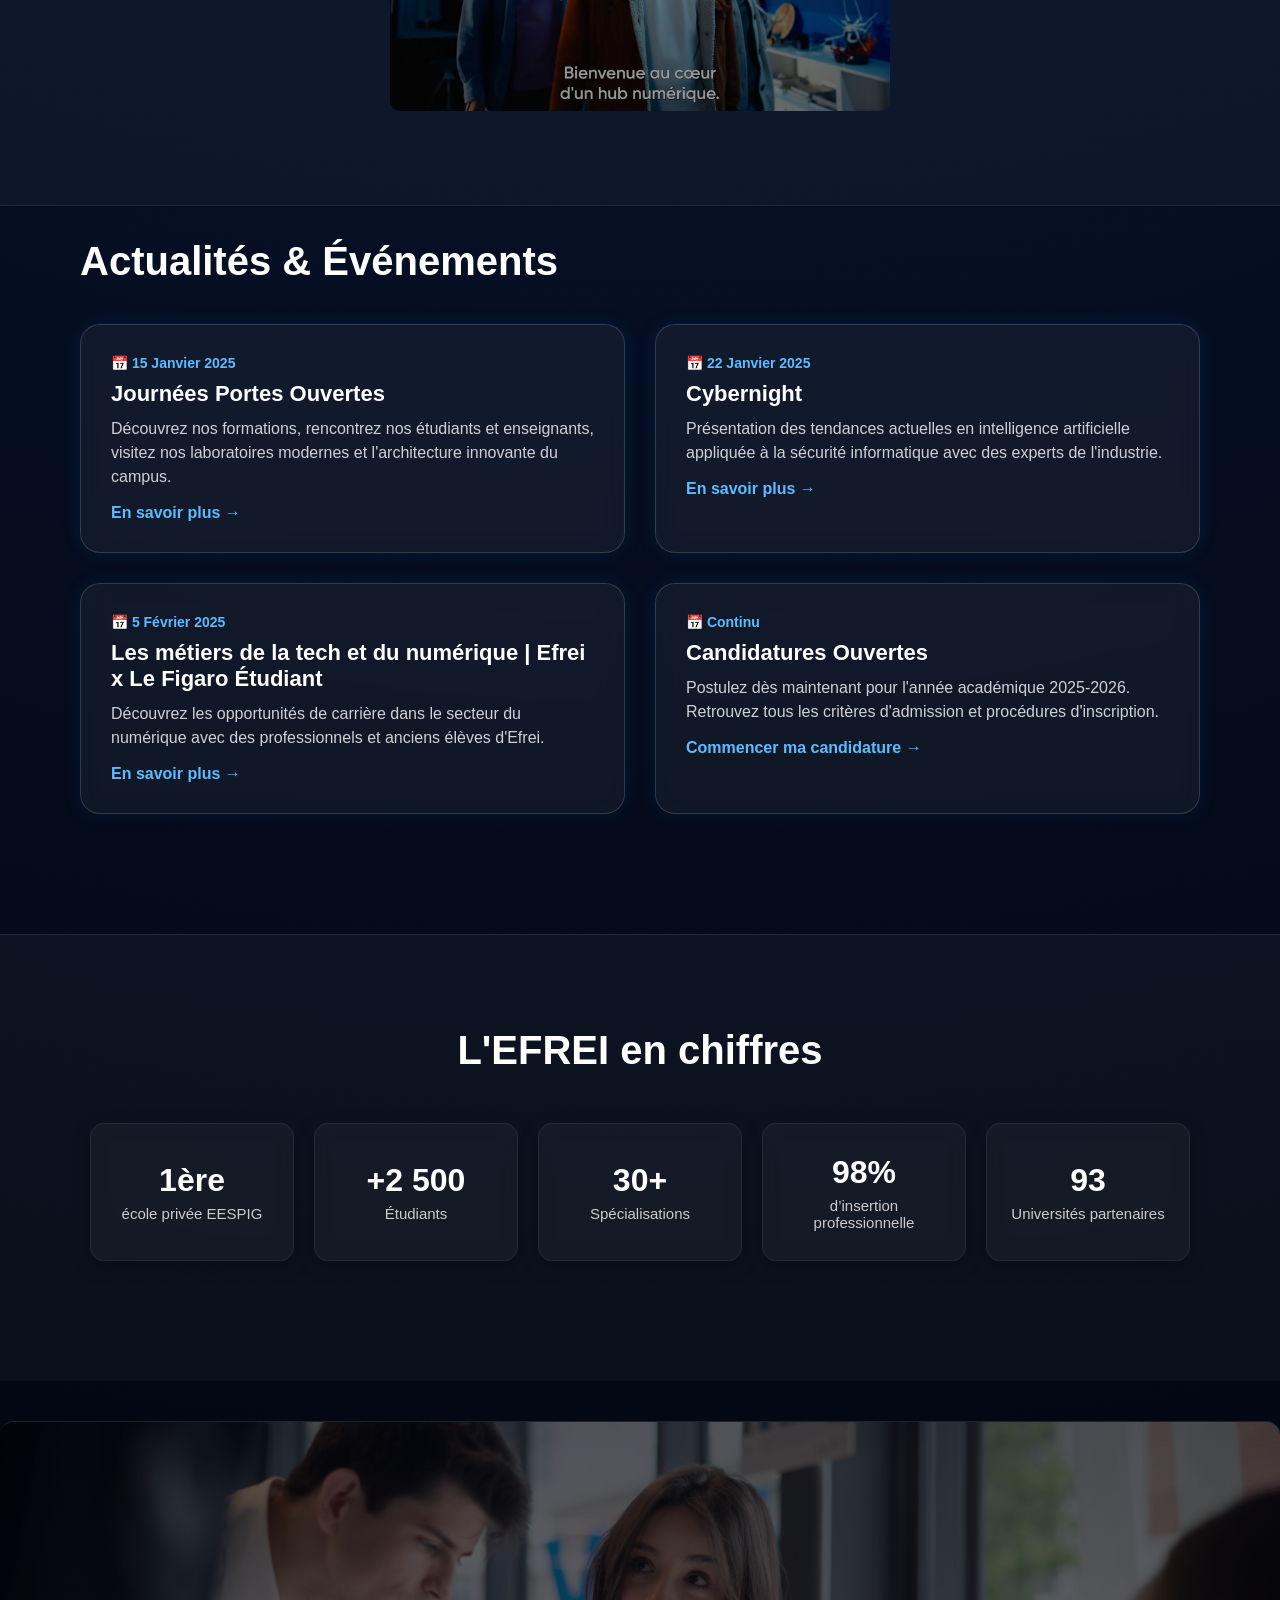
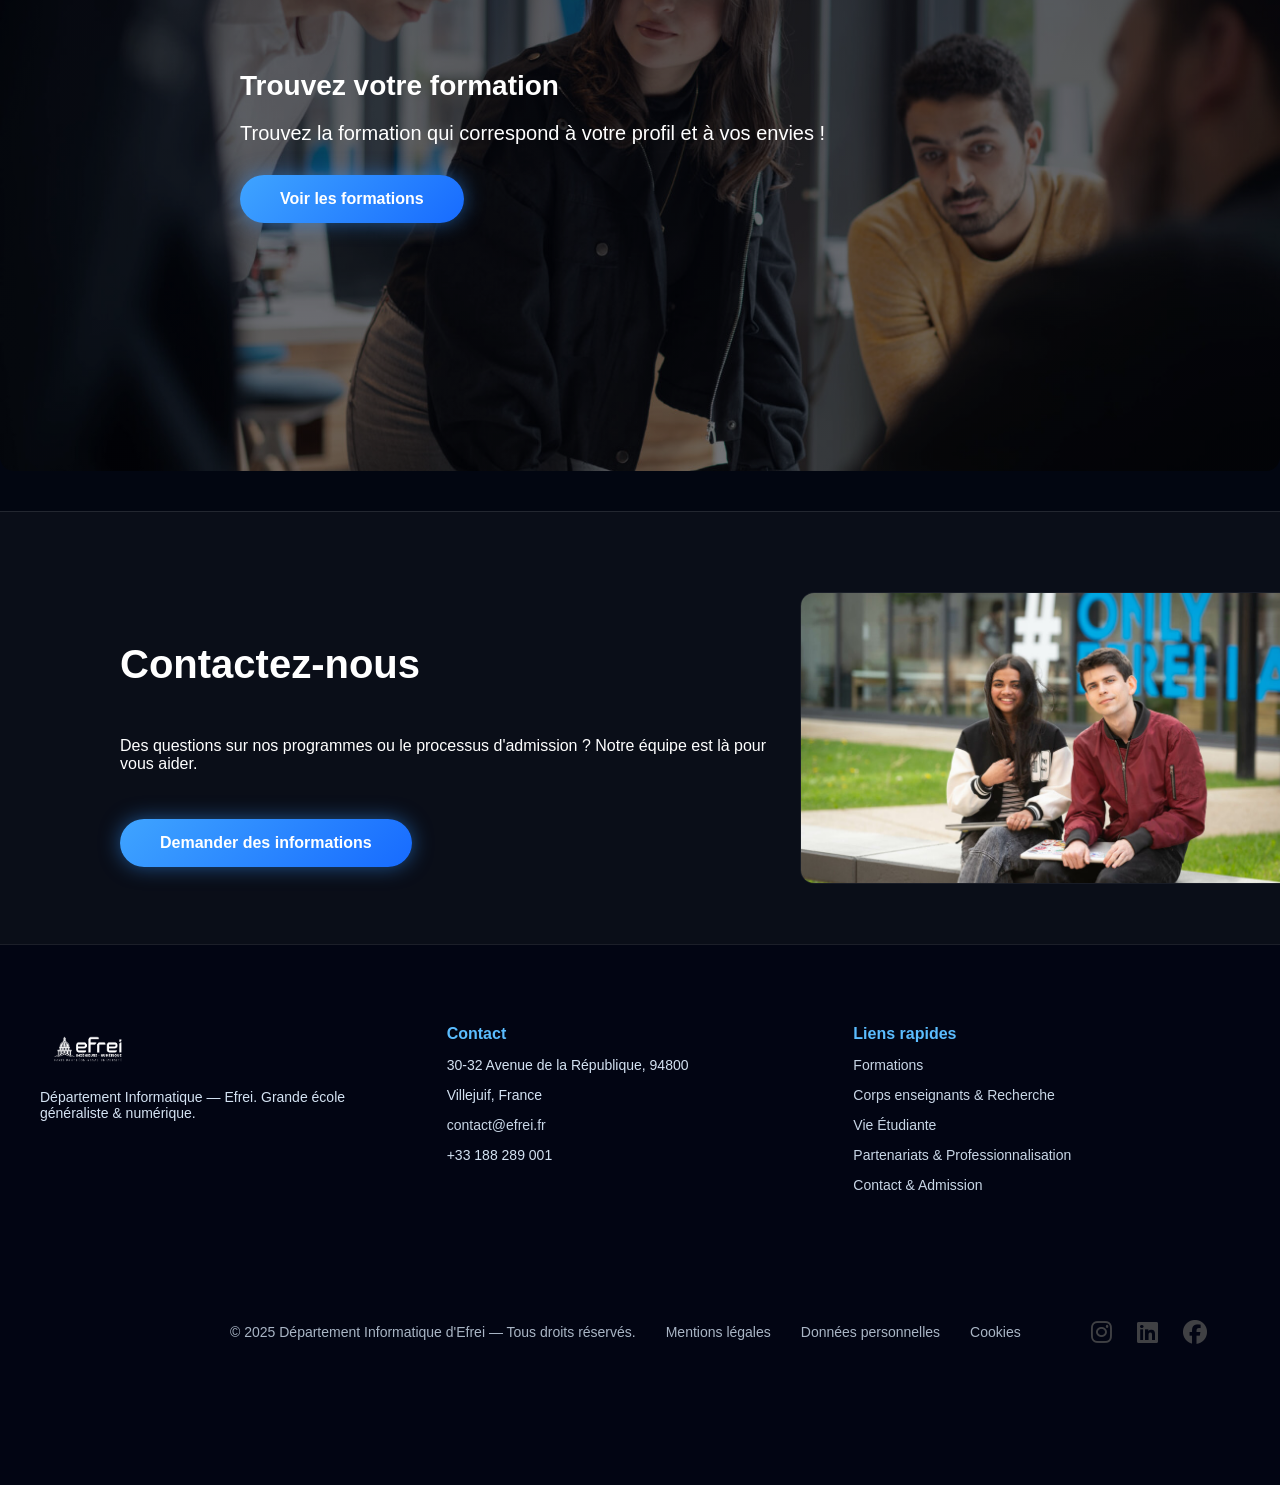
==== commit 807e7d70: "Merge réussi : intégration de l'accueil et vie étudiante avec conservation des pages formations" ====
--- a/html/index.html
+++ b/html/index.html
@@ -1,12 +1,14 @@
 <!DOCTYPE html>
 <html lang="fr">
 <head>
-  <meta charset="UTF-8" />
-  <meta name="viewport" content="width=device-width, initial-scale=1.0" />
-  <title>  Efrei – Département Informatique </title>
-  <link rel="stylesheet" href="../css/index.css" />
-  <script src="index.js"></script>
+  <meta charset="UTF-8">
+  <meta name="viewport" content="width=device-width, initial-scale=1.0">
+  <title>Département Informatique – Efrei</title>
+  <link rel="stylesheet" href="../css/style.css">
+  <link rel="stylesheet" href="https://cdnjs.cloudflare.com/ajax/libs/font-awesome/6.5.1/css/all.min.css">
+  <script src="../js/script.js" defer></script>
 </head>
+
 <body>
   <header>
     <div class="logo-container">
@@ -15,112 +17,164 @@
       </a>
     </div>
     <nav>
-      <a href="#formations">Formations</a>
-      <a href="#enseignants">Corps Enseignant & Recherche</a>
-      <a href="vie-etudiante.html">Vie Étudiante & Campus</a>
+      <a href="formations.html">Formations</a>
+      <a href="corps_enseignants.html">Corps Enseignant & Recherche</a>
+      <a href="vie-etudiante.html">Vie étudiante</a>
       <a href="vie-etudiante.html#partnerships">Partenariats & Professionnalisation</a>
-      <a href="#contact">Contact & Admissions</a>
+      <a href="contact.html">Contact & Admissions</a>
+      <a href="contact.html">À propos</a>
     </nav>
   </header>
 
+  <!-- HERO SECTION -->
   <section class="hero">
     <div class="hero-text">
-      <h2>Façonner les ingénieurs et experts<br>du numérique de demain</h2>
+      <h2>Grande École<br> généraliste & <br>numérique</h2>
+      <h3>Former les ingénieurs et experts du numérique de demain</h3>
       <p>Rejoignez un cursus d'excellence en Informatique offrant spécialisations en cybersécurité, IA, ingénierie logicielle et bien d'autres domaines innovants.</p>
+      
+      
 
       <div class="cta">
-        <button class="primary">Explorer les formations</button>
-        <button class="secondary">Demander info</button>
-      </div>
-    </div>
-
-    <div class="hero-img"></div>
-  </section>
-
-  <!-- CARROUSEL -->
-  <div class="carousel">
-    <div class="carousel-slide active">📸 Campus de Villejuif - Espace moderne et inspirant</div>
-    <div class="carousel-slide">🔬 Laboratoires informatiques équipés des dernières technologies</div>
-    <div class="carousel-slide">👥 Étudiants en action - Projets et collaborations</div>
-    <div class="carousel-slide">🏆 Événements et conférences technologiques</div>
-    <div class="carousel-nav">
-      <span class="carousel-dot active" onclick="currentSlide(0)"></span>
-      <span class="carousel-dot" onclick="currentSlide(1)"></span>
-      <span class="carousel-dot" onclick="currentSlide(2)"></span>
-      <span class="carousel-dot" onclick="currentSlide(3)"></span>
-    </div>
-  </div>
-
-  <section class="stats">
-    <div>
-      <h3>+2 500</h3>
-      <p>Étudiants</p>
-    </div>
-    <div>
-      <h3>30+</h3>
-      <p>Spécialisations</p>
-    </div>
-    <div>
-      <h3>98%</h3>
-      <p>d’insertion professionnelle</p>
-    </div>
-  </section>
-
-  <section class="about">
+        <button class="primary" onclick="location.href='#about'">Commencer l'exploration</button>
+      </div>
+    </div>
+
+    <div class="hero-img">
+      <div class="hero-img-carousel">
+        <div class="hero-slide active">
+          <img src="../img/accueil/campus_1.jpg" alt="Campus Efrei Villejuif - Bâtiment moderne et innovant">
+        </div>
+        <div class="hero-slide">
+          <img src="../img/accueil/campus.png" alt="Campus de Villejuif - Espace moderne et inspirant">
+        </div>
+        <div class="hero-slide">
+          <img src="../img/vie_etudiante/innovation_lab.jpg" alt="Innovation Lab">
+        </div>
+        <div class="hero-slide">
+          <img src="../img/accueil/etu_en_action.jpg" alt="Étudiants en action">
+        </div>
+        <div class="hero-slide">
+          <img src="../img/accueil/cybernight.jpg" alt="CyberNight — Soirée étudiante">
+        </div>
+      </div>
+    </div>
+  </section>
+  
+  
+  <!-- À PROPOS D'EFREI -->
+  <section class="about" id="about">
     <h2>À propos d'Efrei</h2>
     <p>L'Efrei, Grande École généraliste et numérique depuis 90 ans, entre dans une nouvelle ère, celle d'un pôle majeur du numérique en Île-de-France et en région bordelaise. Ce projet ambitieux s'ancre dans une collaboration solide avec l'Université Paris Panthéon-Assas, dont l'Efrei fait partie depuis 2022 en tant qu'établissement composante.</p>
-  </section>
+
+    <div class="video-fallback">
+        <a class="fallback-poster" href="https://www.youtube.com/watch?v=vF6k1ht1D8s" target="_blank" rel="noopener noreferrer">
+          <img src="../img/accueil/video_miniature.jpg" alt="Ouvrir la vidéo sur YouTube">
+          <div class="fallback-play">▶ Regarder sur YouTube</div>
+        </a>
+      </div>
+    
+  
+  </section>
+
+
 
   <!-- ACTUALITÉS ET ÉVÉNEMENTS -->
   <section class="news">
-    <h2>🗓️ Actualités & Événements</h2>
+    <h2>Actualités & Événements</h2>
     <div class="news-grid">
       <div class="news-card">
         <div class="date">📅 15 Janvier 2025</div>
         <h3>Journées Portes Ouvertes</h3>
         <p>Découvrez nos formations, rencontrez nos étudiants et enseignants, visitez nos laboratoires modernes et l'architecture innovante du campus.</p>
-        <a href="#">En savoir plus →</a>
+        <a href="https://www.youtube.com/watch?v=0j5Bmd-zNzo" target="_blank">En savoir plus →</a>
       </div>
       <div class="news-card">
         <div class="date">📅 22 Janvier 2025</div>
-        <h3>Conférence: IA et Cybersécurité</h3>
+        <h3>Cybernight</h3>
         <p>Présentation des tendances actuelles en intelligence artificielle appliquée à la sécurité informatique avec des experts de l'industrie.</p>
-        <a href="#">S'inscrire →</a>
+        <a href="https://youtu.be/vBvgS8VYAAI?si=dSh3vyU7nMYwrxhE" target="_blank">En savoir plus →</a>
       </div>
       <div class="news-card">
         <div class="date">📅 5 Février 2025</div>
-        <h3>Atelier Technologique: Web 3.0</h3>
-        <p>Explorez les technologies blockchain, NFT et développement décentralisé avec nos chercheurs et développeurs passionnés.</p>
-        <a href="#">Rejoindre →</a>
+        <h3>Les métiers de la tech et du numérique | Efrei x Le Figaro Étudiant</h3>
+        <p>Découvrez les opportunités de carrière dans le secteur du numérique avec des professionnels et anciens élèves d'Efrei.</p>
+        <a href="https://youtu.be/w-HIc8Q2GxY?si=WFxqA537R1B3sjKr" target="_blank">En savoir plus →</a>
       </div>
       <div class="news-card">
         <div class="date">📅 Continu</div>
         <h3>Candidatures Ouvertes</h3>
         <p>Postulez dès maintenant pour l'année académique 2025-2026. Retrouvez tous les critères d'admission et procédures d'inscription.</p>
-        <a href="#">Commencer ma candidature →</a>
-      </div>
-    </div>
-  </section>
-    <h2 id="formations">Formations phares</h2>
-    <div class="cards">
-      <div class="card">
-        <h3>Cybersécurité</h3>
-        <p>Défense, analyse, protection avancée des systèmes d'information.</p>
-      </div>
-      <div class="card">
-        <h3>Ingénierie Logicielle</h3>
-        <p>Architecture, développement, gestion de projets technologiques.</p>
-      </div>
-      <div class="card">
-        <h3>Intelligence Artificielle</h3>
-        <p>Machine learning, vision, modèles avancés et applications IA.</p>
-      </div>
-    </div>
-  </section>
-
-  <div id="contact" style="padding:40px 0 80px;"></div>
-
-  <footer class="site-footer" role="contentinfo">
+        <a href="contact.html">Commencer ma candidature →</a>
+      </div>
+    </div>
+  </section>
+  
+  <div class="section-separator" aria-hidden="true"></div>
+
+    <!-- EFREI en chiffres -->
+    <section class="stats">
+      <h2>L'EFREI en chiffres</h2>
+
+      <div class="stats-grid">
+        <div class="stat-card">
+          <div class="stat-value">1ère</div>
+          <div class="stat-desc">école privée EESPIG</div>
+        </div>
+
+        <div class="stat-card">
+          <div class="stat-value">+2 500</div>
+          <div class="stat-desc">Étudiants</div>
+        </div>
+
+        <div class="stat-card">
+          <div class="stat-value">30+</div>
+          <div class="stat-desc">Spécialisations</div>
+        </div>
+
+        <div class="stat-card">
+          <div class="stat-value">98%</div>
+          <div class="stat-desc">d’insertion professionnelle</div>
+        </div>
+
+        <div class="stat-card">
+          <div class="stat-value">93</div>
+          <div class="stat-desc">Universités partenaires</div>
+        </div>
+      </div>
+    </section>
+  
+  
+
+  <!-- SECTION: Trouvez votre formation -->
+  <section class="find-formation">
+    <div class="find-inner">
+      <div class="find-content">
+        <h2>Trouvez votre formation</h2>
+        <p class="find-desc">Trouvez la formation qui correspond à votre profil et à vos envies !</p>
+        <button class="primary" onclick="window.location.href='formations.html'">Voir les formations</button>
+      </div>
+    </div>
+  </section>
+
+  <!-- SECTION CONTACT -->
+  <section class="contact">
+    <div class="contact-inner">
+      <div class="contact-text">
+        <h2>Contactez-nous</h2>
+        <p>Des questions sur nos programmes ou le processus d'admission ? Notre équipe est là pour vous aider.</p>
+        <button class="primary" onclick="window.location.href='contact.html'">Demander des informations</button>
+      </div>
+      <div class="contact-image" aria-hidden="true">
+        <img src="../img/accueil/etudiants_souriants.jpg" alt="Étudiants souriants">
+      </div>
+    </div>
+  </section>
+
+  
+
+  <!-- FOOTER -->
+  <footer class="site-footer">
     <div class="footer-inner">
       <div class="col">
         <img src="../img/Logo-Generique-1-251113123328.png" alt="Logo Efrei" style="height:48px;filter:brightness(0) invert(1);">
@@ -128,41 +182,47 @@
       </div>
       <div class="col">
         <h4>Contact</h4>
-        <p>Adresse: 30-32 Avenue de la République, Villejuif</p>
-        <p>Email: <a href="mailto:contact@efrei.fr">contact@efrei.fr</a></p>
-        <p>Téléphone: +33 1 40 00 00 00</p>
+        <p>30-32 Avenue de la République, 94800 </p>
+        <p>Villejuif, France</p>
+        <p><a href="mailto:contact@efrei.fr">contact@efrei.fr</a></p>
+        
+        <p>+33 188 289 001</p>
       </div>
       <div class="col">
         <h4>Liens rapides</h4>
         <p><a href="#formations">Formations</a></p>
-        <p><a href="vie-etudiante.html">Vie Étudiante & Campus</a></p>
-        <p><a href="vie-etudiante.html#partnerships">Partenariats</a></p>
-      </div>
-    </div>
-    <div class="footer-bottom">&copy; 2025 Département Informatique d'Efrei — Tous droits réservés.</div>
+        <p><a href="corps_enseignants.html">Corps enseignants & Recherche</a></p>
+        <p><a href="vie-etudiante.html">Vie Étudiante</a></p>
+        <p><a href="vie-etudiante.html#partnerships">Partenariats & Professionnalisation</a></p>
+        <p><a href="vie-etudiante.html#partnerships">Contact & Admission</a></p>
+      </div>
+    </div>
+    
+    <div class="footer-bottom">
+      
+      <p>&copy; 2025 Département Informatique d'Efrei — Tous droits réservés.</p>
+      
+      <a href="https://www.efrei.fr/mentions-legales/" target="_blank" rel="noopener noreferrer">Mentions légales</a>
+      <a href="https://www.efrei.fr/donnees-personnelles/" target="_blank" rel="noopener noreferrer">Données personnelles</a>
+      <a href="https://www.efrei.fr/cookies/" target="_blank" rel="noopener noreferrer">Cookies</a>
+
+      <!-- Liens vers les réseaux sociaux -->
+      <ul class="social-links">
+        <li>
+          <a href="https://www.instagram.com/efrei_paris/" target="_blank" rel="noopener noreferrer">
+          <i class="fab fa-instagram"></i>
+          </a>
+        </li>
+        <li><a href="https://www.linkedin.com/school/efrei/" target="_blank" rel="noopener noreferrer">
+          <i class="fab fa-linkedin"></i></a></li>
+
+        <li><a href="https://www.facebook.com/efrei.paris" target="_blank" rel="noopener noreferrer">
+          <i class="fab fa-facebook"></i>
+          </a>
+        </li>
+      </ul>
+    </div>
   </footer>
 
-  <script>
-    let currentSlideIndex = 0;
-    
-    function currentSlide(n) {
-      const slides = document.querySelectorAll('.carousel-slide');
-      const dots = document.querySelectorAll('.carousel-dot');
-      
-      slides.forEach(slide => slide.classList.remove('active'));
-      dots.forEach(dot => dot.classList.remove('active'));
-      
-      slides[n].classList.add('active');
-      dots[n].classList.add('active');
-      currentSlideIndex = n;
-    }
-    
-    // Auto-rotation du carrousel
-    setInterval(() => {
-      const slides = document.querySelectorAll('.carousel-slide');
-      currentSlideIndex = (currentSlideIndex + 1) % slides.length;
-      currentSlide(currentSlideIndex);
-    }, 1000);
-  </script>
 </body>
 </html>
--- a/css/style.css
+++ b/css/style.css
@@ -0,0 +1,998 @@
+
+body {
+    margin: 0;
+    font-family: 'Segoe UI', sans-serif;
+    
+    color: white;
+    overflow-x: hidden;
+}
+
+header {
+    display: flex;
+    justify-content: space-between;
+    align-items: center;
+    padding: 10px 50px;
+    background: rgba(255, 255, 255, 0.05);
+    backdrop-filter: blur(15px);
+    border-bottom: 1px solid rgba(255, 255, 255, 0.1);
+}
+
+.logo-container {
+    display: flex;
+    align-items: center;
+    gap: 20px;
+}
+
+.logo-container img {
+    height: 80px;
+    width: auto;
+    filter: brightness(0) invert(1);
+}
+.logo-container a {
+    display: inline-block;
+}
+
+header h1 {
+    font-size: 28px;
+    font-weight: 600;
+    letter-spacing: 1px;
+    margin: 0;
+    display: flex;
+    flex-direction: column;
+    gap: 5px;
+}
+
+header .subtitle {
+    font-size: 12px;
+    opacity: 0.7;
+    font-weight: 400;
+    letter-spacing: 0.5px;
+}
+
+nav a {
+    color: white;
+    margin-left: 30px;
+    text-decoration: none;
+    font-weight: 500;
+    transition: 0.3s;
+}
+
+nav a:hover {
+    color: #5bbdff;
+}
+
+.primary {
+    background: linear-gradient(135deg, #3fa4ff, #176bff);
+    color: white;
+    box-shadow: 0 0 20px rgba(50, 150, 255, 0.5);
+}
+
+
+/******************************************************** HERO ********************************************************/
+.hero {
+    display: flex;
+    justify-content: space-between;
+    align-items: center;
+    padding: 120px 80px;
+}
+
+.hero-text {
+    max-width: 45%;
+}
+
+.hero-text h2 {
+    font-size: 68px;
+    line-height: 1.2;
+    font-weight: 700;
+}
+
+.hero-text p {
+    margin-top: 20px;
+    font-size: 18px;
+    opacity: 0.8;
+}
+
+.cta {
+    margin-top: 40px;
+    display: flex;
+    gap: 20px;
+}
+
+.cta button {
+    padding: 15px 30px;
+    border-radius: 50px;
+    cursor: pointer;
+    font-size: 16px;
+    border: none;
+    transition: 0.3s;
+    font-weight: 600;
+}
+
+.cta .primary {
+    background: linear-gradient(135deg, #3fa4ff, #176bff);
+    color: white;
+    box-shadow: 0 0 20px rgba(50, 150, 255, 0.5);
+}
+
+.cta .primary:hover {
+    transform: scale(1.05);
+}
+
+/**************************************** Carousel ************************************************/
+
+.hero-img {
+  width: 100%;
+  height: 400px;
+  background: rgba(255, 255, 255, 0.08);
+  border-radius: 25px;
+  backdrop-filter: blur(20px);
+  border: 1px solid rgba(255, 255, 255, 0.2);
+  box-shadow: 0 0 40px rgba(0, 150, 255, 0.25);
+  background-size: cover;
+  background-position: center;
+  background-repeat: no-repeat;
+  overflow: hidden;
+}
+
+
+.hero-img img {
+  width: 100%;
+  height: 100%;
+  object-fit: cover;
+  display: block;
+  border-radius: 25px;
+}
+
+.hero-img-carousel {
+  position: relative;
+  width: 100%;
+  height: 100%;
+  overflow: hidden;
+}
+
+.hero-slide {
+  position: absolute;
+  top: 0;
+  left: 0;
+  width: 100%;
+  height: 100%;
+  display: none;
+}
+
+.hero-slide.active {
+  display: block;
+}
+
+.hero-slide img {
+  width: 100%;
+  height: 100%;
+  object-fit: cover;
+  display: block;
+}
+
+@media (max-width: 900px) {
+  .hero-img { height: 260px; }
+  .hero-slide img { object-position: center 30%; }
+}
+
+
+
+/*************************************** À PROPOS ***************************************/
+.about {
+    margin-top: 120px;
+    padding: 60px 80px;
+    padding-bottom: 90px;
+    background: rgba(255, 255, 255, 0.03);
+    border-top: 1px solid rgba(255, 255, 255, 0.1);
+    
+}
+
+.about h2 {
+    font-size: 40px;
+    margin-bottom: 30px;
+    font-weight: 700;
+}
+
+.about p {
+    font-size: 18px;
+    line-height: 1.8;
+    opacity: 0.9;
+    max-width: 900px;
+    color: #e0e0e0;
+}
+
+/*************************************************** Vidéo À propos **************************************************/
+
+
+.video-fallback {
+  margin-top: 80px;
+  text-align: center;
+  color: #dfefff;
+}
+.fallback-poster {
+  display: inline-block;
+  position: relative;
+  border-radius: 10px;
+  overflow: hidden;
+  text-decoration: none;
+}
+.fallback-poster img {
+  display: block;
+  width: 500px;
+  height: 300px;
+  object-fit: cover;
+  filter: brightness(0.6);
+}
+.fallback-play {
+  position: absolute;
+  inset: 0;
+  display: flex;
+  align-items: center;
+  justify-content: center;
+  color: white;
+  font-weight: 700;
+  font-size: 18px;
+  pointer-events: none;
+}
+.video-fallback p { margin: 8px 0 0 0; font-size: 14px; opacity: 0.9; }
+
+@media (max-width: 700px) {
+  .about { padding: 40px 20px; }
+  .about-media { padding-top: 56.25%; }
+}
+
+
+
+
+/******************************************************* ACTUALITÉS ******************************************************/
+.news {
+    margin-bottom: 120px;
+    padding: 0 80px;
+  
+}
+
+.news h2 {
+    font-size: 40px;
+    margin-bottom: 40px;
+}
+
+.news-grid {
+    display: grid;
+    grid-template-columns: repeat(2, 1fr);
+    gap: 30px;
+}
+
+.news-card {
+    background: rgba(255, 255, 255, 0.05);
+    padding: 30px;
+    border-radius: 20px;
+    border: 1px solid rgba(255, 255, 255, 0.15);
+    backdrop-filter: blur(12px);
+    transition: 0.3s;
+    box-shadow: 0 0 20px rgba(0, 150, 255, 0.1);
+}
+
+.news-card:hover {
+    transform: translateY(-8px);
+    box-shadow: 0 0 30px rgba(0, 150, 255, 0.25);
+}
+
+.news-card .date {
+    color: #5bbdff;
+    font-weight: 600;
+    font-size: 14px;
+    margin-bottom: 10px;
+}
+
+.news-card h3 {
+    font-size: 22px;
+    margin: 0 0 10px 0;
+}
+
+.news-card p {
+    opacity: 0.8;
+    margin: 0 0 15px 0;
+    line-height: 1.5;
+}
+
+.news-card a {
+    color: #5bbdff;
+    text-decoration: none;
+    font-weight: 600;
+    transition: 0.3s;
+}
+
+.news-card a:hover {
+    color: #3fa4ff;
+}
+
+
+
+/************************************************ Efrei en chiffres ***************************************************/
+.stats {
+  margin-top: 80px;
+  text-align: center;
+  background: rgba(255, 255, 255, 0.03);
+  padding: 60px 70px;
+  padding-bottom: 120px;
+}
+
+
+.stats-grid {
+  display: grid;
+  grid-template-columns: repeat(auto-fit, minmax(160px, 1fr));
+  gap: 20px;
+  max-width: 1100px;
+  margin: 30px auto 0 auto;
+}
+
+.stat-card {
+  padding: 18px 20px;
+  background: rgba(255, 255, 255, 0.04);
+  border-radius: 14px;
+  border: 1px solid rgba(255, 255, 255, 0.08);
+  backdrop-filter: blur(10px);
+  box-shadow: 0 6px 18px rgba(0, 0, 0, 0.25);
+  display: flex;
+  flex-direction: column;
+  align-items: center;
+  justify-content: center;
+  min-height: 100px;
+}
+
+.stat-value {
+  font-size: 28px;
+  font-weight: 800;
+  color: #ffffff;
+  margin-bottom: 6px;
+}
+
+.stat-desc {
+  font-size: 14px;
+  color: rgba(224,224,224,0.9);
+}
+
+@media (min-width: 900px) {
+  .stat-value { font-size: 32px; }
+  .stat-desc { font-size: 15px; }
+}
+
+
+
+/**************************************************** Trouver formation************************************************/
+.find-formation {
+  margin: 40px auto;
+  max-width: 1200px;
+  border-radius: 14px;
+  padding: 200px;
+  overflow: hidden;
+  position: relative;
+  color: white;
+}
+.find-formation::before {
+  content: '';
+  position: absolute;
+  inset: 0;
+  background-image: linear-gradient(rgba(2,6,23,0.55), rgba(2,6,23,0.35)), url('../img/accueil/trouve_formations.jpg');
+  background-size: cover;
+  background-position: center;
+  filter: brightness(0.7) saturate(0.9);
+  z-index: 0;
+}
+.find-inner {
+  position: relative;
+  z-index: 2;
+  padding: 48px 40px;
+  display: flex;
+  align-items: center;
+  justify-content: flex-start;
+}
+.find-content h2 { 
+    margin: 0 0 8px 0; 
+    font-size: 28px; }
+
+.find-content .primary {
+  background: linear-gradient(135deg, #3fa4ff, #176bff);
+  color: white;
+  box-shadow: 0 0 20px rgba(50, 150, 255, 0.5);
+  margin-top: 18px;
+  padding: 15px 40px;
+  border-radius: 50px;
+  border: none;
+  font-size: 16px;
+  font-weight: 600;
+  cursor: pointer;
+  transition: 0.3s;
+  display: inline-block;
+}
+.find-content .primary:hover {
+  transform: scale(1.05);
+}
+
+.find-desc { 
+    font-size: 20px; 
+    margin-bottom: 12px; }
+
+
+@media (max-width: 900px) {
+  .find-inner { flex-direction: column; padding: 28px 20px; text-align: center; }
+  .find-content h2 { font-size: 22px; }
+}
+
+
+/************************************************* Contacter NOUS ******************************************************/
+.contact {
+    
+    padding: 60px 120px;
+    text-align: left;
+    background: rgba(255, 255, 255, 0.03);
+    border-top: 1px solid rgba(255, 255, 255, 0.1);
+    
+}
+
+.contact button {
+    margin-top: 30px;
+    padding: 15px 40px;
+    border-radius: 50px;
+    background: linear-gradient(135deg, #3fa4ff, #176bff);
+    color: white;
+    border: none;
+    font-size: 16px;
+    font-weight: 600;
+    cursor: pointer;
+    box-shadow: 0 0 20px rgba(50, 150, 255, 0.5);
+    transition: 0.3s;
+}
+
+.contact button:hover {
+    transform: scale(1.05);
+}
+
+
+.contact-inner {
+  display: flex;
+  align-items: center;
+  gap: 28px;
+  max-width: 1200px;
+  margin: 20px auto 0 auto;
+}
+
+
+
+.btn-outline {
+  display: inline-block;
+  margin-top: 12px;
+  padding: 10px 18px;
+  border-radius: 40px;
+  color: #cfefff;
+  border: 1px solid rgba(63,164,255,0.5);
+  text-decoration: none;
+  transition: 0.2s;
+}
+.btn-outline:hover { transform: translateY(-3px); box-shadow: 0 6px 18px rgba(23,107,255,0.12); }
+
+.innovation-media {
+  flex: 0 0 420px;
+}
+.innovation-media img {
+  width: 100%;
+  height: 300px;
+  object-fit: cover;
+  border-radius: 12px;
+  display: block;
+  border: 1px solid rgba(255,255,255,0.06);
+  box-shadow: 0 10px 30px rgba(0,0,0,0.35);
+}
+
+@media (max-width: 900px) {
+  .innovation-lab-section { padding: 28px 20px; }
+  .innovation-inner { flex-direction: column; }
+  .innovation-media { width: 100%; flex-basis: auto; }
+  .innovation-media img { height: 220px; }
+}
+
+.contact-text {
+  flex: 1 1 60%;
+}
+
+.contact-image {
+  flex: 0 0 360px;
+  display: block;
+}
+
+.contact-image img {
+  width: 140%;
+  height: 290px;
+  object-fit: cover;
+  border-radius: 14px;
+  display: block;
+  border: 1px solid rgba(255,255,255,0.06);
+}
+
+
+
+
+
+/******************************************** Vie étudiante et campus page styles ****************************************/
+
+    body {
+      margin: 0;
+      font-family: 'Segoe UI', sans-serif;
+      background: radial-gradient(circle at top, #0a1a3a, #020611 70%);
+      color: white;
+      overflow-x: hidden;
+    }
+
+    header {
+      display: flex;
+      justify-content: space-between;
+      align-items: center;
+      padding: 10px 50px;
+      background: rgba(255, 255, 255, 0.05);
+      backdrop-filter: blur(15px);
+      border-bottom: 1px solid rgba(255, 255, 255, 0.1);
+    }
+
+    .logo-container {
+      display: flex;
+      align-items: center;
+      gap: 20px;
+    }
+
+    .logo-container img {
+      height: 80px;
+      width: auto;
+      filter: brightness(0) invert(1);
+    }
+    .logo-container a {
+      display: inline-block;
+    }
+
+    header h1 {
+      font-size: 28px;
+      font-weight: 600;
+      letter-spacing: 1px;
+      margin: 0;
+      display: flex;
+      flex-direction: column;
+      gap: 5px;
+    }
+
+    header .subtitle {
+      font-size: 12px;
+      opacity: 0.7;
+      font-weight: 400;
+      letter-spacing: 0.5px;
+    }
+
+    nav a {
+      color: white;
+      margin-left: 30px;
+      text-decoration: none;
+      font-weight: 500;
+      transition: 0.3s;
+    }
+
+    nav a:hover {
+      color: #5bbdff;
+    }
+
+    /* PAGE TITLE */
+    .page-hero {
+      padding: 80px 80px;
+      text-align: center;
+    }
+
+    .page-hero h1 {
+      font-size: 48px;
+      font-weight: 700;
+      margin: 0 0 20px 0;
+      background: linear-gradient(135deg, #3fa4ff, #176bff);
+      -webkit-background-clip: text;
+      -webkit-text-fill-color: transparent;
+      background-clip: text;
+    }
+
+    .page-hero p {
+      font-size: 18px;
+      opacity: 0.8;
+      max-width: 600px;
+      margin: 0 auto;
+    }
+
+    .campus-image {
+      margin-top: 50px;
+      border-radius: 20px;
+      overflow: hidden;
+      box-shadow: 0 0 40px rgba(0, 150, 255, 0.25);
+      border: 1px solid rgba(255, 255, 255, 0.15);
+      max-width: 900px;
+      margin-left: auto;
+      margin-right: auto;
+    }
+
+    .campus-image img {
+      width: 100%;
+      height: auto;
+      display: block;
+    }
+
+    /************************************************ NOS ENGAGEMENTS *************************************************/
+    .engagements {
+      display: grid;
+      grid-template-columns: repeat(3, 1fr);
+      gap: 30px;
+      max-width: 1100px;
+      margin: 40px auto 0;
+      padding: 40px;
+    }
+
+    .engagements-section h3 {
+      font-size: 20px;
+      opacity: 0.85;
+      margin-top: 10px;
+    }
+    .engagement-card {
+      background: rgba(255, 255, 255, 0.04);
+      padding: 30px;
+      border-radius: 16px;
+      border: 1px solid rgba(255, 255, 255, 0.12);
+      backdrop-filter: blur(10px);
+      box-shadow: 0 0 20px rgba(0, 150, 255, 0.08);
+      text-align: left;
+    }
+
+    .engagement-card h3 {
+      color: #5bbdff;
+      margin: 0 0 10px 0;
+      font-size: 18px;
+    }
+
+    .engagement-card p {
+      opacity: 0.9;
+      margin: 0;
+      line-height: 1.6;
+    }
+
+    .engagement-card .icon {
+      width: 100%;
+      height: 160px;
+      object-fit: cover;
+      border-radius: 12px;
+      margin-bottom: 16px;
+      display: block;
+    }
+
+    /* SECTION GENERAL STYLES */
+    section {
+      padding: 80px;
+      border-top: 1px solid rgba(255, 255, 255, 0.1);
+    }
+
+    section h2 {
+      font-size: 40px;
+      margin-bottom: 50px;
+      font-weight: 700;
+    }
+
+    /*********************************************** INSTALLATIONS ET MOYENS *****************************************/
+    .installations {
+      display: grid;
+      grid-template-columns: repeat(2, 1fr);
+      gap: 40px;
+      margin-bottom: 60px;
+    }
+
+    .installation-card {
+      background: rgba(255, 255, 255, 0.05);
+      padding: 40px;
+      border-radius: 20px;
+      border: 1px solid rgba(255, 255, 255, 0.15);
+      backdrop-filter: blur(12px);
+      transition: 0.3s;
+      box-shadow: 0 0 20px rgba(0, 150, 255, 0.1);
+    }
+
+    .installation-card:hover {
+      transform: translateY(-8px);
+      box-shadow: 0 0 30px rgba(0, 150, 255, 0.25);
+    }
+
+    .installation-card h3 {
+      font-size: 24px;
+      margin: 0 0 15px 0;
+      color: #5bbdff;
+    }
+
+    .installation-card p {
+      opacity: 0.85;
+      line-height: 1.6;
+      margin: 0;
+    }
+
+    /***************************************************** Installations spécifiques **************************************************/
+    .innovation-audiovisuel-coworking {
+    padding: 60px 80px;
+    max-width: 1200px;
+    margin: 40px auto;
+    background: rgba(255,255,255,0.02);
+    border-radius: 14px;
+    border: 1px solid rgba(255,255,255,0.04);
+    }
+
+    .innovation-inner {
+    display: flex;
+    gap: 28px;
+    align-items: center;
+    }
+
+    .innovation-text {
+    flex: 1 1 60%;
+    }
+
+    .innovation-text h2 { margin-top: 0; }
+    .innovation-text .lead {
+    font-size: 18px;
+    color: #cfefff;
+    margin: 10px 0 14px 0;
+    font-weight: 600;
+    }
+
+
+
+    /********************************* CLUBS ET ASSOCIATIONS */
+    .clubs-grid {
+      display: grid;
+      grid-template-columns: repeat(3, 1fr);
+      gap: 30px;
+    }
+
+    .club-card {
+      background: rgba(255, 255, 255, 0.05);
+      padding: 35px;
+      border-radius: 20px;
+      border: 1px solid rgba(255, 255, 255, 0.15);
+      backdrop-filter: blur(12px);
+      text-align: center;
+      transition: 0.3s;
+      box-shadow: 0 0 20px rgba(0, 150, 255, 0.1);
+    }
+
+    .club-card:hover {
+      transform: translateY(-8px);
+      box-shadow: 0 0 30px rgba(0, 150, 255, 0.25);
+    }
+
+    .club-card .icon {
+      font-size: 48px;
+      margin-bottom: 15px;
+    }
+    .club-card img.icon {
+      width: 72px;
+      height: 72px;
+      object-fit: cover;
+      border-radius: 8px;
+      margin-bottom: 12px;
+      display: block;
+    }
+
+    .section-desc {
+      max-width: 900px;
+      margin-bottom: 50px;
+      font-size: 16px;
+      opacity: 0.88;
+      line-height: 1.6;
+    }
+
+    .club-card h3 {
+      font-size: 22px;
+      margin: 0 0 10px 0;
+    }
+
+    .club-card p {
+      opacity: 0.8;
+      margin: 0;
+      font-size: 15px;
+    }
+
+    
+
+    /******************************************************** TÉMOIGNAGES ***********************************************/
+    .testimonials {
+      display: grid;
+      grid-template-columns: repeat(2, 1fr);
+      gap: 40px;
+    }
+
+    .testimonial-card {
+      background: rgba(255, 255, 255, 0.05);
+      padding: 40px;
+      border-radius: 20px;
+      border: 1px solid rgba(255, 255, 255, 0.15);
+      backdrop-filter: blur(12px);
+      box-shadow: 0 0 20px rgba(0, 150, 255, 0.1);
+    }
+
+    .testimonial-card .quote {
+      font-size: 18px;
+      font-style: italic;
+      margin-bottom: 20px;
+      line-height: 1.6;
+      color: #5bbdff;
+    }
+
+    .testimonial-card .author {
+      font-weight: 600;
+      margin-bottom: 5px;
+    }
+
+    .testimonial-card .role {
+      opacity: 0.7;
+      font-size: 14px;
+    }
+
+    /***************************************************** PROJETS ÉTUDIANTS */
+    .projects-grid {
+      display: grid;
+      grid-template-columns: repeat(3, 1fr);
+      gap: 35px;
+    }
+
+    .project-card {
+      background: rgba(255, 255, 255, 0.05);
+      border-radius: 20px;
+      border: 1px solid rgba(255, 255, 255, 0.15);
+      backdrop-filter: blur(12px);
+      overflow: hidden;
+      transition: 0.3s;
+      box-shadow: 0 0 20px rgba(0, 150, 255, 0.1);
+    }
+
+    .project-card:hover {
+      transform: translateY(-8px);
+      box-shadow: 0 0 30px rgba(0, 150, 255, 0.25);
+    }
+
+    .project-image {
+      width: 100%;
+      height: 200px;
+      background: linear-gradient(135deg, rgba(63, 164, 255, 0.2), rgba(23, 107, 255, 0.2));
+      display: flex;
+      align-items: center;
+      justify-content: center;
+      font-size: 48px;
+    }
+
+    .project-info {
+      padding: 25px;
+    }
+
+    .project-info h3 {
+      font-size: 20px;
+      margin: 0 0 10px 0;
+    }
+
+    .project-info p {
+      opacity: 0.8;
+      margin: 0;
+      font-size: 14px;
+      line-height: 1.5;
+    }
+
+
+ 
+
+
+/*************************************************** FOOTER *********************************************************/
+
+.site-footer {
+    background-image: url('https://www.efrei.fr/wp-content/uploads/2025/08/dome.svg');
+    background-repeat: no-repeat;
+    background-size: contain;
+    background-position: right;
+    min-height: 420px;
+    padding: 80px 20px 40px 20px;
+    color: white;
+    position: relative;
+    border-top: 1px solid rgba(255, 255, 255, 0.1);
+}
+
+.site-footer::before {
+    content: '';
+    position: absolute;
+    inset: 0;
+    background: rgba(2,6,20,0.6);
+    pointer-events: none;
+}
+
+.site-footer .footer-inner {
+    position: relative;
+    max-width: 1200px;
+    margin: 0 auto;
+    display: flex;
+    justify-content: space-between;
+    gap: 20px;
+    flex-wrap: wrap;
+    z-index: 1;
+}
+
+.site-footer .col {
+    flex: 1 1 220px;
+}
+
+.site-footer h4 {
+    margin: 0 0 12px 0;
+    color: #5bbdff;
+}
+
+.site-footer p, .site-footer a {
+    color: #dfeefe;
+    opacity: 0.95;
+    font-size: 14px;
+    text-decoration: none;
+}
+
+.site-footer .footer-bottom {
+    display: flex;
+    margin-top: 100px;
+    text-align: center;
+    font-size: 13px;
+    opacity: 0.8;
+    z-index: 1;
+}
+
+.footer-bottom {
+  display: flex;
+  position: relative;
+  flex-wrap: wrap;
+  align-items: center;
+  gap: 30px;
+    
+    margin-left: 210px;
+    margin-right: 50px;
+}
+
+.social-links {
+  list-style: none; /* Enlève les puces de la liste */
+  display: flex;    /* Met les liens de la liste sur une ligne aussi */
+    gap: 25px;
+}
+
+.social-links i {
+  font-size: 24px; /* Taille du logo */
+  color: #555;     /* Couleur grise par défaut */
+  transition: all 0.3s ease;
+  
+}
+
+/* Couleurs au survol spécifiques à chaque réseau */
+.fa-instagram:hover { color: #E1306C; }
+.fa-linkedin:hover { color: #0077B5; }
+.fa-facebook:hover { color: #1877F2; }
+
+
+.footer-links-group {
+  display: flex;
+  align-items: center;
+  gap: 20px; /* Espace entre les liens texte et le bloc social */
+}
+
+
+/**************************************************** RESPONSIVE *************************************************/
+    @media (max-width: 768px) {
+      .installations, .clubs-grid, .testimonials, .projects-grid, .partnerships {
+        grid-template-columns: 1fr;
+      }
+
+      nav a {
+        margin-left: 15px;
+      }
+
+      section {
+        padding: 40px;
+      }
+
+      .page-hero {
+        padding: 40px;
+      }
+    }
